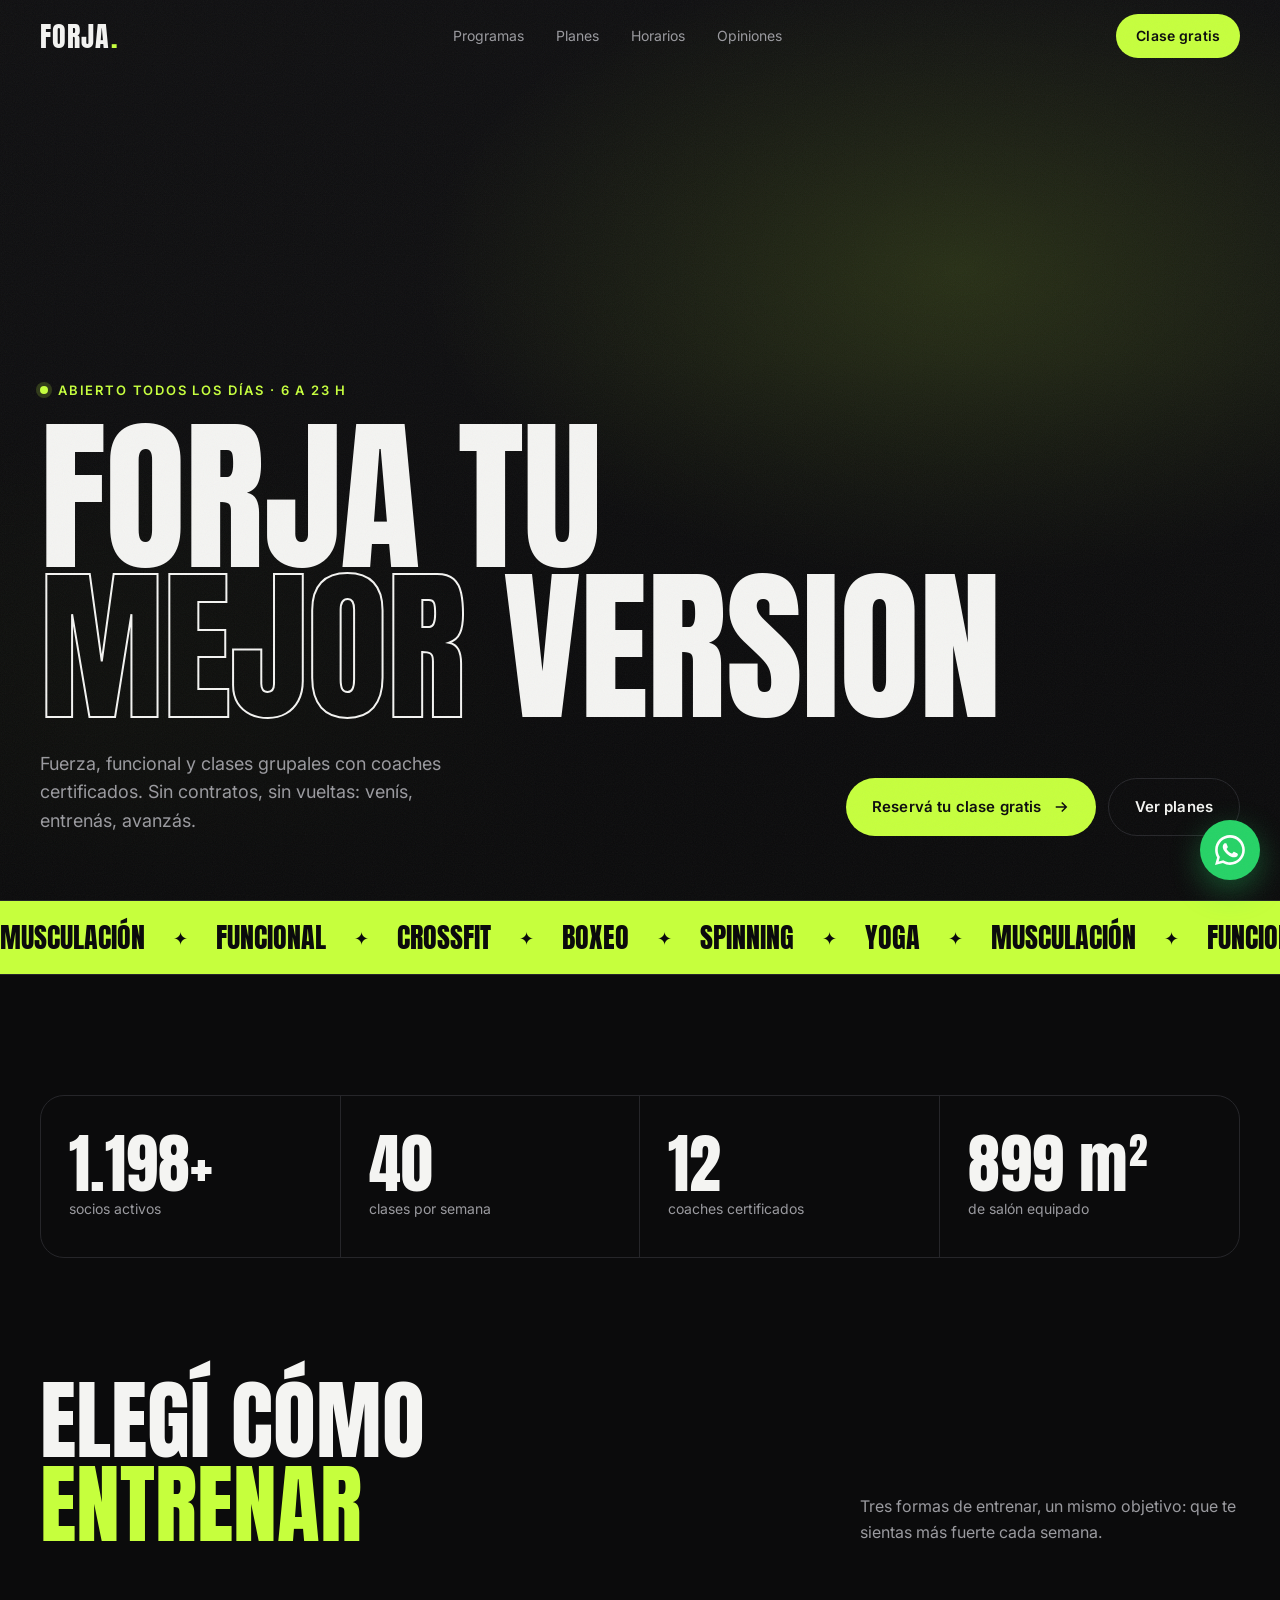
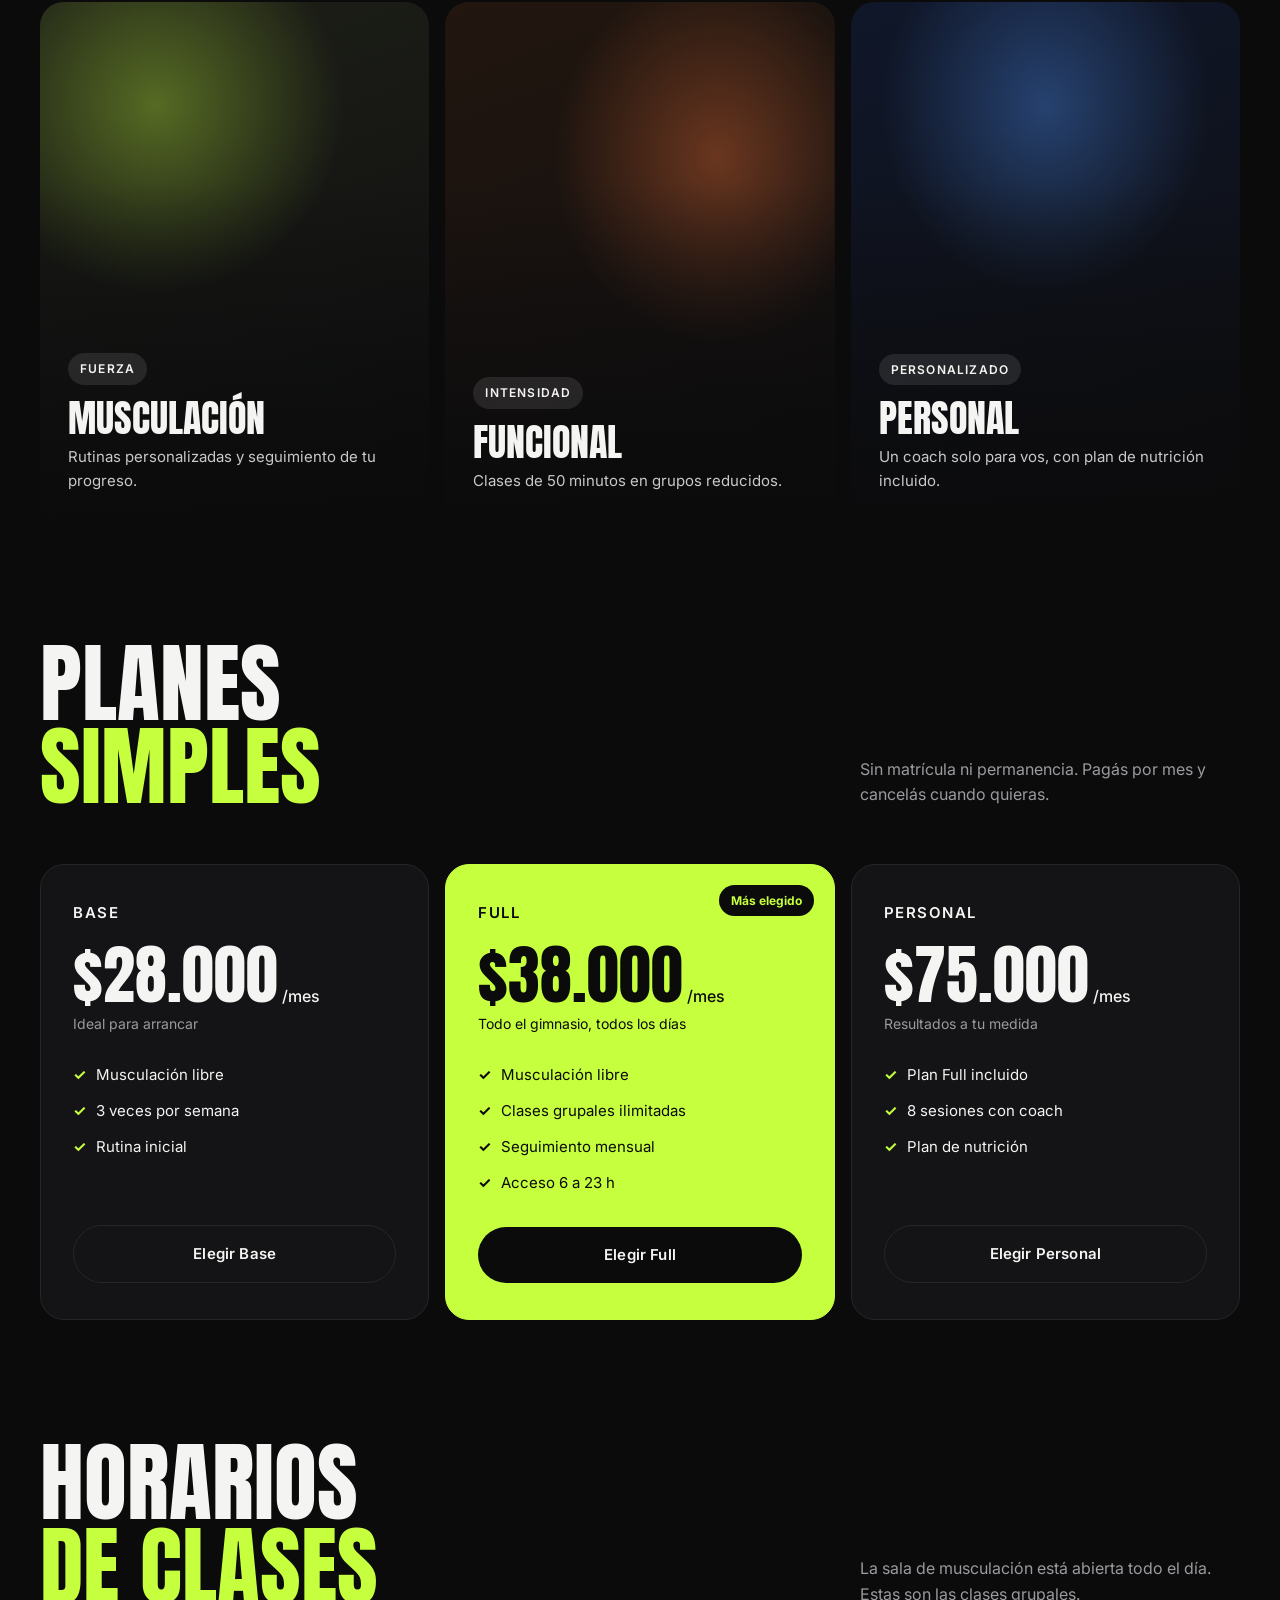
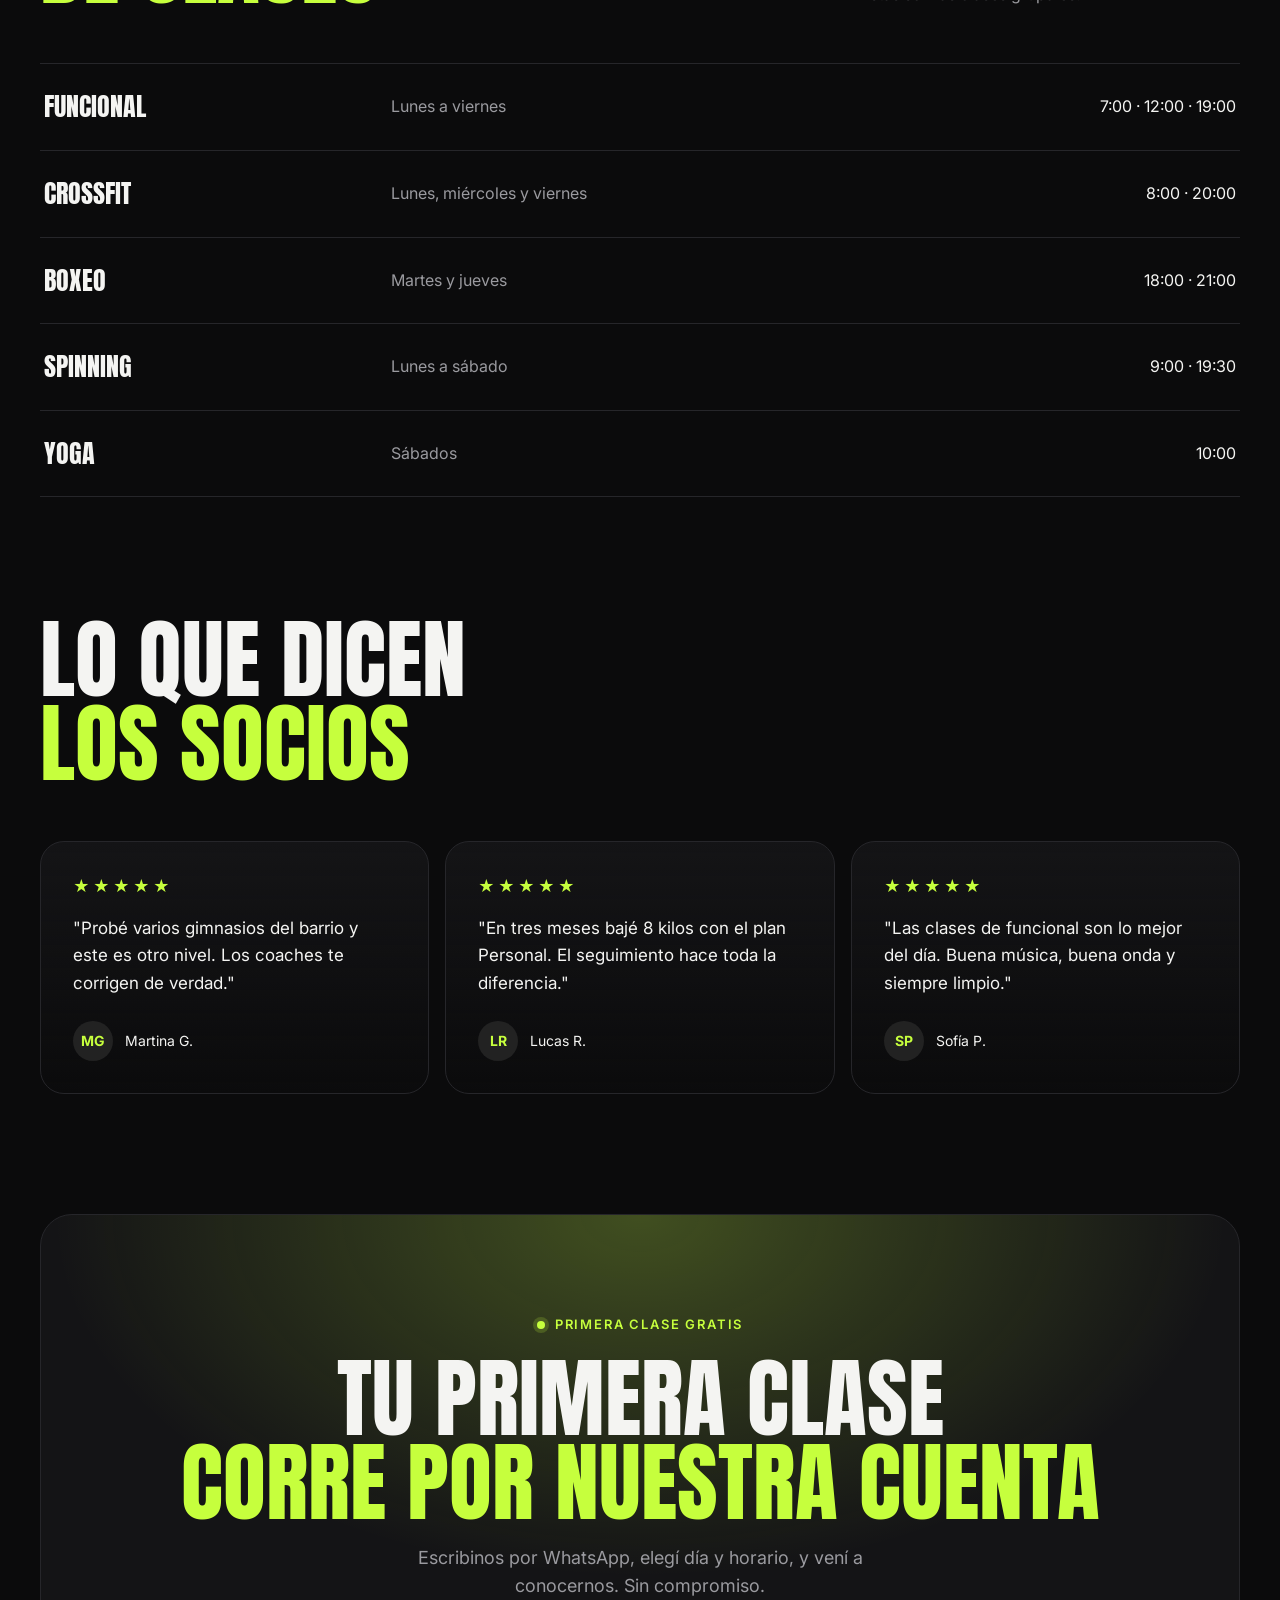
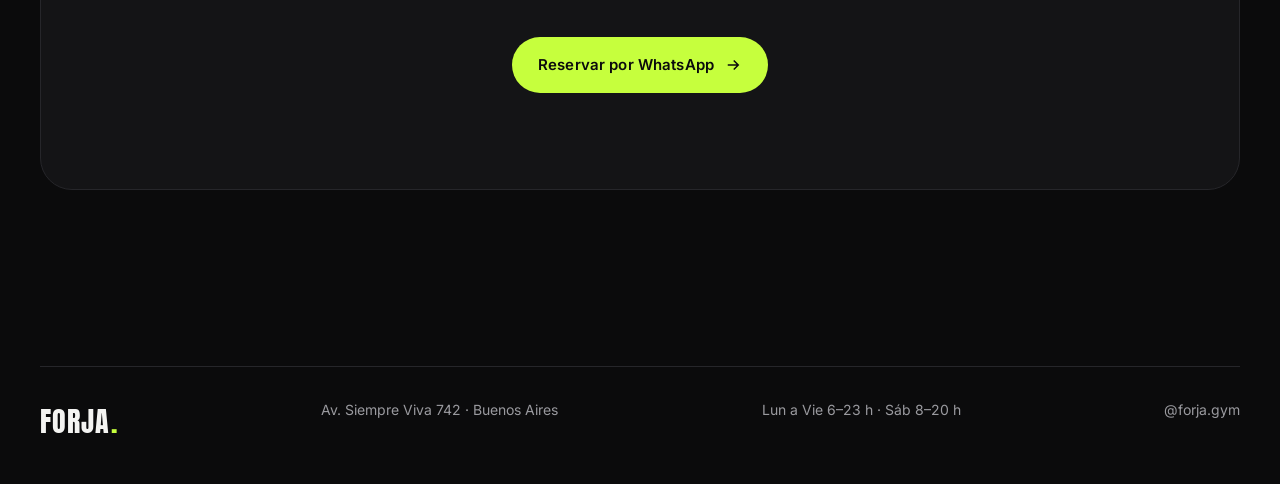
==== gimnasio/index.html @ c0d0f354 "Add premium demo sites for gym and hair salon Two self-contained landing pages with scroll animation" ====
<!doctype html>
<html lang="es">
<head>
<meta charset="utf-8">
<meta name="viewport" content="width=device-width, initial-scale=1">
<title>FORJA — Gimnasio & Entrenamiento</title>
<meta name="description" content="Entrenamiento de fuerza, funcional y clases grupales. Primera clase gratis.">
<link rel="preconnect" href="https://fonts.googleapis.com">
<link rel="preconnect" href="https://fonts.gstatic.com" crossorigin>
<link href="https://fonts.googleapis.com/css2?family=Anton&family=Inter:wght@400;500;600;700&display=swap" rel="stylesheet">
<style>
  /* ==== Cambiá estos valores para cada cliente ==== */
  :root {
    --accent: #c6ff3d;
    --bg: #0b0b0c;
    --surface: #141416;
    --line: #26262a;
    --text: #f4f4f2;
    --muted: #9a9a9f;
    --ease-out: cubic-bezier(0.23, 1, 0.32, 1);
    --ease-in-out: cubic-bezier(0.77, 0, 0.175, 1);
    --display: "Anton", "Impact", "Arial Narrow", sans-serif;
    --body: "Inter", system-ui, -apple-system, "Segoe UI", sans-serif;
  }
  * { box-sizing: border-box; margin: 0; padding: 0; }
  html { scroll-behavior: smooth; }
  body { background: var(--bg); color: var(--text); font-family: var(--body); line-height: 1.6; -webkit-font-smoothing: antialiased; overflow-x: hidden; }
  img { display: block; width: 100%; height: 100%; object-fit: cover; }
  a { color: inherit; text-decoration: none; }
  .wrap { width: min(1200px, 100% - 32px); margin-inline: auto; }

  /* Grano sutil para textura premium */
  body::before { content: ""; position: fixed; inset: 0; pointer-events: none; z-index: 100; opacity: .05;
    background-image: url("data:image/svg+xml,%3Csvg xmlns='http://www.w3.org/2000/svg' width='160' height='160'%3E%3Cfilter id='n'%3E%3CfeTurbulence type='fractalNoise' baseFrequency='.9' numOctaves='3'/%3E%3C/filter%3E%3Crect width='100%25' height='100%25' filter='url(%23n)'/%3E%3C/svg%3E"); }

  /* Botones */
  .btn { display: inline-flex; align-items: center; gap: 10px; padding: 16px 26px; border-radius: 999px; font-weight: 600; font-size: 15px; letter-spacing: .01em;
    transition: transform 160ms var(--ease-out), background-color 200ms ease, color 200ms ease; }
  .btn:active { transform: scale(0.97); }
  .btn-primary { background: var(--accent); color: #0b0b0c; }
  .btn-ghost { border: 1px solid var(--line); color: var(--text); }
  @media (hover: hover) and (pointer: fine) {
    .btn-primary:hover { background: #fff; }
    .btn-ghost:hover { background: var(--text); color: var(--bg); }
  }
  .btn svg { width: 18px; height: 18px; }

  /* Nav */
  .nav { position: fixed; top: 0; left: 0; right: 0; z-index: 50; transition: background-color 250ms ease, border-color 250ms ease; border-bottom: 1px solid transparent; }
  .nav.scrolled { background: rgba(11,11,12,.82); backdrop-filter: blur(14px); -webkit-backdrop-filter: blur(14px); border-color: var(--line); }
  .nav .wrap { display: flex; align-items: center; justify-content: space-between; height: 72px; }
  .logo { font-family: var(--display); font-size: 28px; letter-spacing: .04em; }
  .logo span { color: var(--accent); }
  .nav-links { display: flex; gap: 32px; font-size: 14px; color: var(--muted); }
  .nav-links a { transition: color 200ms ease; }
  @media (hover: hover) and (pointer: fine) { .nav-links a:hover { color: var(--text); } }
  .nav .btn { padding: 11px 20px; font-size: 14px; }
  @media (max-width: 820px) { .nav-links { display: none; } }

  /* Hero */
  .hero { position: relative; min-height: 100svh; display: flex; align-items: flex-end; padding: 120px 0 64px; overflow: hidden; }
  .hero-media { position: absolute; inset: 0; z-index: -1;
    background: radial-gradient(60% 50% at 75% 30%, rgba(198,255,61,.18), transparent 70%), radial-gradient(50% 60% at 10% 90%, rgba(198,255,61,.08), transparent 70%), linear-gradient(180deg, #121214, #0b0b0c); }
  .hero-media img { opacity: .55; filter: grayscale(.4) contrast(1.1); }
  .hero-media::after { content: ""; position: absolute; inset: 0; background: linear-gradient(180deg, rgba(11,11,12,.35) 0%, rgba(11,11,12,.2) 40%, var(--bg) 100%); }
  .eyebrow { display: inline-flex; align-items: center; gap: 10px; font-size: 13px; font-weight: 600; letter-spacing: .14em; text-transform: uppercase; color: var(--accent); }
  .eyebrow::before { content: ""; width: 8px; height: 8px; border-radius: 50%; background: var(--accent); box-shadow: 0 0 0 4px rgba(198,255,61,.18); }
  .hero h1 { font-family: var(--display); font-weight: 400; font-size: clamp(64px, 13vw, 184px); line-height: .9; text-transform: uppercase; letter-spacing: -.005em; margin: 20px 0 28px; }
  .hero h1 .line { display: block; overflow: hidden; }
  .hero h1 .line > span { display: block; }
  .hero h1 em { font-style: normal; color: transparent; -webkit-text-stroke: 2px var(--text); }
  .hero-bottom { display: flex; flex-wrap: wrap; gap: 32px; align-items: flex-end; justify-content: space-between; }
  .hero p { max-width: 440px; color: var(--muted); font-size: 18px; }
  .hero-ctas { display: flex; gap: 12px; flex-wrap: wrap; }

  /* Entrada del hero */
  .intro { opacity: 0; transform: translateY(24px); animation: rise 900ms var(--ease-out) forwards; }
  .hero h1 .line > span { transform: translateY(105%); animation: lineUp 1000ms var(--ease-out) forwards; }
  .hero h1 .line:nth-child(2) > span { animation-delay: 90ms; }
  .hero h1 .line:nth-child(3) > span { animation-delay: 180ms; }
  .d1 { animation-delay: 350ms; } .d2 { animation-delay: 450ms; }
  @keyframes rise { to { opacity: 1; transform: translateY(0); } }
  @keyframes lineUp { to { transform: translateY(0); } }

  /* Marquee */
  .marquee { border-block: 1px solid var(--line); background: var(--accent); color: #0b0b0c; overflow: hidden; }
  .marquee-track { display: flex; width: max-content; animation: scroll 28s linear infinite; }
  .marquee span { font-family: var(--display); font-size: 28px; text-transform: uppercase; padding: 14px 0; white-space: nowrap; }
  .marquee span::after { content: "✦"; margin: 0 28px; font-size: 18px; vertical-align: middle; }
  @keyframes scroll { to { transform: translateX(-50%); } }

  /* Secciones */
  section { padding: 120px 0; }
  .section-head { display: flex; flex-wrap: wrap; gap: 24px; justify-content: space-between; align-items: flex-end; margin-bottom: 56px; }
  h2 { font-family: var(--display); font-weight: 400; font-size: clamp(44px, 7vw, 88px); line-height: .95; text-transform: uppercase; }
  h2 span { color: var(--accent); }
  .section-head p { max-width: 380px; color: var(--muted); }

  /* Stats */
  .stats { display: grid; grid-template-columns: repeat(4, 1fr); border: 1px solid var(--line); border-radius: 24px; overflow: hidden; }
  .stat { padding: 36px 28px; border-right: 1px solid var(--line); }
  .stat:last-child { border-right: 0; }
  .stat strong { display: block; font-family: var(--display); font-weight: 400; font-size: clamp(44px, 5vw, 64px); line-height: 1; }
  .stat small { color: var(--muted); font-size: 14px; }
  @media (max-width: 820px) { .stats { grid-template-columns: repeat(2, 1fr); } .stat:nth-child(2) { border-right: 0; } .stat:nth-child(-n+2) { border-bottom: 1px solid var(--line); } }

  /* Programas */
  .programs { display: grid; grid-template-columns: repeat(3, 1fr); gap: 16px; }
  .program { position: relative; aspect-ratio: 3/4; border-radius: 24px; overflow: hidden; background: var(--surface); isolation: isolate; }
  .program .ph { position: absolute; inset: 0; z-index: -2; transition: transform 700ms var(--ease-out); }
  .program::after { content: ""; position: absolute; inset: 0; z-index: -1; background: linear-gradient(180deg, transparent 35%, rgba(11,11,12,.95)); }
  .program-body { position: absolute; left: 0; right: 0; bottom: 0; padding: 28px; }
  .program .tag { display: inline-block; font-size: 12px; font-weight: 600; letter-spacing: .1em; text-transform: uppercase; padding: 6px 12px; border-radius: 999px; background: rgba(255,255,255,.1); backdrop-filter: blur(8px); margin-bottom: 14px; }
  .program h3 { font-family: var(--display); font-weight: 400; font-size: 38px; text-transform: uppercase; line-height: 1; margin-bottom: 8px; }
  .program p { color: #c9c9cc; font-size: 15px; }
  @media (hover: hover) and (pointer: fine) { .program:hover .ph { transform: scale(1.04); } }
  @media (max-width: 900px) { .programs { grid-template-columns: 1fr; } .program { aspect-ratio: 4/3; } }

  /* Fondos de respaldo para cuando no hay foto */
  .ph-a { background: radial-gradient(80% 60% at 30% 20%, rgba(198,255,61,.35), transparent 60%), linear-gradient(160deg, #1d1f17, #0e0e10); }
  .ph-b { background: radial-gradient(70% 60% at 70% 30%, rgba(255,120,60,.35), transparent 60%), linear-gradient(160deg, #22160f, #0e0e10); }
  .ph-c { background: radial-gradient(70% 60% at 50% 20%, rgba(80,150,255,.35), transparent 60%), linear-gradient(160deg, #10172a, #0e0e10); }

  /* Planes */
  .plans { display: grid; grid-template-columns: repeat(3, 1fr); gap: 16px; align-items: stretch; }
  .plan { position: relative; display: flex; flex-direction: column; padding: 36px 32px; border-radius: 24px; background: var(--surface); border: 1px solid var(--line); }
  .plan.featured { background: var(--accent); color: #0b0b0c; border-color: var(--accent); }
  .plan.featured .muted, .plan.featured li::before { color: #0b0b0c; }
  .plan .badge { position: absolute; top: 20px; right: 20px; font-size: 12px; font-weight: 700; padding: 6px 12px; border-radius: 999px; background: #0b0b0c; color: var(--accent); }
  .plan h3 { font-size: 15px; font-weight: 600; letter-spacing: .1em; text-transform: uppercase; }
  .price { font-family: var(--display); font-size: 64px; line-height: 1; margin: 18px 0 6px; }
  .price small { font-family: var(--body); font-size: 16px; font-weight: 500; }
  .muted { color: var(--muted); font-size: 14px; }
  .plan ul { list-style: none; margin: 28px 0 32px; display: grid; gap: 12px; font-size: 15px; }
  .plan li { display: flex; gap: 10px; }
  .plan li::before { content: "✓"; color: var(--accent); font-weight: 700; }
  .plan .btn { margin-top: auto; justify-content: center; }
  .plan.featured .btn { background: #0b0b0c; color: var(--text); }
  @media (max-width: 900px) { .plans { grid-template-columns: 1fr; } }

  /* Horarios */
  .schedule { border-top: 1px solid var(--line); }
  .row { display: grid; grid-template-columns: 1.2fr 2fr 1fr; gap: 16px; padding: 22px 4px; border-bottom: 1px solid var(--line); align-items: center; }
  .row strong { font-family: var(--display); font-weight: 400; font-size: 26px; text-transform: uppercase; }
  .row span { color: var(--muted); }
  .row span:last-child { text-align: right; color: var(--text); }
  @media (max-width: 700px) { .row { grid-template-columns: 1fr; gap: 4px; } .row span:last-child { text-align: left; color: var(--accent); } }

  /* Testimonios */
  .quotes { display: grid; grid-template-columns: repeat(3, 1fr); gap: 16px; }
  .quote { padding: 32px; border-radius: 24px; border: 1px solid var(--line); background: linear-gradient(180deg, var(--surface), transparent); }
  .quote p { font-size: 17px; margin-bottom: 24px; }
  .quote .stars { color: var(--accent); letter-spacing: 3px; margin-bottom: 16px; }
  .who { display: flex; align-items: center; gap: 12px; font-size: 14px; }
  .avatar { width: 40px; height: 40px; border-radius: 50%; display: grid; place-items: center; font-weight: 700; background: #222; color: var(--accent); }
  @media (max-width: 900px) { .quotes { grid-template-columns: 1fr; } }

  /* CTA final */
  .cta { position: relative; border-radius: 32px; overflow: hidden; padding: clamp(48px, 8vw, 96px); text-align: center;
    background: radial-gradient(70% 90% at 50% 0%, rgba(198,255,61,.25), transparent 70%), var(--surface); border: 1px solid var(--line); }
  .cta h2 { margin-bottom: 20px; }
  .cta p { color: var(--muted); max-width: 520px; margin: 0 auto 36px; font-size: 18px; }

  footer { padding: 56px 0 40px; color: var(--muted); font-size: 14px; }
  footer .wrap { display: flex; flex-wrap: wrap; gap: 24px; justify-content: space-between; border-top: 1px solid var(--line); padding-top: 32px; }

  /* WhatsApp flotante */
  .wa { position: fixed; right: 20px; bottom: 20px; z-index: 60; width: 60px; height: 60px; border-radius: 50%; display: grid; place-items: center; background: #25d366; color: #fff;
    box-shadow: 0 10px 30px rgba(37,211,102,.35); transition: transform 160ms var(--ease-out); }
  .wa:active { transform: scale(0.95); }
  .wa svg { width: 30px; height: 30px; }

  /* Aparición al hacer scroll (una sola vez) */
  .reveal { opacity: 0; transform: translateY(28px); transition: opacity 800ms var(--ease-out), transform 800ms var(--ease-out); transition-delay: var(--d, 0ms); }
  .reveal.in { opacity: 1; transform: none; }
  .clip { clip-path: inset(100% 0 0 0); transition: clip-path 1000ms var(--ease-in-out); transition-delay: var(--d, 0ms); }
  .clip.in { clip-path: inset(0 0 0 0); }

  @media (prefers-reduced-motion: reduce) {
    .marquee-track { animation: none; }
    .intro, .hero h1 .line > span { animation: fade 400ms ease forwards; transform: none; }
    .reveal { transform: none; transition: opacity 400ms ease; }
    .clip { clip-path: none; opacity: 0; transition: opacity 400ms ease; }
    .clip.in { opacity: 1; }
    @keyframes fade { from { opacity: 0; } to { opacity: 1; } }
  }
</style>
</head>
<body>

<header class="nav" id="nav">
  <div class="wrap">
    <a href="#" class="logo">FORJA<span>.</span></a>
    <nav class="nav-links">
      <a href="#programas">Programas</a>
      <a href="#planes">Planes</a>
      <a href="#horarios">Horarios</a>
      <a href="#opiniones">Opiniones</a>
    </nav>
    <a href="#contacto" class="btn btn-primary">Clase gratis</a>
  </div>
</header>

<main>
  <section class="hero">
    <div class="hero-media">
      <img src="https://images.unsplash.com/photo-1534438327276-14e5300c3a48?w=2000&q=80&auto=format&fit=crop" alt="" onerror="this.remove()">
    </div>
    <div class="wrap">
      <span class="eyebrow intro">Abierto todos los días · 6 a 23 h</span>
      <h1>
        <span class="line"><span>Forjá tu</span></span>
        <span class="line"><span><em>mejor</em> versión</span></span>
      </h1>
      <div class="hero-bottom">
        <p class="intro d1">Fuerza, funcional y clases grupales con coaches certificados. Sin contratos, sin vueltas: venís, entrenás, avanzás.</p>
        <div class="hero-ctas intro d2">
          <a href="#contacto" class="btn btn-primary">Reservá tu clase gratis
            <svg viewBox="0 0 24 24" fill="none" stroke="currentColor" stroke-width="2"><path d="M5 12h14M13 6l6 6-6 6"/></svg></a>
          <a href="#planes" class="btn btn-ghost">Ver planes</a>
        </div>
      </div>
    </div>
  </section>

  <div class="marquee" aria-hidden="true">
    <div class="marquee-track">
      <span>Musculación</span><span>Funcional</span><span>Crossfit</span><span>Boxeo</span><span>Spinning</span><span>Yoga</span>
      <span>Musculación</span><span>Funcional</span><span>Crossfit</span><span>Boxeo</span><span>Spinning</span><span>Yoga</span>
    </div>
  </div>

  <section>
    <div class="wrap">
      <div class="stats">
        <div class="stat reveal"><strong data-count="1200">0</strong><small>socios activos</small></div>
        <div class="stat reveal" style="--d:60ms"><strong data-count="40">0</strong><small>clases por semana</small></div>
        <div class="stat reveal" style="--d:120ms"><strong data-count="12">0</strong><small>coaches certificados</small></div>
        <div class="stat reveal" style="--d:180ms"><strong data-count="900" data-suffix=" m²">0</strong><small>de salón equipado</small></div>
      </div>
    </div>
  </section>

  <section id="programas" style="padding-top:0">
    <div class="wrap">
      <div class="section-head">
        <h2 class="reveal">Elegí cómo<br><span>entrenar</span></h2>
        <p class="reveal" style="--d:80ms">Tres formas de entrenar, un mismo objetivo: que te sientas más fuerte cada semana.</p>
      </div>
      <div class="programs">
        <article class="program clip">
          <div class="ph ph-a"><img src="https://images.unsplash.com/photo-1517836357463-d25dfeac3438?w=900&q=80&auto=format&fit=crop" alt="Sala de musculación" onerror="this.remove()"></div>
          <div class="program-body"><span class="tag">Fuerza</span><h3>Musculación</h3><p>Rutinas personalizadas y seguimiento de tu progreso.</p></div>
        </article>
        <article class="program clip" style="--d:80ms">
          <div class="ph ph-b"><img src="https://images.unsplash.com/photo-1571019613454-1cb2f99b2d8b?w=900&q=80&auto=format&fit=crop" alt="Clase de funcional" onerror="this.remove()"></div>
          <div class="program-body"><span class="tag">Intensidad</span><h3>Funcional</h3><p>Clases de 50 minutos en grupos reducidos.</p></div>
        </article>
        <article class="program clip" style="--d:160ms">
          <div class="ph ph-c"><img src="https://images.unsplash.com/photo-1540497077202-7c8a3999166f?w=900&q=80&auto=format&fit=crop" alt="Equipamiento del gimnasio" onerror="this.remove()"></div>
          <div class="program-body"><span class="tag">Personalizado</span><h3>Personal</h3><p>Un coach solo para vos, con plan de nutrición incluido.</p></div>
        </article>
      </div>
    </div>
  </section>

  <section id="planes" style="padding-top:0">
    <div class="wrap">
      <div class="section-head">
        <h2 class="reveal">Planes<br><span>simples</span></h2>
        <p class="reveal" style="--d:80ms">Sin matrícula ni permanencia. Pagás por mes y cancelás cuando quieras.</p>
      </div>
      <div class="plans">
        <div class="plan reveal">
          <h3>Base</h3>
          <div class="price">$28.000<small> /mes</small></div>
          <p class="muted">Ideal para arrancar</p>
          <ul><li>Musculación libre</li><li>3 veces por semana</li><li>Rutina inicial</li></ul>
          <a href="#contacto" class="btn btn-ghost">Elegir Base</a>
        </div>
        <div class="plan featured reveal" style="--d:60ms">
          <span class="badge">Más elegido</span>
          <h3>Full</h3>
          <div class="price">$38.000<small> /mes</small></div>
          <p class="muted">Todo el gimnasio, todos los días</p>
          <ul><li>Musculación libre</li><li>Clases grupales ilimitadas</li><li>Seguimiento mensual</li><li>Acceso 6 a 23 h</li></ul>
          <a href="#contacto" class="btn">Elegir Full</a>
        </div>
        <div class="plan reveal" style="--d:120ms">
          <h3>Personal</h3>
          <div class="price">$75.000<small> /mes</small></div>
          <p class="muted">Resultados a tu medida</p>
          <ul><li>Plan Full incluido</li><li>8 sesiones con coach</li><li>Plan de nutrición</li></ul>
          <a href="#contacto" class="btn btn-ghost">Elegir Personal</a>
        </div>
      </div>
    </div>
  </section>

  <section id="horarios" style="padding-top:0">
    <div class="wrap">
      <div class="section-head">
        <h2 class="reveal">Horarios<br><span>de clases</span></h2>
        <p class="reveal" style="--d:80ms">La sala de musculación está abierta todo el día. Estas son las clases grupales.</p>
      </div>
      <div class="schedule">
        <div class="row reveal"><strong>Funcional</strong><span>Lunes a viernes</span><span>7:00 · 12:00 · 19:00</span></div>
        <div class="row reveal" style="--d:50ms"><strong>Crossfit</strong><span>Lunes, miércoles y viernes</span><span>8:00 · 20:00</span></div>
        <div class="row reveal" style="--d:100ms"><strong>Boxeo</strong><span>Martes y jueves</span><span>18:00 · 21:00</span></div>
        <div class="row reveal" style="--d:150ms"><strong>Spinning</strong><span>Lunes a sábado</span><span>9:00 · 19:30</span></div>
        <div class="row reveal" style="--d:200ms"><strong>Yoga</strong><span>Sábados</span><span>10:00</span></div>
      </div>
    </div>
  </section>

  <section id="opiniones" style="padding-top:0">
    <div class="wrap">
      <div class="section-head">
        <h2 class="reveal">Lo que dicen<br><span>los socios</span></h2>
      </div>
      <div class="quotes">
        <div class="quote reveal"><div class="stars">★★★★★</div><p>"Probé varios gimnasios del barrio y este es otro nivel. Los coaches te corrigen de verdad."</p><div class="who"><span class="avatar">MG</span>Martina G.</div></div>
        <div class="quote reveal" style="--d:60ms"><div class="stars">★★★★★</div><p>"En tres meses bajé 8 kilos con el plan Personal. El seguimiento hace toda la diferencia."</p><div class="who"><span class="avatar">LR</span>Lucas R.</div></div>
        <div class="quote reveal" style="--d:120ms"><div class="stars">★★★★★</div><p>"Las clases de funcional son lo mejor del día. Buena música, buena onda y siempre limpio."</p><div class="who"><span class="avatar">SP</span>Sofía P.</div></div>
      </div>
    </div>
  </section>

  <section id="contacto" style="padding-top:0">
    <div class="wrap">
      <div class="cta reveal">
        <span class="eyebrow">Primera clase gratis</span>
        <h2 style="margin-top:20px">Tu primera clase<br><span>corre por nuestra cuenta</span></h2>
        <p>Escribinos por WhatsApp, elegí día y horario, y vení a conocernos. Sin compromiso.</p>
        <a href="https://wa.me/5491100000000?text=Hola!%20Quiero%20reservar%20mi%20clase%20gratis" class="btn btn-primary" target="_blank" rel="noopener">Reservar por WhatsApp
          <svg viewBox="0 0 24 24" fill="none" stroke="currentColor" stroke-width="2"><path d="M5 12h14M13 6l6 6-6 6"/></svg></a>
      </div>
    </div>
  </section>
</main>

<footer>
  <div class="wrap">
    <span class="logo" style="color:var(--text)">FORJA<span>.</span></span>
    <span>Av. Siempre Viva 742 · Buenos Aires</span>
    <span>Lun a Vie 6–23 h · Sáb 8–20 h</span>
    <a href="https://instagram.com/" target="_blank" rel="noopener">@forja.gym</a>
  </div>
</footer>

<a class="wa" href="https://wa.me/5491100000000" target="_blank" rel="noopener" aria-label="Escribinos por WhatsApp">
  <svg viewBox="0 0 24 24" fill="currentColor"><path d="M17.5 14.4c-.3-.1-1.7-.8-2-.9-.3-.1-.5-.1-.7.1-.2.3-.8.9-.9 1.1-.2.2-.3.2-.6.1-.3-.1-1.2-.5-2.3-1.4-.9-.8-1.4-1.7-1.6-2-.2-.3 0-.5.1-.6l.4-.5c.2-.2.2-.3.3-.5.1-.2 0-.4 0-.5l-.9-2.2c-.2-.6-.5-.5-.7-.5h-.6c-.2 0-.5.1-.8.4-.3.3-1 1-1 2.5s1.1 2.9 1.2 3.1c.1.2 2.1 3.2 5.1 4.5.7.3 1.3.5 1.7.6.7.2 1.4.2 1.9.1.6-.1 1.7-.7 2-1.4.2-.7.2-1.2.2-1.4-.1-.1-.3-.2-.6-.3zM12 21.8c-1.8 0-3.5-.5-5-1.4l-.4-.2-3.7 1 1-3.6-.2-.4C2.7 15.6 2.2 13.8 2.2 12 2.2 6.6 6.6 2.2 12 2.2c2.6 0 5.1 1 6.9 2.9 1.8 1.8 2.9 4.3 2.9 6.9 0 5.4-4.4 9.8-9.8 9.8zM20.5 3.5C18.2 1.2 15.2 0 12 0 5.4 0 .1 5.3.1 11.9c0 2.1.6 4.2 1.6 6L0 24l6.3-1.6c1.8 1 3.8 1.5 5.7 1.5 6.6 0 11.9-5.3 11.9-11.9 0-3.2-1.2-6.2-3.4-8.5z"/></svg>
</a>

<script>
  // Nav con fondo al hacer scroll
  const nav = document.getElementById('nav');
  const onScroll = () => nav.classList.toggle('scrolled', window.scrollY > 24);
  onScroll();
  window.addEventListener('scroll', onScroll, { passive: true });

  const reduce = window.matchMedia('(prefers-reduced-motion: reduce)').matches;

  // Contadores animados
  const countUp = (el) => {
    const end = +el.dataset.count, suffix = el.dataset.suffix || (end >= 100 ? '+' : '');
    const fmt = (n) => n.toLocaleString('es-AR') + suffix;
    if (reduce) { el.textContent = fmt(end); return; }
    const start = performance.now(), dur = 1400;
    const tick = (now) => {
      const t = Math.min((now - start) / dur, 1);
      el.textContent = fmt(Math.round(end * (1 - Math.pow(1 - t, 4))));
      if (t < 1) requestAnimationFrame(tick);
    };
    requestAnimationFrame(tick);
  };

  // Aparición al hacer scroll, una sola vez
  const io = new IntersectionObserver((entries) => {
    entries.forEach((e) => {
      if (!e.isIntersecting) return;
      e.target.classList.add('in');
      e.target.querySelectorAll('[data-count]').forEach(countUp);
      io.unobserve(e.target);
    });
  }, { rootMargin: '0px 0px -80px 0px' });
  document.querySelectorAll('.reveal, .clip').forEach((el) => io.observe(el));
</script>
</body>
</html>
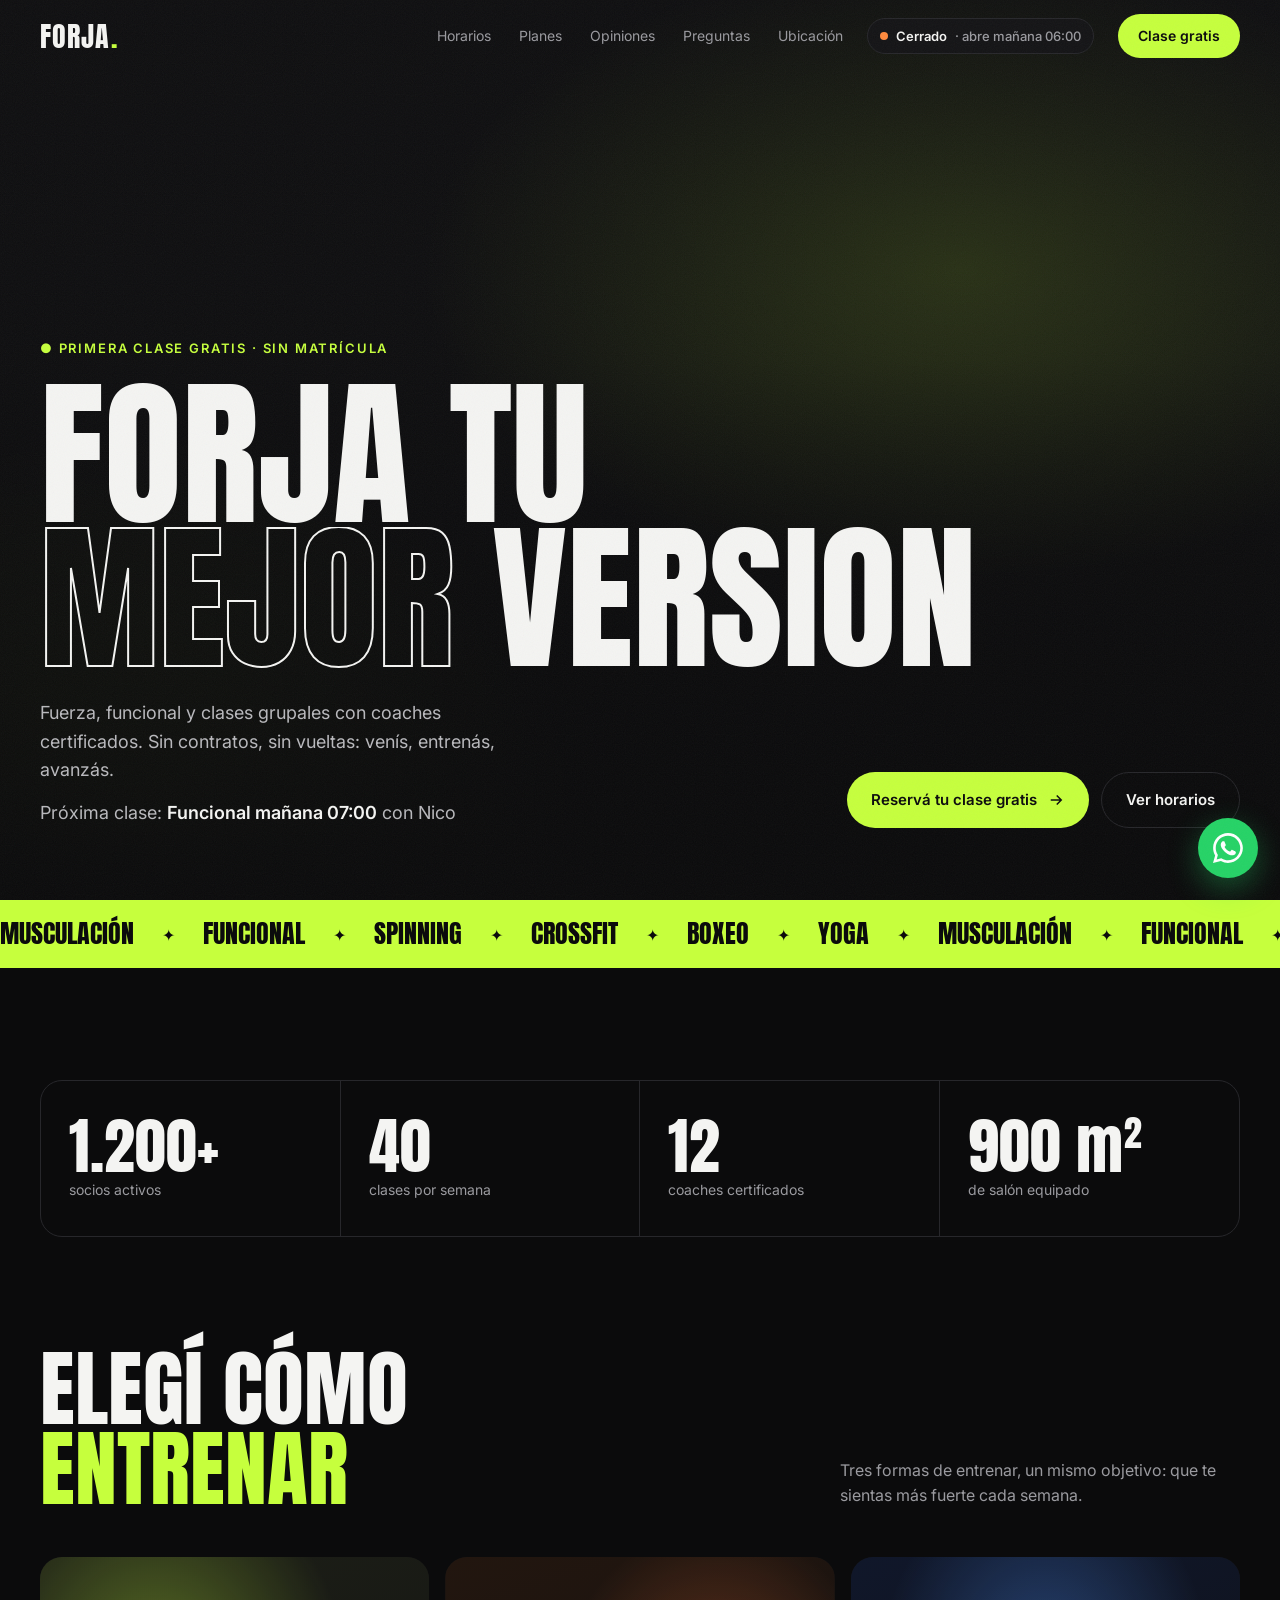
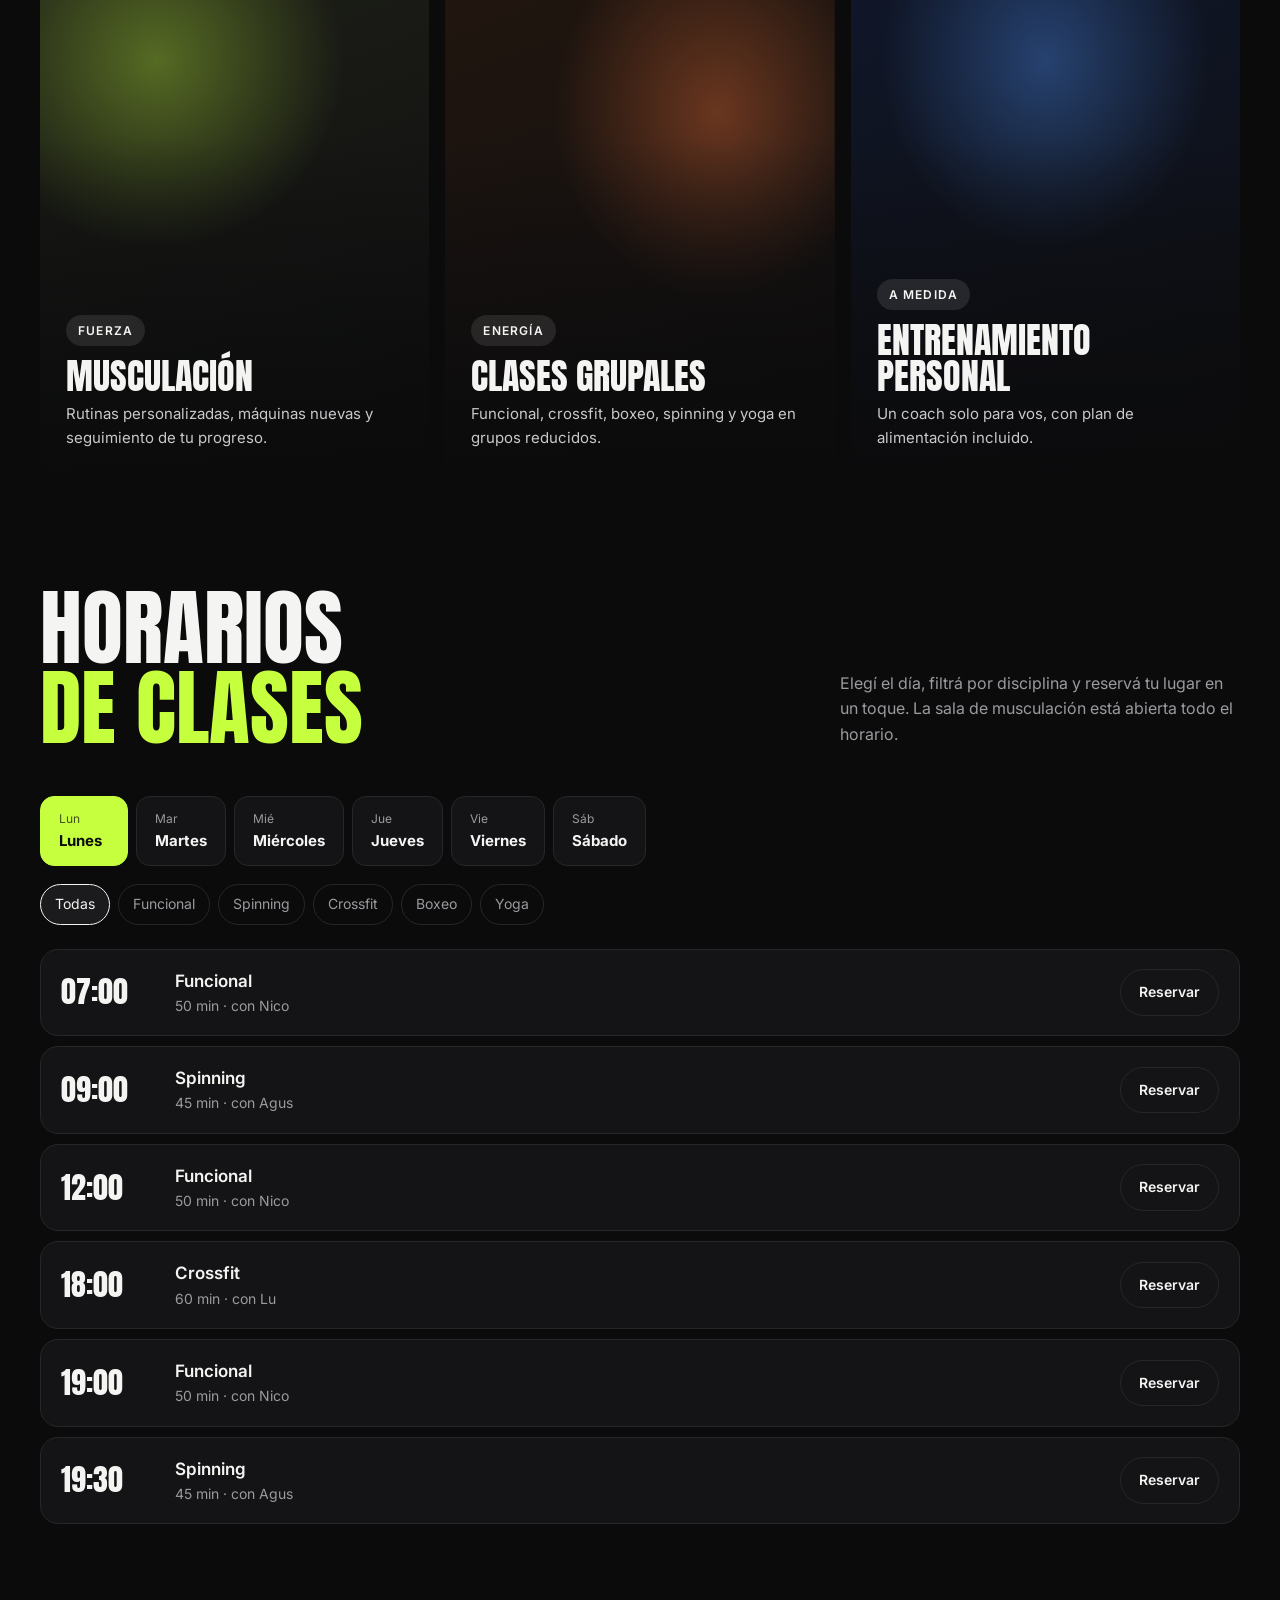
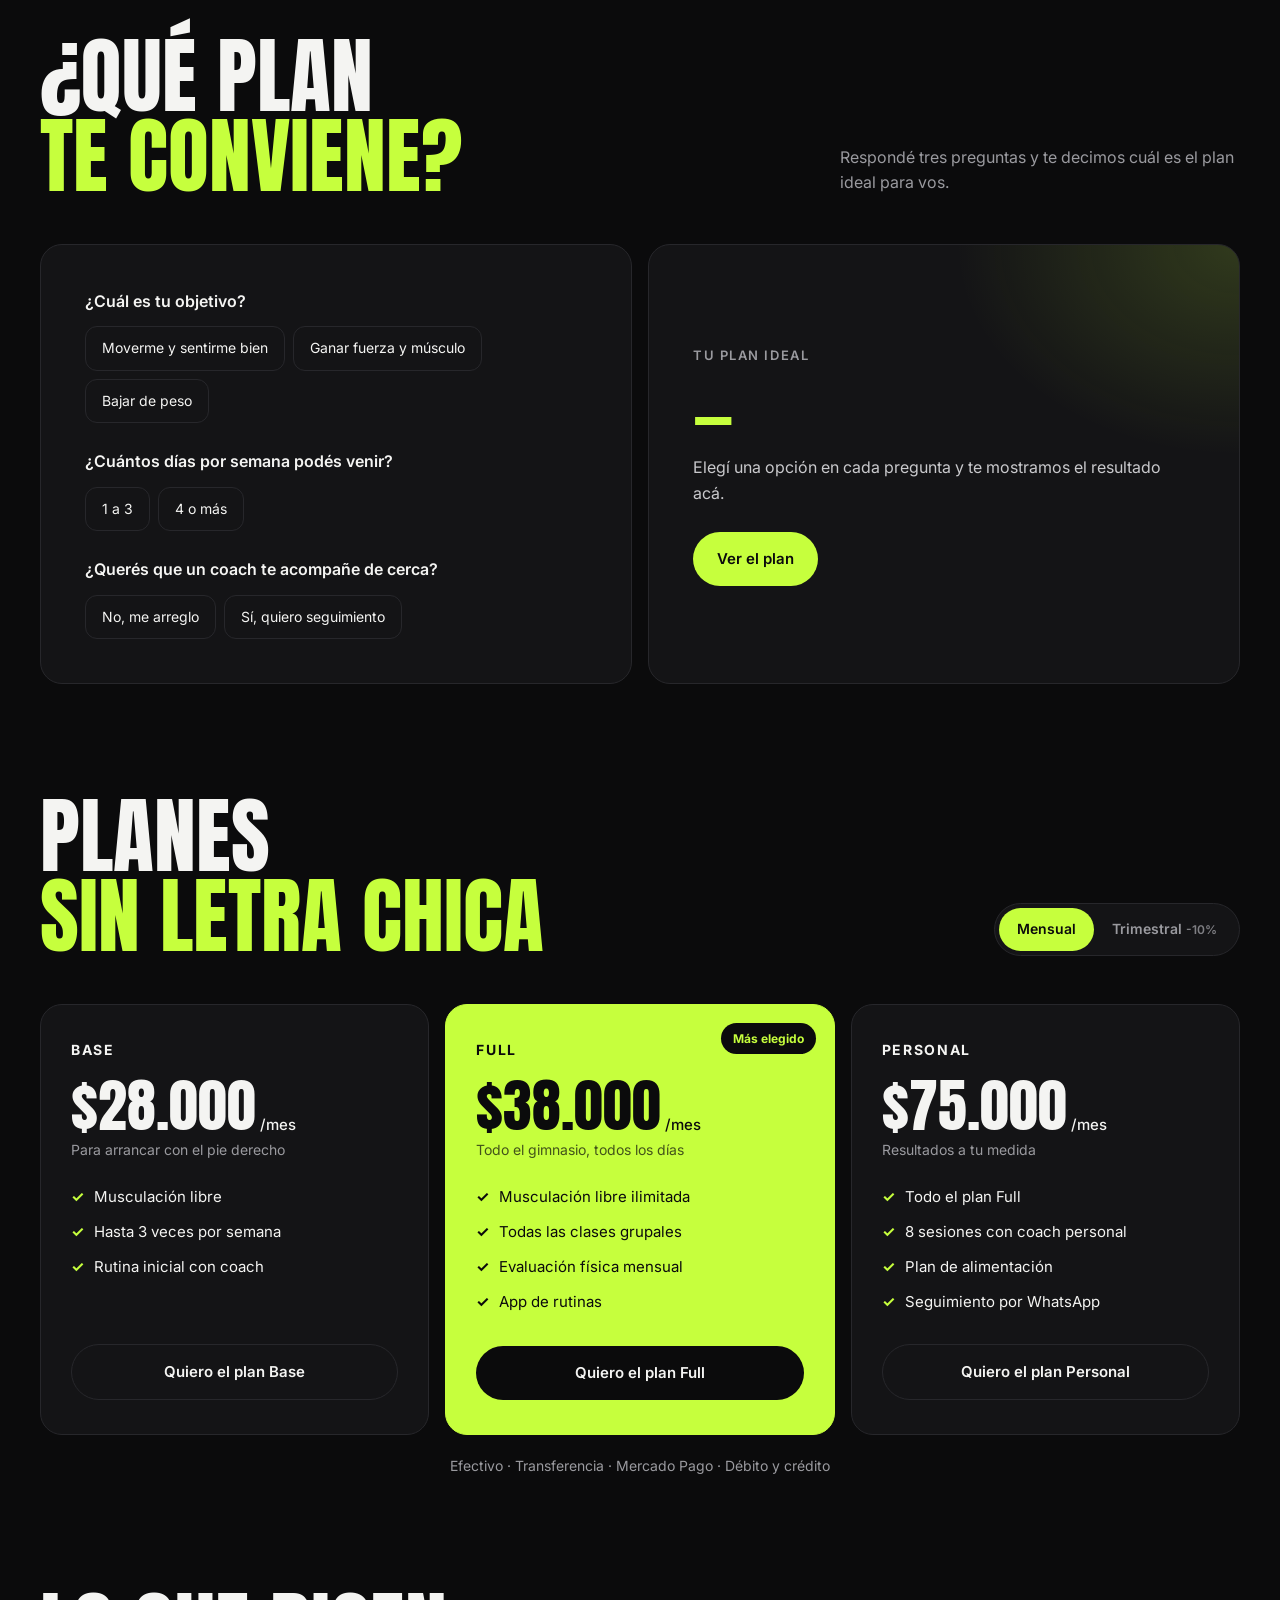
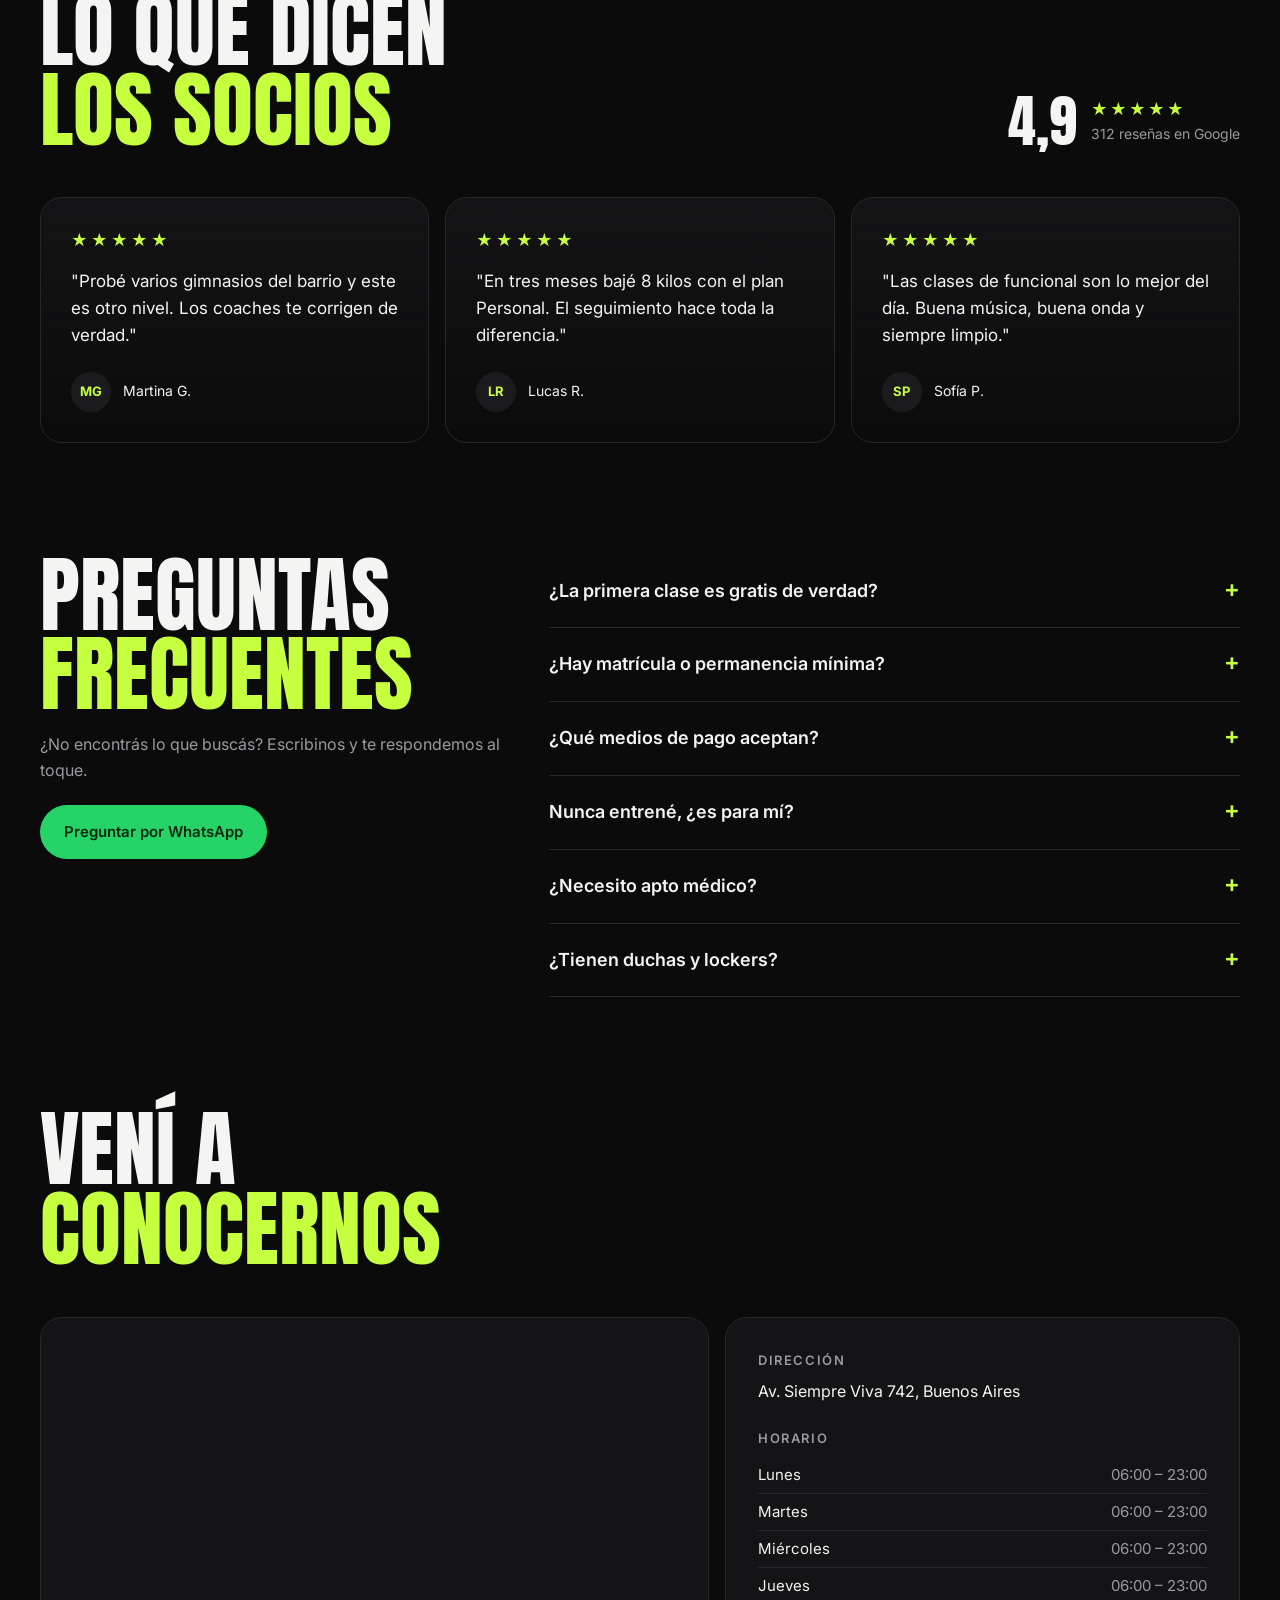
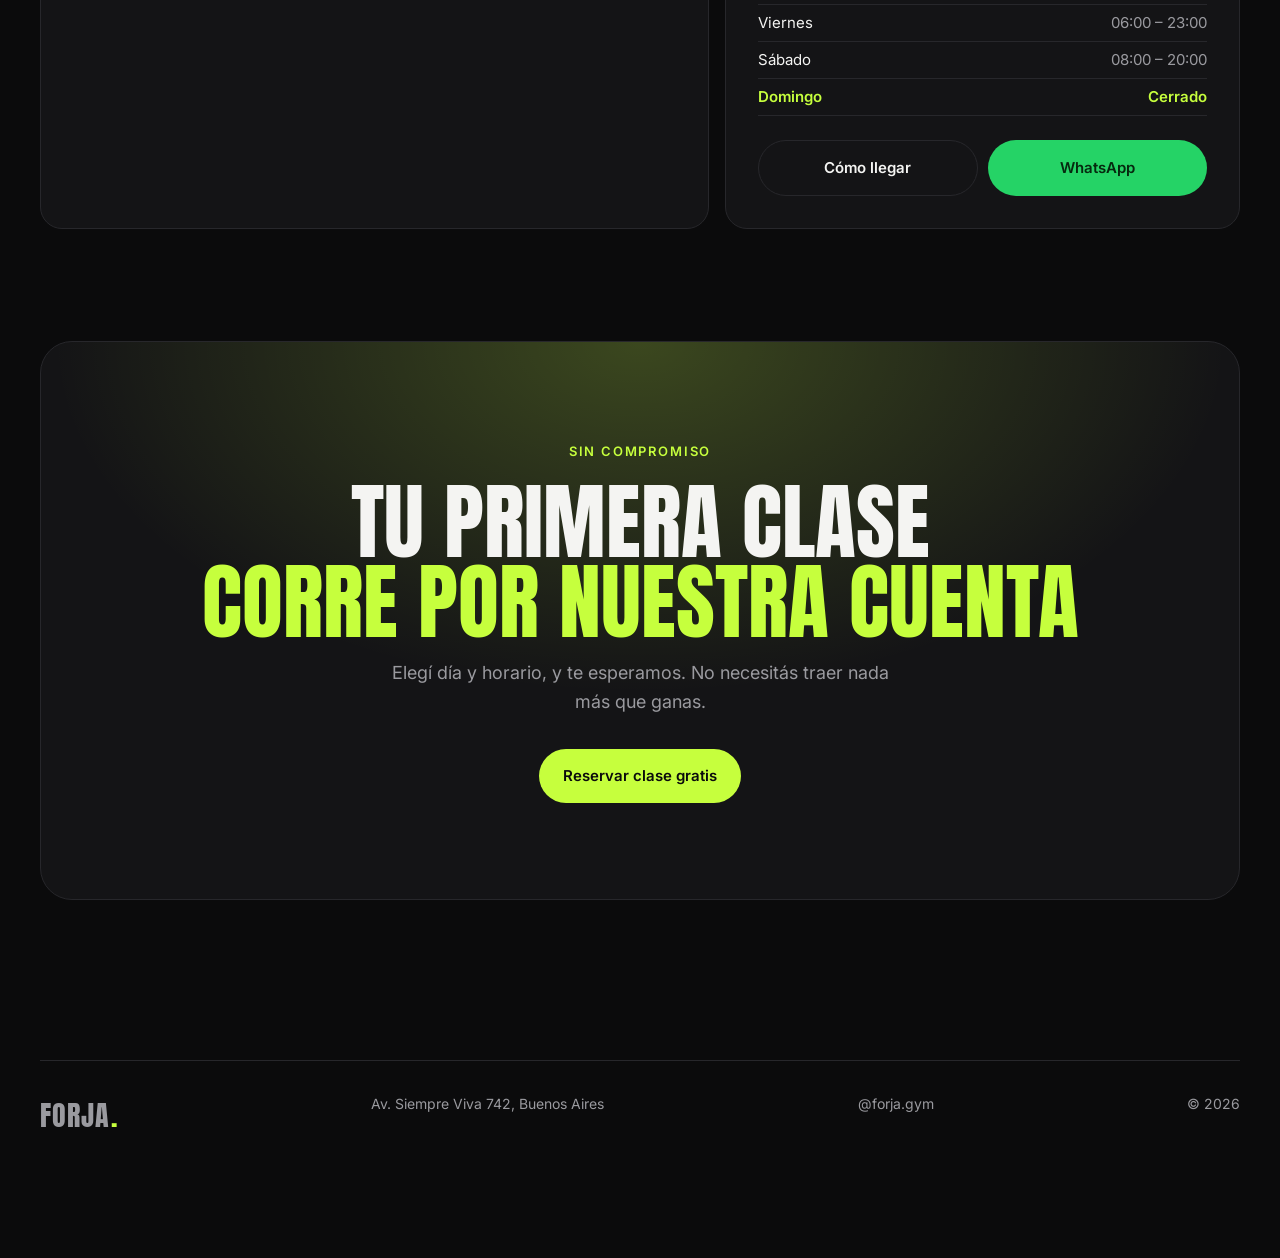
==== commit 841e9336: "Rebuild demo sites with real booking features Gym: live open/closed status, interactive class schedu" ====
--- a/gimnasio/index.html
+++ b/gimnasio/index.html
@@ -2,186 +2,303 @@
 <html lang="es">
 <head>
 <meta charset="utf-8">
-<meta name="viewport" content="width=device-width, initial-scale=1">
-<title>FORJA — Gimnasio & Entrenamiento</title>
-<meta name="description" content="Entrenamiento de fuerza, funcional y clases grupales. Primera clase gratis.">
+<meta name="viewport" content="width=device-width, initial-scale=1, viewport-fit=cover">
+<title>FORJA — Gimnasio, clases grupales y entrenamiento personal</title>
+<meta name="description" content="Gimnasio con musculación, funcional, crossfit, boxeo, spinning y yoga. Primera clase gratis. Sin matrícula ni permanencia.">
+<meta property="og:title" content="FORJA — Primera clase gratis">
+<meta property="og:description" content="Musculación, clases grupales y entrenamiento personal. Reservá tu clase gratis por WhatsApp.">
+<meta property="og:type" content="website">
+<meta name="theme-color" content="#0b0b0c">
 <link rel="preconnect" href="https://fonts.googleapis.com">
 <link rel="preconnect" href="https://fonts.gstatic.com" crossorigin>
 <link href="https://fonts.googleapis.com/css2?family=Anton&family=Inter:wght@400;500;600;700&display=swap" rel="stylesheet">
 <style>
-  /* ==== Cambiá estos valores para cada cliente ==== */
   :root {
     --accent: #c6ff3d;
+    --accent-ink: #0b0b0c;
     --bg: #0b0b0c;
     --surface: #141416;
-    --line: #26262a;
+    --surface-2: #1b1b1e;
+    --line: #27272b;
     --text: #f4f4f2;
     --muted: #9a9a9f;
+    --ok: #3ddc84;
+    --warn: #ff8a3d;
     --ease-out: cubic-bezier(0.23, 1, 0.32, 1);
     --ease-in-out: cubic-bezier(0.77, 0, 0.175, 1);
     --display: "Anton", "Impact", "Arial Narrow", sans-serif;
     --body: "Inter", system-ui, -apple-system, "Segoe UI", sans-serif;
+    --radius: 22px;
   }
   * { box-sizing: border-box; margin: 0; padding: 0; }
-  html { scroll-behavior: smooth; }
+  html { scroll-behavior: smooth; scroll-padding-top: 84px; }
   body { background: var(--bg); color: var(--text); font-family: var(--body); line-height: 1.6; -webkit-font-smoothing: antialiased; overflow-x: hidden; }
   img { display: block; width: 100%; height: 100%; object-fit: cover; }
   a { color: inherit; text-decoration: none; }
+  button { font: inherit; color: inherit; background: none; border: 0; cursor: pointer; }
   .wrap { width: min(1200px, 100% - 32px); margin-inline: auto; }
-
-  /* Grano sutil para textura premium */
-  body::before { content: ""; position: fixed; inset: 0; pointer-events: none; z-index: 100; opacity: .05;
+  .sr { position: absolute; width: 1px; height: 1px; overflow: hidden; clip: rect(0 0 0 0); }
+  :focus-visible { outline: 2px solid var(--accent); outline-offset: 3px; border-radius: 8px; }
+
+  body::before { content: ""; position: fixed; inset: 0; pointer-events: none; z-index: 100; opacity: .045;
     background-image: url("data:image/svg+xml,%3Csvg xmlns='http://www.w3.org/2000/svg' width='160' height='160'%3E%3Cfilter id='n'%3E%3CfeTurbulence type='fractalNoise' baseFrequency='.9' numOctaves='3'/%3E%3C/filter%3E%3Crect width='100%25' height='100%25' filter='url(%23n)'/%3E%3C/svg%3E"); }
 
-  /* Botones */
-  .btn { display: inline-flex; align-items: center; gap: 10px; padding: 16px 26px; border-radius: 999px; font-weight: 600; font-size: 15px; letter-spacing: .01em;
-    transition: transform 160ms var(--ease-out), background-color 200ms ease, color 200ms ease; }
+  /* ---------- Botones ---------- */
+  .btn { display: inline-flex; align-items: center; justify-content: center; gap: 10px; padding: 15px 24px; border-radius: 999px; font-weight: 600; font-size: 15px;
+    transition: transform 160ms var(--ease-out), background-color 200ms ease, color 200ms ease, border-color 200ms ease; white-space: nowrap; }
   .btn:active { transform: scale(0.97); }
-  .btn-primary { background: var(--accent); color: #0b0b0c; }
-  .btn-ghost { border: 1px solid var(--line); color: var(--text); }
+  .btn-primary { background: var(--accent); color: var(--accent-ink); }
+  .btn-ghost { border: 1px solid var(--line); }
+  .btn-wa { background: #25d366; color: #06290f; }
+  .btn svg { width: 18px; height: 18px; flex: none; }
   @media (hover: hover) and (pointer: fine) {
     .btn-primary:hover { background: #fff; }
-    .btn-ghost:hover { background: var(--text); color: var(--bg); }
+    .btn-ghost:hover { border-color: var(--text); }
+    .btn-wa:hover { background: #3be27a; }
   }
-  .btn svg { width: 18px; height: 18px; }
-
-  /* Nav */
-  .nav { position: fixed; top: 0; left: 0; right: 0; z-index: 50; transition: background-color 250ms ease, border-color 250ms ease; border-bottom: 1px solid transparent; }
-  .nav.scrolled { background: rgba(11,11,12,.82); backdrop-filter: blur(14px); -webkit-backdrop-filter: blur(14px); border-color: var(--line); }
-  .nav .wrap { display: flex; align-items: center; justify-content: space-between; height: 72px; }
+
+  /* ---------- Estado abierto/cerrado ---------- */
+  .status { display: inline-flex; align-items: center; gap: 8px; font-size: 13px; font-weight: 600; padding: 7px 12px; border-radius: 999px; background: var(--surface); border: 1px solid var(--line); white-space: nowrap; }
+  .status i { width: 8px; height: 8px; border-radius: 50%; background: var(--warn); }
+  .status.open i { background: var(--ok); box-shadow: 0 0 0 4px rgba(61,220,132,.18); }
+  .status span { color: var(--muted); font-weight: 500; }
+
+  /* ---------- Nav ---------- */
+  .nav { position: fixed; inset: 0 0 auto; z-index: 50; border-bottom: 1px solid transparent; transition: background-color 250ms ease, border-color 250ms ease; }
+  .nav.scrolled { background: rgba(11,11,12,.85); backdrop-filter: blur(14px); -webkit-backdrop-filter: blur(14px); border-color: var(--line); }
+  .nav .wrap { display: flex; align-items: center; gap: 24px; height: 72px; }
   .logo { font-family: var(--display); font-size: 28px; letter-spacing: .04em; }
-  .logo span { color: var(--accent); }
-  .nav-links { display: flex; gap: 32px; font-size: 14px; color: var(--muted); }
+  .logo b { color: var(--accent); font-weight: 400; }
+  .nav-links { display: flex; gap: 28px; font-size: 14px; color: var(--muted); margin-left: auto; }
   .nav-links a { transition: color 200ms ease; }
   @media (hover: hover) and (pointer: fine) { .nav-links a:hover { color: var(--text); } }
   .nav .btn { padding: 11px 20px; font-size: 14px; }
-  @media (max-width: 820px) { .nav-links { display: none; } }
-
-  /* Hero */
-  .hero { position: relative; min-height: 100svh; display: flex; align-items: flex-end; padding: 120px 0 64px; overflow: hidden; }
+  @media (max-width: 960px) { .nav-links { display: none; } .nav .status { margin-left: auto; } }
+  @media (max-width: 560px) { .nav .btn { display: none; } }
+
+  /* ---------- Hero ---------- */
+  .hero { position: relative; min-height: 100svh; display: flex; align-items: flex-end; padding: 120px 0 72px; overflow: hidden; isolation: isolate; }
   .hero-media { position: absolute; inset: 0; z-index: -1;
     background: radial-gradient(60% 50% at 75% 30%, rgba(198,255,61,.18), transparent 70%), radial-gradient(50% 60% at 10% 90%, rgba(198,255,61,.08), transparent 70%), linear-gradient(180deg, #121214, #0b0b0c); }
-  .hero-media img { opacity: .55; filter: grayscale(.4) contrast(1.1); }
-  .hero-media::after { content: ""; position: absolute; inset: 0; background: linear-gradient(180deg, rgba(11,11,12,.35) 0%, rgba(11,11,12,.2) 40%, var(--bg) 100%); }
+  .hero-media img { opacity: .5; filter: grayscale(.35) contrast(1.1); }
+  .hero-media::after { content: ""; position: absolute; inset: 0; background: linear-gradient(180deg, rgba(11,11,12,.4), rgba(11,11,12,.15) 40%, var(--bg)); }
   .eyebrow { display: inline-flex; align-items: center; gap: 10px; font-size: 13px; font-weight: 600; letter-spacing: .14em; text-transform: uppercase; color: var(--accent); }
-  .eyebrow::before { content: ""; width: 8px; height: 8px; border-radius: 50%; background: var(--accent); box-shadow: 0 0 0 4px rgba(198,255,61,.18); }
-  .hero h1 { font-family: var(--display); font-weight: 400; font-size: clamp(64px, 13vw, 184px); line-height: .9; text-transform: uppercase; letter-spacing: -.005em; margin: 20px 0 28px; }
+  .hero h1 { font-family: var(--display); font-weight: 400; font-size: clamp(60px, 12.5vw, 176px); line-height: .9; text-transform: uppercase; margin: 22px 0 28px; }
   .hero h1 .line { display: block; overflow: hidden; }
-  .hero h1 .line > span { display: block; }
+  .hero h1 .line > span { display: block; transform: translateY(105%); animation: lineUp 1000ms var(--ease-out) forwards; }
+  .hero h1 .line:nth-child(2) > span { animation-delay: 90ms; }
   .hero h1 em { font-style: normal; color: transparent; -webkit-text-stroke: 2px var(--text); }
-  .hero-bottom { display: flex; flex-wrap: wrap; gap: 32px; align-items: flex-end; justify-content: space-between; }
-  .hero p { max-width: 440px; color: var(--muted); font-size: 18px; }
-  .hero-ctas { display: flex; gap: 12px; flex-wrap: wrap; }
-
-  /* Entrada del hero */
-  .intro { opacity: 0; transform: translateY(24px); animation: rise 900ms var(--ease-out) forwards; }
-  .hero h1 .line > span { transform: translateY(105%); animation: lineUp 1000ms var(--ease-out) forwards; }
-  .hero h1 .line:nth-child(2) > span { animation-delay: 90ms; }
-  .hero h1 .line:nth-child(3) > span { animation-delay: 180ms; }
-  .d1 { animation-delay: 350ms; } .d2 { animation-delay: 450ms; }
-  @keyframes rise { to { opacity: 1; transform: translateY(0); } }
-  @keyframes lineUp { to { transform: translateY(0); } }
-
-  /* Marquee */
-  .marquee { border-block: 1px solid var(--line); background: var(--accent); color: #0b0b0c; overflow: hidden; }
-  .marquee-track { display: flex; width: max-content; animation: scroll 28s linear infinite; }
-  .marquee span { font-family: var(--display); font-size: 28px; text-transform: uppercase; padding: 14px 0; white-space: nowrap; }
-  .marquee span::after { content: "✦"; margin: 0 28px; font-size: 18px; vertical-align: middle; }
-  @keyframes scroll { to { transform: translateX(-50%); } }
-
-  /* Secciones */
-  section { padding: 120px 0; }
-  .section-head { display: flex; flex-wrap: wrap; gap: 24px; justify-content: space-between; align-items: flex-end; margin-bottom: 56px; }
-  h2 { font-family: var(--display); font-weight: 400; font-size: clamp(44px, 7vw, 88px); line-height: .95; text-transform: uppercase; }
+  .hero-bottom { display: flex; flex-wrap: wrap; gap: 28px; align-items: flex-end; justify-content: space-between; }
+  .hero p { max-width: 460px; color: #b9b9bd; font-size: 18px; }
+  .hero-ctas { display: flex; flex-wrap: wrap; gap: 12px; }
+  .next-class { margin-top: 14px; font-size: 14px; color: var(--muted); }
+  .next-class b { color: var(--text); font-weight: 600; }
+  .intro { opacity: 0; transform: translateY(22px); animation: rise 900ms var(--ease-out) forwards; }
+  .d1 { animation-delay: 300ms; } .d2 { animation-delay: 420ms; }
+  @keyframes rise { to { opacity: 1; transform: none; } }
+  @keyframes lineUp { to { transform: none; } }
+
+  .marquee { background: var(--accent); color: var(--accent-ink); overflow: hidden; }
+  .marquee-track { display: flex; width: max-content; animation: slide 30s linear infinite; }
+  .marquee span { font-family: var(--display); font-size: 26px; text-transform: uppercase; padding: 13px 0; white-space: nowrap; }
+  .marquee span::after { content: "✦"; margin: 0 28px; font-size: 16px; vertical-align: middle; }
+  @keyframes slide { to { transform: translateX(-50%); } }
+
+  /* ---------- Secciones ---------- */
+  section { padding: 112px 0; }
+  .tight { padding-top: 0; }
+  .head { display: flex; flex-wrap: wrap; gap: 20px 32px; justify-content: space-between; align-items: flex-end; margin-bottom: 48px; }
+  h2 { font-family: var(--display); font-weight: 400; font-size: clamp(42px, 6.6vw, 84px); line-height: .95; text-transform: uppercase; }
   h2 span { color: var(--accent); }
-  .section-head p { max-width: 380px; color: var(--muted); }
-
-  /* Stats */
-  .stats { display: grid; grid-template-columns: repeat(4, 1fr); border: 1px solid var(--line); border-radius: 24px; overflow: hidden; }
-  .stat { padding: 36px 28px; border-right: 1px solid var(--line); }
+  .head p { max-width: 400px; color: var(--muted); }
+
+  .stats { display: grid; grid-template-columns: repeat(4, 1fr); border: 1px solid var(--line); border-radius: var(--radius); overflow: hidden; }
+  .stat { padding: 34px 28px; border-right: 1px solid var(--line); }
   .stat:last-child { border-right: 0; }
-  .stat strong { display: block; font-family: var(--display); font-weight: 400; font-size: clamp(44px, 5vw, 64px); line-height: 1; }
+  .stat strong { display: block; font-family: var(--display); font-weight: 400; font-size: clamp(42px, 5vw, 62px); line-height: 1; }
   .stat small { color: var(--muted); font-size: 14px; }
-  @media (max-width: 820px) { .stats { grid-template-columns: repeat(2, 1fr); } .stat:nth-child(2) { border-right: 0; } .stat:nth-child(-n+2) { border-bottom: 1px solid var(--line); } }
-
-  /* Programas */
+  @media (max-width: 820px) { .stats { grid-template-columns: 1fr 1fr; } .stat:nth-child(2) { border-right: 0; } .stat:nth-child(-n+2) { border-bottom: 1px solid var(--line); } }
+
   .programs { display: grid; grid-template-columns: repeat(3, 1fr); gap: 16px; }
-  .program { position: relative; aspect-ratio: 3/4; border-radius: 24px; overflow: hidden; background: var(--surface); isolation: isolate; }
+  .program { position: relative; aspect-ratio: 3/4; border-radius: var(--radius); overflow: hidden; isolation: isolate; background: var(--surface); }
   .program .ph { position: absolute; inset: 0; z-index: -2; transition: transform 700ms var(--ease-out); }
+  .program:nth-child(1) .ph { background: radial-gradient(80% 60% at 30% 20%, rgba(198,255,61,.35), transparent 60%), linear-gradient(160deg, #1d1f17, #0e0e10); }
+  .program:nth-child(2) .ph { background: radial-gradient(70% 60% at 70% 30%, rgba(255,120,60,.35), transparent 60%), linear-gradient(160deg, #22160f, #0e0e10); }
+  .program:nth-child(3) .ph { background: radial-gradient(70% 60% at 50% 20%, rgba(80,150,255,.35), transparent 60%), linear-gradient(160deg, #10172a, #0e0e10); }
   .program::after { content: ""; position: absolute; inset: 0; z-index: -1; background: linear-gradient(180deg, transparent 35%, rgba(11,11,12,.95)); }
-  .program-body { position: absolute; left: 0; right: 0; bottom: 0; padding: 28px; }
-  .program .tag { display: inline-block; font-size: 12px; font-weight: 600; letter-spacing: .1em; text-transform: uppercase; padding: 6px 12px; border-radius: 999px; background: rgba(255,255,255,.1); backdrop-filter: blur(8px); margin-bottom: 14px; }
-  .program h3 { font-family: var(--display); font-weight: 400; font-size: 38px; text-transform: uppercase; line-height: 1; margin-bottom: 8px; }
+  .program-body { position: absolute; inset: auto 0 0; padding: 26px; }
+  .tag { display: inline-block; font-size: 12px; font-weight: 600; letter-spacing: .1em; text-transform: uppercase; padding: 6px 12px; border-radius: 999px; background: rgba(255,255,255,.1); backdrop-filter: blur(8px); margin-bottom: 12px; }
+  .program h3 { font-family: var(--display); font-weight: 400; font-size: 36px; text-transform: uppercase; line-height: 1; margin-bottom: 8px; }
   .program p { color: #c9c9cc; font-size: 15px; }
   @media (hover: hover) and (pointer: fine) { .program:hover .ph { transform: scale(1.04); } }
-  @media (max-width: 900px) { .programs { grid-template-columns: 1fr; } .program { aspect-ratio: 4/3; } }
-
-  /* Fondos de respaldo para cuando no hay foto */
-  .ph-a { background: radial-gradient(80% 60% at 30% 20%, rgba(198,255,61,.35), transparent 60%), linear-gradient(160deg, #1d1f17, #0e0e10); }
-  .ph-b { background: radial-gradient(70% 60% at 70% 30%, rgba(255,120,60,.35), transparent 60%), linear-gradient(160deg, #22160f, #0e0e10); }
-  .ph-c { background: radial-gradient(70% 60% at 50% 20%, rgba(80,150,255,.35), transparent 60%), linear-gradient(160deg, #10172a, #0e0e10); }
-
-  /* Planes */
-  .plans { display: grid; grid-template-columns: repeat(3, 1fr); gap: 16px; align-items: stretch; }
-  .plan { position: relative; display: flex; flex-direction: column; padding: 36px 32px; border-radius: 24px; background: var(--surface); border: 1px solid var(--line); }
-  .plan.featured { background: var(--accent); color: #0b0b0c; border-color: var(--accent); }
-  .plan.featured .muted, .plan.featured li::before { color: #0b0b0c; }
-  .plan .badge { position: absolute; top: 20px; right: 20px; font-size: 12px; font-weight: 700; padding: 6px 12px; border-radius: 999px; background: #0b0b0c; color: var(--accent); }
-  .plan h3 { font-size: 15px; font-weight: 600; letter-spacing: .1em; text-transform: uppercase; }
-  .price { font-family: var(--display); font-size: 64px; line-height: 1; margin: 18px 0 6px; }
-  .price small { font-family: var(--body); font-size: 16px; font-weight: 500; }
-  .muted { color: var(--muted); font-size: 14px; }
-  .plan ul { list-style: none; margin: 28px 0 32px; display: grid; gap: 12px; font-size: 15px; }
+  @media (max-width: 900px) { .programs { grid-template-columns: 1fr; } .program { aspect-ratio: 16/11; } }
+
+  /* ---------- Horarios interactivos ---------- */
+  .tabs { display: flex; gap: 8px; overflow-x: auto; scrollbar-width: none; padding-bottom: 4px; margin-bottom: 14px; }
+  .tabs::-webkit-scrollbar { display: none; }
+  .tab { flex: none; padding: 12px 18px; border-radius: 14px; border: 1px solid var(--line); background: var(--surface); text-align: left; min-width: 88px;
+    transition: background-color 200ms ease, color 200ms ease, border-color 200ms ease, transform 160ms var(--ease-out); }
+  .tab:active { transform: scale(0.97); }
+  .tab small { display: block; font-size: 12px; color: var(--muted); }
+  .tab strong { font-size: 15px; }
+  .tab[aria-selected="true"] { background: var(--accent); color: var(--accent-ink); border-color: var(--accent); }
+  .tab[aria-selected="true"] small { color: var(--accent-ink); opacity: .7; }
+  .chips { display: flex; flex-wrap: wrap; gap: 8px; margin-bottom: 24px; }
+  .chip { padding: 8px 14px; border-radius: 999px; border: 1px solid var(--line); font-size: 14px; color: var(--muted); transition: background-color 200ms ease, color 200ms ease, border-color 200ms ease; }
+  .chip[aria-pressed="true"] { color: var(--text); border-color: var(--text); background: var(--surface-2); }
+  .classes { display: grid; gap: 10px; }
+  .class { display: grid; grid-template-columns: 96px 1fr auto; gap: 18px; align-items: center; padding: 18px 20px; border-radius: 18px; background: var(--surface); border: 1px solid var(--line);
+    animation: rise 400ms var(--ease-out) both; animation-delay: var(--d, 0ms); }
+  .class time { font-family: var(--display); font-size: 30px; line-height: 1; }
+  .class h3 { font-size: 17px; font-weight: 600; }
+  .class p { color: var(--muted); font-size: 14px; }
+  .class.past { opacity: .45; }
+  .quiet .class { animation: none; }
+  .badge { display: inline-block; font-size: 11px; font-weight: 700; letter-spacing: .06em; text-transform: uppercase; padding: 3px 8px; border-radius: 999px; margin-left: 8px; vertical-align: 2px; }
+  .badge.live { background: rgba(61,220,132,.15); color: var(--ok); }
+  .badge.next { background: rgba(198,255,61,.15); color: var(--accent); }
+  .class .btn { padding: 11px 18px; font-size: 14px; }
+  .empty { padding: 40px; text-align: center; color: var(--muted); border: 1px dashed var(--line); border-radius: 18px; }
+  @media (max-width: 600px) { .class { grid-template-columns: 64px 1fr; } .class time { font-size: 24px; } .class .btn { grid-column: 1 / -1; } }
+
+  /* ---------- Recomendador ---------- */
+  .quiz { display: grid; grid-template-columns: 1fr 1fr; gap: 16px; }
+  .quiz-card { padding: clamp(28px, 4vw, 44px); border-radius: var(--radius); background: var(--surface); border: 1px solid var(--line); }
+  .q { margin-bottom: 26px; }
+  .q:last-child { margin-bottom: 0; }
+  .q > p { font-weight: 600; margin-bottom: 12px; }
+  .opts { display: flex; flex-wrap: wrap; gap: 8px; }
+  .opt { padding: 10px 16px; border-radius: 12px; border: 1px solid var(--line); font-size: 14px; transition: background-color 200ms ease, color 200ms ease, border-color 200ms ease, transform 160ms var(--ease-out); }
+  .opt:active { transform: scale(0.97); }
+  .opt[aria-pressed="true"] { background: var(--accent); color: var(--accent-ink); border-color: var(--accent); }
+  .result { display: flex; flex-direction: column; justify-content: center; background: radial-gradient(80% 80% at 100% 0%, rgba(198,255,61,.16), transparent 60%), var(--surface); }
+  .result .kicker { font-size: 13px; font-weight: 600; letter-spacing: .12em; text-transform: uppercase; color: var(--muted); }
+  .result h3 { font-family: var(--display); font-weight: 400; font-size: clamp(48px, 6vw, 72px); text-transform: uppercase; line-height: 1; margin: 10px 0 6px; color: var(--accent); }
+  .result .why { color: #c9c9cc; margin-bottom: 26px; }
+  .swap { transition: opacity 200ms ease, transform 200ms var(--ease-out); }
+  .swap.out { opacity: 0; transform: translateY(6px); }
+  @media (max-width: 860px) { .quiz { grid-template-columns: 1fr; } }
+
+  /* ---------- Planes ---------- */
+  .billing { display: inline-flex; padding: 4px; border-radius: 999px; background: var(--surface); border: 1px solid var(--line); position: relative; }
+  .billing button { position: relative; z-index: 1; padding: 10px 18px; border-radius: 999px; font-size: 14px; font-weight: 600; color: var(--muted); transition: color 200ms ease; }
+  .billing button[aria-pressed="true"] { color: var(--accent-ink); }
+  .billing .pill { position: absolute; top: 4px; bottom: 4px; left: 0; border-radius: 999px; background: var(--accent); transition: transform 250ms var(--ease-in-out), width 250ms var(--ease-in-out); }
+  .billing em { font-style: normal; font-size: 12px; opacity: .8; }
+  .plans { display: grid; grid-template-columns: repeat(3, 1fr); gap: 16px; }
+  .plan { position: relative; display: flex; flex-direction: column; padding: 34px 30px; border-radius: var(--radius); background: var(--surface); border: 1px solid var(--line);
+    transition: border-color 250ms ease, box-shadow 250ms ease; }
+  .plan.featured { background: var(--accent); color: var(--accent-ink); border-color: var(--accent); }
+  .plan.recommended { box-shadow: 0 0 0 2px var(--accent); }
+  .plan .flag { position: absolute; top: 18px; right: 18px; font-size: 12px; font-weight: 700; padding: 6px 12px; border-radius: 999px; background: var(--accent-ink); color: var(--accent); }
+  .plan h3 { font-size: 14px; font-weight: 700; letter-spacing: .12em; text-transform: uppercase; }
+  .price { font-family: var(--display); font-size: 58px; line-height: 1; margin: 16px 0 4px; font-variant-numeric: tabular-nums; }
+  .price small { font-family: var(--body); font-size: 15px; font-weight: 500; }
+  .plan .sub { font-size: 14px; color: var(--muted); min-height: 22px; }
+  .plan.featured .sub { color: rgba(11,11,12,.7); }
+  .plan ul { list-style: none; margin: 24px 0 30px; display: grid; gap: 11px; font-size: 15px; }
   .plan li { display: flex; gap: 10px; }
   .plan li::before { content: "✓"; color: var(--accent); font-weight: 700; }
-  .plan .btn { margin-top: auto; justify-content: center; }
-  .plan.featured .btn { background: #0b0b0c; color: var(--text); }
+  .plan.featured li::before { color: var(--accent-ink); }
+  .plan .btn { margin-top: auto; }
+  .plan.featured .btn { background: var(--accent-ink); color: var(--text); }
+  .pay { margin-top: 20px; color: var(--muted); font-size: 14px; text-align: center; }
   @media (max-width: 900px) { .plans { grid-template-columns: 1fr; } }
 
-  /* Horarios */
-  .schedule { border-top: 1px solid var(--line); }
-  .row { display: grid; grid-template-columns: 1.2fr 2fr 1fr; gap: 16px; padding: 22px 4px; border-bottom: 1px solid var(--line); align-items: center; }
-  .row strong { font-family: var(--display); font-weight: 400; font-size: 26px; text-transform: uppercase; }
-  .row span { color: var(--muted); }
-  .row span:last-child { text-align: right; color: var(--text); }
-  @media (max-width: 700px) { .row { grid-template-columns: 1fr; gap: 4px; } .row span:last-child { text-align: left; color: var(--accent); } }
-
-  /* Testimonios */
+  /* ---------- Opiniones ---------- */
+  .rating { display: flex; align-items: center; gap: 14px; }
+  .rating strong { font-family: var(--display); font-size: 56px; font-weight: 400; line-height: 1; }
+  .rating div { font-size: 14px; color: var(--muted); }
+  .rating .stars { color: var(--accent); letter-spacing: 2px; font-size: 16px; }
   .quotes { display: grid; grid-template-columns: repeat(3, 1fr); gap: 16px; }
-  .quote { padding: 32px; border-radius: 24px; border: 1px solid var(--line); background: linear-gradient(180deg, var(--surface), transparent); }
-  .quote p { font-size: 17px; margin-bottom: 24px; }
-  .quote .stars { color: var(--accent); letter-spacing: 3px; margin-bottom: 16px; }
+  .quote { padding: 30px; border-radius: var(--radius); border: 1px solid var(--line); background: linear-gradient(180deg, var(--surface), transparent); }
+  .quote .stars { color: var(--accent); letter-spacing: 3px; margin-bottom: 14px; }
+  .quote p { font-size: 17px; margin-bottom: 22px; }
   .who { display: flex; align-items: center; gap: 12px; font-size: 14px; }
-  .avatar { width: 40px; height: 40px; border-radius: 50%; display: grid; place-items: center; font-weight: 700; background: #222; color: var(--accent); }
+  .avatar { width: 40px; height: 40px; border-radius: 50%; display: grid; place-items: center; font-weight: 700; font-size: 13px; background: var(--surface-2); color: var(--accent); }
   @media (max-width: 900px) { .quotes { grid-template-columns: 1fr; } }
 
-  /* CTA final */
-  .cta { position: relative; border-radius: 32px; overflow: hidden; padding: clamp(48px, 8vw, 96px); text-align: center;
-    background: radial-gradient(70% 90% at 50% 0%, rgba(198,255,61,.25), transparent 70%), var(--surface); border: 1px solid var(--line); }
-  .cta h2 { margin-bottom: 20px; }
-  .cta p { color: var(--muted); max-width: 520px; margin: 0 auto 36px; font-size: 18px; }
-
-  footer { padding: 56px 0 40px; color: var(--muted); font-size: 14px; }
-  footer .wrap { display: flex; flex-wrap: wrap; gap: 24px; justify-content: space-between; border-top: 1px solid var(--line); padding-top: 32px; }
-
-  /* WhatsApp flotante */
-  .wa { position: fixed; right: 20px; bottom: 20px; z-index: 60; width: 60px; height: 60px; border-radius: 50%; display: grid; place-items: center; background: #25d366; color: #fff;
+  /* ---------- Preguntas ---------- */
+  .faq { display: grid; grid-template-columns: .8fr 1.2fr; gap: 48px; }
+  details { border-bottom: 1px solid var(--line); }
+  summary { list-style: none; display: flex; justify-content: space-between; gap: 16px; padding: 22px 0; font-size: 18px; font-weight: 600; cursor: pointer; }
+  summary::-webkit-details-marker { display: none; }
+  summary::after { content: "+"; font-size: 24px; line-height: 1; color: var(--accent); transition: transform 200ms var(--ease-out); flex: none; }
+  details[open] summary::after { transform: rotate(45deg); }
+  details p { color: var(--muted); padding: 0 32px 22px 0; animation: rise 300ms var(--ease-out); }
+  @media (max-width: 860px) { .faq { grid-template-columns: 1fr; gap: 24px; } }
+
+  /* ---------- Ubicación ---------- */
+  .visit { display: grid; grid-template-columns: 1.3fr 1fr; gap: 16px; }
+  .map { border-radius: var(--radius); overflow: hidden; min-height: 380px; background: var(--surface); border: 1px solid var(--line); }
+  .map iframe { width: 100%; height: 100%; min-height: 380px; border: 0; filter: grayscale(1) invert(.92) contrast(.9); }
+  .info { padding: 32px; border-radius: var(--radius); background: var(--surface); border: 1px solid var(--line); display: flex; flex-direction: column; gap: 24px; }
+  .info h3 { font-size: 13px; font-weight: 600; letter-spacing: .12em; text-transform: uppercase; color: var(--muted); margin-bottom: 8px; }
+  .hours { width: 100%; border-collapse: collapse; font-size: 15px; }
+  .hours td { padding: 6px 0; border-bottom: 1px solid var(--line); }
+  .hours td:last-child { text-align: right; color: var(--muted); }
+  .hours tr.today td { color: var(--accent); font-weight: 600; }
+  .info .actions { display: grid; grid-template-columns: 1fr 1fr; gap: 10px; margin-top: auto; }
+  @media (max-width: 860px) { .visit { grid-template-columns: 1fr; } .info .actions { grid-template-columns: 1fr; } }
+
+  .cta { border-radius: 32px; padding: clamp(44px, 8vw, 96px); text-align: center; border: 1px solid var(--line);
+    background: radial-gradient(70% 90% at 50% 0%, rgba(198,255,61,.22), transparent 70%), var(--surface); }
+  .cta h2 { margin: 18px 0; }
+  .cta p { color: var(--muted); max-width: 520px; margin: 0 auto 32px; font-size: 18px; }
+
+  footer { padding: 48px 0 120px; color: var(--muted); font-size: 14px; }
+  footer .wrap { display: flex; flex-wrap: wrap; gap: 16px 32px; justify-content: space-between; border-top: 1px solid var(--line); padding-top: 32px; }
+
+  /* ---------- Barra fija en celular ---------- */
+  .dock { position: fixed; left: 12px; right: 12px; bottom: calc(12px + env(safe-area-inset-bottom)); z-index: 60; display: none; gap: 8px; padding: 8px; border-radius: 20px;
+    background: rgba(20,20,22,.9); backdrop-filter: blur(14px); -webkit-backdrop-filter: blur(14px); border: 1px solid var(--line);
+    transform: translateY(140%); transition: transform 350ms var(--ease-out); }
+  .dock.show { transform: none; }
+  .dock .btn { flex: 1; padding: 13px 10px; font-size: 14px; }
+  .dock .btn-wa, .dock .btn-ghost { flex: none; width: 48px; padding: 0; }
+  @media (max-width: 760px) { .dock { display: flex; } }
+  .wa-float { position: fixed; right: 22px; bottom: 22px; z-index: 60; width: 60px; height: 60px; border-radius: 50%; display: grid; place-items: center; background: #25d366; color: #fff;
     box-shadow: 0 10px 30px rgba(37,211,102,.35); transition: transform 160ms var(--ease-out); }
-  .wa:active { transform: scale(0.95); }
-  .wa svg { width: 30px; height: 30px; }
-
-  /* Aparición al hacer scroll (una sola vez) */
-  .reveal { opacity: 0; transform: translateY(28px); transition: opacity 800ms var(--ease-out), transform 800ms var(--ease-out); transition-delay: var(--d, 0ms); }
+  .wa-float:active { transform: scale(0.95); }
+  .wa-float svg { width: 30px; height: 30px; }
+  @media (max-width: 760px) { .wa-float { display: none; } }
+
+  /* ---------- Modal de reserva ---------- */
+  dialog { margin: auto; width: min(520px, 100% - 24px); max-height: calc(100svh - 24px); border: 1px solid var(--line); border-radius: 26px; padding: 0; background: var(--surface); color: var(--text);
+    opacity: 0; transform: scale(0.96); transition: opacity 250ms var(--ease-out), transform 250ms var(--ease-out), overlay 250ms allow-discrete, display 250ms allow-discrete; }
+  dialog[open] { opacity: 1; transform: none; }
+  @starting-style { dialog[open] { opacity: 0; transform: scale(0.96); } }
+  dialog::backdrop { background: rgba(0,0,0,.6); backdrop-filter: blur(4px); opacity: 0; transition: opacity 250ms var(--ease-out), overlay 250ms allow-discrete, display 250ms allow-discrete; }
+  dialog[open]::backdrop { opacity: 1; }
+  @starting-style { dialog[open]::backdrop { opacity: 0; } }
+  .modal { padding: 30px; }
+  .modal-head { display: flex; justify-content: space-between; align-items: start; gap: 16px; margin-bottom: 22px; }
+  .modal h2 { font-size: 40px; }
+  .x { width: 40px; height: 40px; border-radius: 50%; border: 1px solid var(--line); display: grid; place-items: center; flex: none; transition: transform 160ms var(--ease-out); }
+  .x:active { transform: scale(0.94); }
+  .field { display: grid; gap: 6px; margin-bottom: 14px; }
+  .field label { font-size: 13px; font-weight: 600; color: var(--muted); }
+  .field input, .field select { width: 100%; padding: 14px 16px; border-radius: 14px; border: 1px solid var(--line); background: var(--bg); color: var(--text); font: inherit; font-size: 16px; }
+  .field input:focus, .field select:focus { outline: none; border-color: var(--accent); }
+  .row2 { display: grid; grid-template-columns: 1fr 1fr; gap: 10px; }
+  .modal .btn { width: 100%; margin-top: 8px; }
+  .note { font-size: 13px; color: var(--muted); text-align: center; margin-top: 12px; }
+  .error { color: var(--warn); font-size: 13px; min-height: 18px; }
+
+  /* ---------- Aparición al hacer scroll ---------- */
+  .reveal { opacity: 0; transform: translateY(26px); transition: opacity 800ms var(--ease-out), transform 800ms var(--ease-out); transition-delay: var(--d, 0ms); }
   .reveal.in { opacity: 1; transform: none; }
   .clip { clip-path: inset(100% 0 0 0); transition: clip-path 1000ms var(--ease-in-out); transition-delay: var(--d, 0ms); }
   .clip.in { clip-path: inset(0 0 0 0); }
 
   @media (prefers-reduced-motion: reduce) {
+    html { scroll-behavior: auto; }
     .marquee-track { animation: none; }
-    .intro, .hero h1 .line > span { animation: fade 400ms ease forwards; transform: none; }
+    .intro, .hero h1 .line > span, .class, details p { animation: fade 300ms ease both; transform: none; }
     .reveal { transform: none; transition: opacity 400ms ease; }
     .clip { clip-path: none; opacity: 0; transition: opacity 400ms ease; }
     .clip.in { opacity: 1; }
+    dialog { transform: none; }
     @keyframes fade { from { opacity: 0; } to { opacity: 1; } }
   }
 </style>
@@ -190,150 +307,163 @@
 
 <header class="nav" id="nav">
   <div class="wrap">
-    <a href="#" class="logo">FORJA<span>.</span></a>
-    <nav class="nav-links">
-      <a href="#programas">Programas</a>
+    <a href="#" class="logo" data-logo></a>
+    <nav class="nav-links" aria-label="Secciones">
+      <a href="#horarios">Horarios</a>
       <a href="#planes">Planes</a>
-      <a href="#horarios">Horarios</a>
       <a href="#opiniones">Opiniones</a>
+      <a href="#preguntas">Preguntas</a>
+      <a href="#ubicacion">Ubicación</a>
     </nav>
-    <a href="#contacto" class="btn btn-primary">Clase gratis</a>
+    <span class="status" data-status><i></i>…</span>
+    <button class="btn btn-primary" data-book>Clase gratis</button>
   </div>
 </header>
 
 <main>
   <section class="hero">
-    <div class="hero-media">
-      <img src="https://images.unsplash.com/photo-1534438327276-14e5300c3a48?w=2000&q=80&auto=format&fit=crop" alt="" onerror="this.remove()">
-    </div>
-    <div class="wrap">
-      <span class="eyebrow intro">Abierto todos los días · 6 a 23 h</span>
-      <h1>
-        <span class="line"><span>Forjá tu</span></span>
-        <span class="line"><span><em>mejor</em> versión</span></span>
-      </h1>
+    <div class="hero-media"><img data-hero-img alt="" onerror="this.remove()"></div>
+    <div class="wrap">
+      <span class="eyebrow intro">● Primera clase gratis · sin matrícula</span>
+      <h1 data-hero-title></h1>
       <div class="hero-bottom">
-        <p class="intro d1">Fuerza, funcional y clases grupales con coaches certificados. Sin contratos, sin vueltas: venís, entrenás, avanzás.</p>
+        <div class="intro d1">
+          <p data-desc></p>
+          <p class="next-class" data-next-class></p>
+        </div>
         <div class="hero-ctas intro d2">
-          <a href="#contacto" class="btn btn-primary">Reservá tu clase gratis
-            <svg viewBox="0 0 24 24" fill="none" stroke="currentColor" stroke-width="2"><path d="M5 12h14M13 6l6 6-6 6"/></svg></a>
-          <a href="#planes" class="btn btn-ghost">Ver planes</a>
+          <button class="btn btn-primary" data-book>Reservá tu clase gratis
+            <svg viewBox="0 0 24 24" fill="none" stroke="currentColor" stroke-width="2"><path d="M5 12h14M13 6l6 6-6 6"/></svg></button>
+          <a href="#horarios" class="btn btn-ghost">Ver horarios</a>
         </div>
       </div>
     </div>
   </section>
 
-  <div class="marquee" aria-hidden="true">
-    <div class="marquee-track">
-      <span>Musculación</span><span>Funcional</span><span>Crossfit</span><span>Boxeo</span><span>Spinning</span><span>Yoga</span>
-      <span>Musculación</span><span>Funcional</span><span>Crossfit</span><span>Boxeo</span><span>Spinning</span><span>Yoga</span>
-    </div>
-  </div>
+  <div class="marquee" aria-hidden="true"><div class="marquee-track" data-marquee></div></div>
 
   <section>
-    <div class="wrap">
-      <div class="stats">
-        <div class="stat reveal"><strong data-count="1200">0</strong><small>socios activos</small></div>
-        <div class="stat reveal" style="--d:60ms"><strong data-count="40">0</strong><small>clases por semana</small></div>
-        <div class="stat reveal" style="--d:120ms"><strong data-count="12">0</strong><small>coaches certificados</small></div>
-        <div class="stat reveal" style="--d:180ms"><strong data-count="900" data-suffix=" m²">0</strong><small>de salón equipado</small></div>
-      </div>
-    </div>
-  </section>
-
-  <section id="programas" style="padding-top:0">
-    <div class="wrap">
-      <div class="section-head">
+    <div class="wrap"><div class="stats" data-stats></div></div>
+  </section>
+
+  <section class="tight">
+    <div class="wrap">
+      <div class="head">
         <h2 class="reveal">Elegí cómo<br><span>entrenar</span></h2>
         <p class="reveal" style="--d:80ms">Tres formas de entrenar, un mismo objetivo: que te sientas más fuerte cada semana.</p>
       </div>
-      <div class="programs">
-        <article class="program clip">
-          <div class="ph ph-a"><img src="https://images.unsplash.com/photo-1517836357463-d25dfeac3438?w=900&q=80&auto=format&fit=crop" alt="Sala de musculación" onerror="this.remove()"></div>
-          <div class="program-body"><span class="tag">Fuerza</span><h3>Musculación</h3><p>Rutinas personalizadas y seguimiento de tu progreso.</p></div>
-        </article>
-        <article class="program clip" style="--d:80ms">
-          <div class="ph ph-b"><img src="https://images.unsplash.com/photo-1571019613454-1cb2f99b2d8b?w=900&q=80&auto=format&fit=crop" alt="Clase de funcional" onerror="this.remove()"></div>
-          <div class="program-body"><span class="tag">Intensidad</span><h3>Funcional</h3><p>Clases de 50 minutos en grupos reducidos.</p></div>
-        </article>
-        <article class="program clip" style="--d:160ms">
-          <div class="ph ph-c"><img src="https://images.unsplash.com/photo-1540497077202-7c8a3999166f?w=900&q=80&auto=format&fit=crop" alt="Equipamiento del gimnasio" onerror="this.remove()"></div>
-          <div class="program-body"><span class="tag">Personalizado</span><h3>Personal</h3><p>Un coach solo para vos, con plan de nutrición incluido.</p></div>
-        </article>
-      </div>
-    </div>
-  </section>
-
-  <section id="planes" style="padding-top:0">
-    <div class="wrap">
-      <div class="section-head">
-        <h2 class="reveal">Planes<br><span>simples</span></h2>
-        <p class="reveal" style="--d:80ms">Sin matrícula ni permanencia. Pagás por mes y cancelás cuando quieras.</p>
-      </div>
-      <div class="plans">
-        <div class="plan reveal">
-          <h3>Base</h3>
-          <div class="price">$28.000<small> /mes</small></div>
-          <p class="muted">Ideal para arrancar</p>
-          <ul><li>Musculación libre</li><li>3 veces por semana</li><li>Rutina inicial</li></ul>
-          <a href="#contacto" class="btn btn-ghost">Elegir Base</a>
+      <div class="programs" data-programs></div>
+    </div>
+  </section>
+
+  <section id="horarios" class="tight">
+    <div class="wrap">
+      <div class="head">
+        <h2 class="reveal">Horarios<br><span>de clases</span></h2>
+        <p class="reveal" style="--d:80ms">Elegí el día, filtrá por disciplina y reservá tu lugar en un toque. La sala de musculación está abierta todo el horario.</p>
+      </div>
+      <div class="tabs" role="tablist" aria-label="Día" data-days></div>
+      <div class="chips" data-filters></div>
+      <div class="classes" data-classes aria-live="polite"></div>
+    </div>
+  </section>
+
+  <section class="tight">
+    <div class="wrap">
+      <div class="head">
+        <h2 class="reveal">¿Qué plan<br><span>te conviene?</span></h2>
+        <p class="reveal" style="--d:80ms">Respondé tres preguntas y te decimos cuál es el plan ideal para vos.</p>
+      </div>
+      <div class="quiz reveal">
+        <div class="quiz-card">
+          <div class="q"><p>¿Cuál es tu objetivo?</p><div class="opts" data-q="objetivo">
+            <button class="opt" data-v="salud">Moverme y sentirme bien</button>
+            <button class="opt" data-v="fuerza">Ganar fuerza y músculo</button>
+            <button class="opt" data-v="bajar">Bajar de peso</button>
+          </div></div>
+          <div class="q"><p>¿Cuántos días por semana podés venir?</p><div class="opts" data-q="dias">
+            <button class="opt" data-v="2">1 a 3</button>
+            <button class="opt" data-v="5">4 o más</button>
+          </div></div>
+          <div class="q"><p>¿Querés que un coach te acompañe de cerca?</p><div class="opts" data-q="coach">
+            <button class="opt" data-v="no">No, me arreglo</button>
+            <button class="opt" data-v="si">Sí, quiero seguimiento</button>
+          </div></div>
         </div>
-        <div class="plan featured reveal" style="--d:60ms">
-          <span class="badge">Más elegido</span>
-          <h3>Full</h3>
-          <div class="price">$38.000<small> /mes</small></div>
-          <p class="muted">Todo el gimnasio, todos los días</p>
-          <ul><li>Musculación libre</li><li>Clases grupales ilimitadas</li><li>Seguimiento mensual</li><li>Acceso 6 a 23 h</li></ul>
-          <a href="#contacto" class="btn">Elegir Full</a>
+        <div class="quiz-card result" data-result>
+          <div class="swap">
+            <span class="kicker">Tu plan ideal</span>
+            <h3 data-r-name>—</h3>
+            <p class="why" data-r-why>Elegí una opción en cada pregunta y te mostramos el resultado acá.</p>
+            <a href="#planes" class="btn btn-primary" data-r-cta hidden>Ver el plan</a>
+          </div>
         </div>
-        <div class="plan reveal" style="--d:120ms">
-          <h3>Personal</h3>
-          <div class="price">$75.000<small> /mes</small></div>
-          <p class="muted">Resultados a tu medida</p>
-          <ul><li>Plan Full incluido</li><li>8 sesiones con coach</li><li>Plan de nutrición</li></ul>
-          <a href="#contacto" class="btn btn-ghost">Elegir Personal</a>
+      </div>
+    </div>
+  </section>
+
+  <section id="planes" class="tight">
+    <div class="wrap">
+      <div class="head">
+        <h2 class="reveal">Planes<br><span>sin letra chica</span></h2>
+        <div class="billing reveal" style="--d:80ms" data-billing>
+          <span class="pill"></span>
+          <button aria-pressed="true" data-period="1">Mensual</button>
+          <button aria-pressed="false" data-period="3">Trimestral <em data-disc></em></button>
         </div>
       </div>
-    </div>
-  </section>
-
-  <section id="horarios" style="padding-top:0">
-    <div class="wrap">
-      <div class="section-head">
-        <h2 class="reveal">Horarios<br><span>de clases</span></h2>
-        <p class="reveal" style="--d:80ms">La sala de musculación está abierta todo el día. Estas son las clases grupales.</p>
-      </div>
-      <div class="schedule">
-        <div class="row reveal"><strong>Funcional</strong><span>Lunes a viernes</span><span>7:00 · 12:00 · 19:00</span></div>
-        <div class="row reveal" style="--d:50ms"><strong>Crossfit</strong><span>Lunes, miércoles y viernes</span><span>8:00 · 20:00</span></div>
-        <div class="row reveal" style="--d:100ms"><strong>Boxeo</strong><span>Martes y jueves</span><span>18:00 · 21:00</span></div>
-        <div class="row reveal" style="--d:150ms"><strong>Spinning</strong><span>Lunes a sábado</span><span>9:00 · 19:30</span></div>
-        <div class="row reveal" style="--d:200ms"><strong>Yoga</strong><span>Sábados</span><span>10:00</span></div>
-      </div>
-    </div>
-  </section>
-
-  <section id="opiniones" style="padding-top:0">
-    <div class="wrap">
-      <div class="section-head">
+      <div class="plans" data-plans></div>
+      <p class="pay">Efectivo · Transferencia · Mercado Pago · Débito y crédito</p>
+    </div>
+  </section>
+
+  <section id="opiniones" class="tight">
+    <div class="wrap">
+      <div class="head">
         <h2 class="reveal">Lo que dicen<br><span>los socios</span></h2>
-      </div>
-      <div class="quotes">
-        <div class="quote reveal"><div class="stars">★★★★★</div><p>"Probé varios gimnasios del barrio y este es otro nivel. Los coaches te corrigen de verdad."</p><div class="who"><span class="avatar">MG</span>Martina G.</div></div>
-        <div class="quote reveal" style="--d:60ms"><div class="stars">★★★★★</div><p>"En tres meses bajé 8 kilos con el plan Personal. El seguimiento hace toda la diferencia."</p><div class="who"><span class="avatar">LR</span>Lucas R.</div></div>
-        <div class="quote reveal" style="--d:120ms"><div class="stars">★★★★★</div><p>"Las clases de funcional son lo mejor del día. Buena música, buena onda y siempre limpio."</p><div class="who"><span class="avatar">SP</span>Sofía P.</div></div>
-      </div>
-    </div>
-  </section>
-
-  <section id="contacto" style="padding-top:0">
+        <div class="rating reveal" style="--d:80ms" data-rating></div>
+      </div>
+      <div class="quotes" data-quotes></div>
+    </div>
+  </section>
+
+  <section id="preguntas" class="tight">
+    <div class="wrap faq">
+      <div>
+        <h2 class="reveal">Preguntas<br><span>frecuentes</span></h2>
+        <p class="reveal" style="--d:80ms;color:var(--muted);margin-top:18px">¿No encontrás lo que buscás? Escribinos y te respondemos al toque.</p>
+        <a class="btn btn-wa reveal" style="--d:120ms;margin-top:22px" data-wa-link="Hola! Tengo una consulta">Preguntar por WhatsApp</a>
+      </div>
+      <div data-faq></div>
+    </div>
+  </section>
+
+  <section id="ubicacion" class="tight">
+    <div class="wrap">
+      <div class="head">
+        <h2 class="reveal">Vení a<br><span>conocernos</span></h2>
+      </div>
+      <div class="visit">
+        <div class="map reveal" data-map></div>
+        <div class="info reveal" style="--d:80ms">
+          <div><h3>Dirección</h3><p data-address></p></div>
+          <div><h3>Horario</h3><table class="hours" data-hours></table></div>
+          <div class="actions">
+            <a class="btn btn-ghost" data-directions target="_blank" rel="noopener">Cómo llegar</a>
+            <a class="btn btn-wa" data-wa-link="Hola! Quería hacer una consulta">WhatsApp</a>
+          </div>
+        </div>
+      </div>
+    </div>
+  </section>
+
+  <section class="tight">
     <div class="wrap">
       <div class="cta reveal">
-        <span class="eyebrow">Primera clase gratis</span>
-        <h2 style="margin-top:20px">Tu primera clase<br><span>corre por nuestra cuenta</span></h2>
-        <p>Escribinos por WhatsApp, elegí día y horario, y vení a conocernos. Sin compromiso.</p>
-        <a href="https://wa.me/5491100000000?text=Hola!%20Quiero%20reservar%20mi%20clase%20gratis" class="btn btn-primary" target="_blank" rel="noopener">Reservar por WhatsApp
-          <svg viewBox="0 0 24 24" fill="none" stroke="currentColor" stroke-width="2"><path d="M5 12h14M13 6l6 6-6 6"/></svg></a>
+        <span class="eyebrow">Sin compromiso</span>
+        <h2>Tu primera clase<br><span>corre por nuestra cuenta</span></h2>
+        <p>Elegí día y horario, y te esperamos. No necesitás traer nada más que ganas.</p>
+        <button class="btn btn-primary" data-book>Reservar clase gratis</button>
       </div>
     </div>
   </section>
@@ -341,50 +471,50 @@
 
 <footer>
   <div class="wrap">
-    <span class="logo" style="color:var(--text)">FORJA<span>.</span></span>
-    <span>Av. Siempre Viva 742 · Buenos Aires</span>
-    <span>Lun a Vie 6–23 h · Sáb 8–20 h</span>
-    <a href="https://instagram.com/" target="_blank" rel="noopener">@forja.gym</a>
+    <span class="logo" data-logo></span>
+    <span data-address></span>
+    <a data-instagram target="_blank" rel="noopener"></a>
+    <span>© <span data-year></span></span>
   </div>
 </footer>
 
-<a class="wa" href="https://wa.me/5491100000000" target="_blank" rel="noopener" aria-label="Escribinos por WhatsApp">
+<a class="wa-float" data-wa-link="Hola! Quería hacer una consulta" aria-label="Escribinos por WhatsApp">
   <svg viewBox="0 0 24 24" fill="currentColor"><path d="M17.5 14.4c-.3-.1-1.7-.8-2-.9-.3-.1-.5-.1-.7.1-.2.3-.8.9-.9 1.1-.2.2-.3.2-.6.1-.3-.1-1.2-.5-2.3-1.4-.9-.8-1.4-1.7-1.6-2-.2-.3 0-.5.1-.6l.4-.5c.2-.2.2-.3.3-.5.1-.2 0-.4 0-.5l-.9-2.2c-.2-.6-.5-.5-.7-.5h-.6c-.2 0-.5.1-.8.4-.3.3-1 1-1 2.5s1.1 2.9 1.2 3.1c.1.2 2.1 3.2 5.1 4.5.7.3 1.3.5 1.7.6.7.2 1.4.2 1.9.1.6-.1 1.7-.7 2-1.4.2-.7.2-1.2.2-1.4-.1-.1-.3-.2-.6-.3zM12 21.8c-1.8 0-3.5-.5-5-1.4l-.4-.2-3.7 1 1-3.6-.2-.4C2.7 15.6 2.2 13.8 2.2 12 2.2 6.6 6.6 2.2 12 2.2c2.6 0 5.1 1 6.9 2.9 1.8 1.8 2.9 4.3 2.9 6.9 0 5.4-4.4 9.8-9.8 9.8zM20.5 3.5C18.2 1.2 15.2 0 12 0 5.4 0 .1 5.3.1 11.9c0 2.1.6 4.2 1.6 6L0 24l6.3-1.6c1.8 1 3.8 1.5 5.7 1.5 6.6 0 11.9-5.3 11.9-11.9 0-3.2-1.2-6.2-3.4-8.5z"/></svg>
 </a>
 
-<script>
-  // Nav con fondo al hacer scroll
-  const nav = document.getElementById('nav');
-  const onScroll = () => nav.classList.toggle('scrolled', window.scrollY > 24);
-  onScroll();
-  window.addEventListener('scroll', onScroll, { passive: true });
-
-  const reduce = window.matchMedia('(prefers-reduced-motion: reduce)').matches;
-
-  // Contadores animados
-  const countUp = (el) => {
-    const end = +el.dataset.count, suffix = el.dataset.suffix || (end >= 100 ? '+' : '');
-    const fmt = (n) => n.toLocaleString('es-AR') + suffix;
-    if (reduce) { el.textContent = fmt(end); return; }
-    const start = performance.now(), dur = 1400;
-    const tick = (now) => {
-      const t = Math.min((now - start) / dur, 1);
-      el.textContent = fmt(Math.round(end * (1 - Math.pow(1 - t, 4))));
-      if (t < 1) requestAnimationFrame(tick);
-    };
-    requestAnimationFrame(tick);
-  };
-
-  // Aparición al hacer scroll, una sola vez
-  const io = new IntersectionObserver((entries) => {
-    entries.forEach((e) => {
-      if (!e.isIntersecting) return;
-      e.target.classList.add('in');
-      e.target.querySelectorAll('[data-count]').forEach(countUp);
-      io.unobserve(e.target);
-    });
-  }, { rootMargin: '0px 0px -80px 0px' });
-  document.querySelectorAll('.reveal, .clip').forEach((el) => io.observe(el));
-</script>
+<div class="dock" data-dock>
+  <button class="btn btn-primary" data-book>Clase gratis</button>
+  <a class="btn btn-ghost" data-directions target="_blank" rel="noopener" aria-label="Cómo llegar">
+    <svg viewBox="0 0 24 24" fill="none" stroke="currentColor" stroke-width="2"><path d="M12 21s-7-6.2-7-12a7 7 0 0 1 14 0c0 5.8-7 12-7 12z"/><circle cx="12" cy="9" r="2.5"/></svg></a>
+  <a class="btn btn-wa" data-wa-link="Hola! Quería hacer una consulta" aria-label="WhatsApp">
+    <svg viewBox="0 0 24 24" fill="currentColor"><path d="M12 2.2A9.8 9.8 0 0 0 3.6 17l-1 3.6 3.7-1A9.8 9.8 0 1 0 12 2.2zm5.5 12.2c-.3-.1-1.7-.8-2-.9-.3-.1-.5-.1-.7.1l-.9 1.1c-.2.2-.3.2-.6.1-1.7-.8-2.9-1.6-3.9-3.4-.2-.3 0-.5.1-.6l.4-.5.3-.5c.1-.2 0-.4 0-.5l-.9-2.2c-.2-.6-.5-.5-.7-.5h-.6c-.2 0-.5.1-.8.4-.3.3-1 1-1 2.5s1.1 2.9 1.2 3.1c.1.2 2.1 3.2 5.1 4.5 1.9.8 2.6.9 3.6.7.6-.1 1.7-.7 2-1.4.2-.7.2-1.2.2-1.4-.1-.1-.3-.2-.6-.3z"/></svg></a>
+</div>
+
+<dialog data-modal aria-labelledby="modal-title">
+  <form class="modal" method="dialog" data-form novalidate>
+    <div class="modal-head">
+      <div>
+        <span class="eyebrow">Primera clase gratis</span>
+        <h2 id="modal-title" style="margin-top:8px">Reservá tu lugar</h2>
+      </div>
+      <button type="button" class="x" data-close aria-label="Cerrar">
+        <svg width="16" height="16" viewBox="0 0 24 24" fill="none" stroke="currentColor" stroke-width="2"><path d="M6 6l12 12M18 6L6 18"/></svg></button>
+    </div>
+    <div class="field"><label for="f-name">Tu nombre</label><input id="f-name" name="nombre" autocomplete="given-name" placeholder="Ej: Martina" required></div>
+    <div class="field"><label for="f-class">Clase</label><select id="f-class" name="clase"></select></div>
+    <div class="row2">
+      <div class="field"><label for="f-day">Día</label><select id="f-day" name="dia"></select></div>
+      <div class="field"><label for="f-time">Horario</label><select id="f-time" name="hora"></select></div>
+    </div>
+    <div class="field"><label for="f-level">Tu experiencia</label>
+      <select id="f-level" name="nivel"><option>Nunca entrené</option><option>Entreno a veces</option><option>Entreno seguido</option></select></div>
+    <p class="error" data-error></p>
+    <button class="btn btn-wa" type="submit">Confirmar por WhatsApp</button>
+    <p class="note">Te abrimos WhatsApp con el mensaje listo. El gimnasio te confirma el lugar.</p>
+  </form>
+</dialog>
+
+<script src="config.js"></script>
+<script src="app.js"></script>
 </body>
 </html>
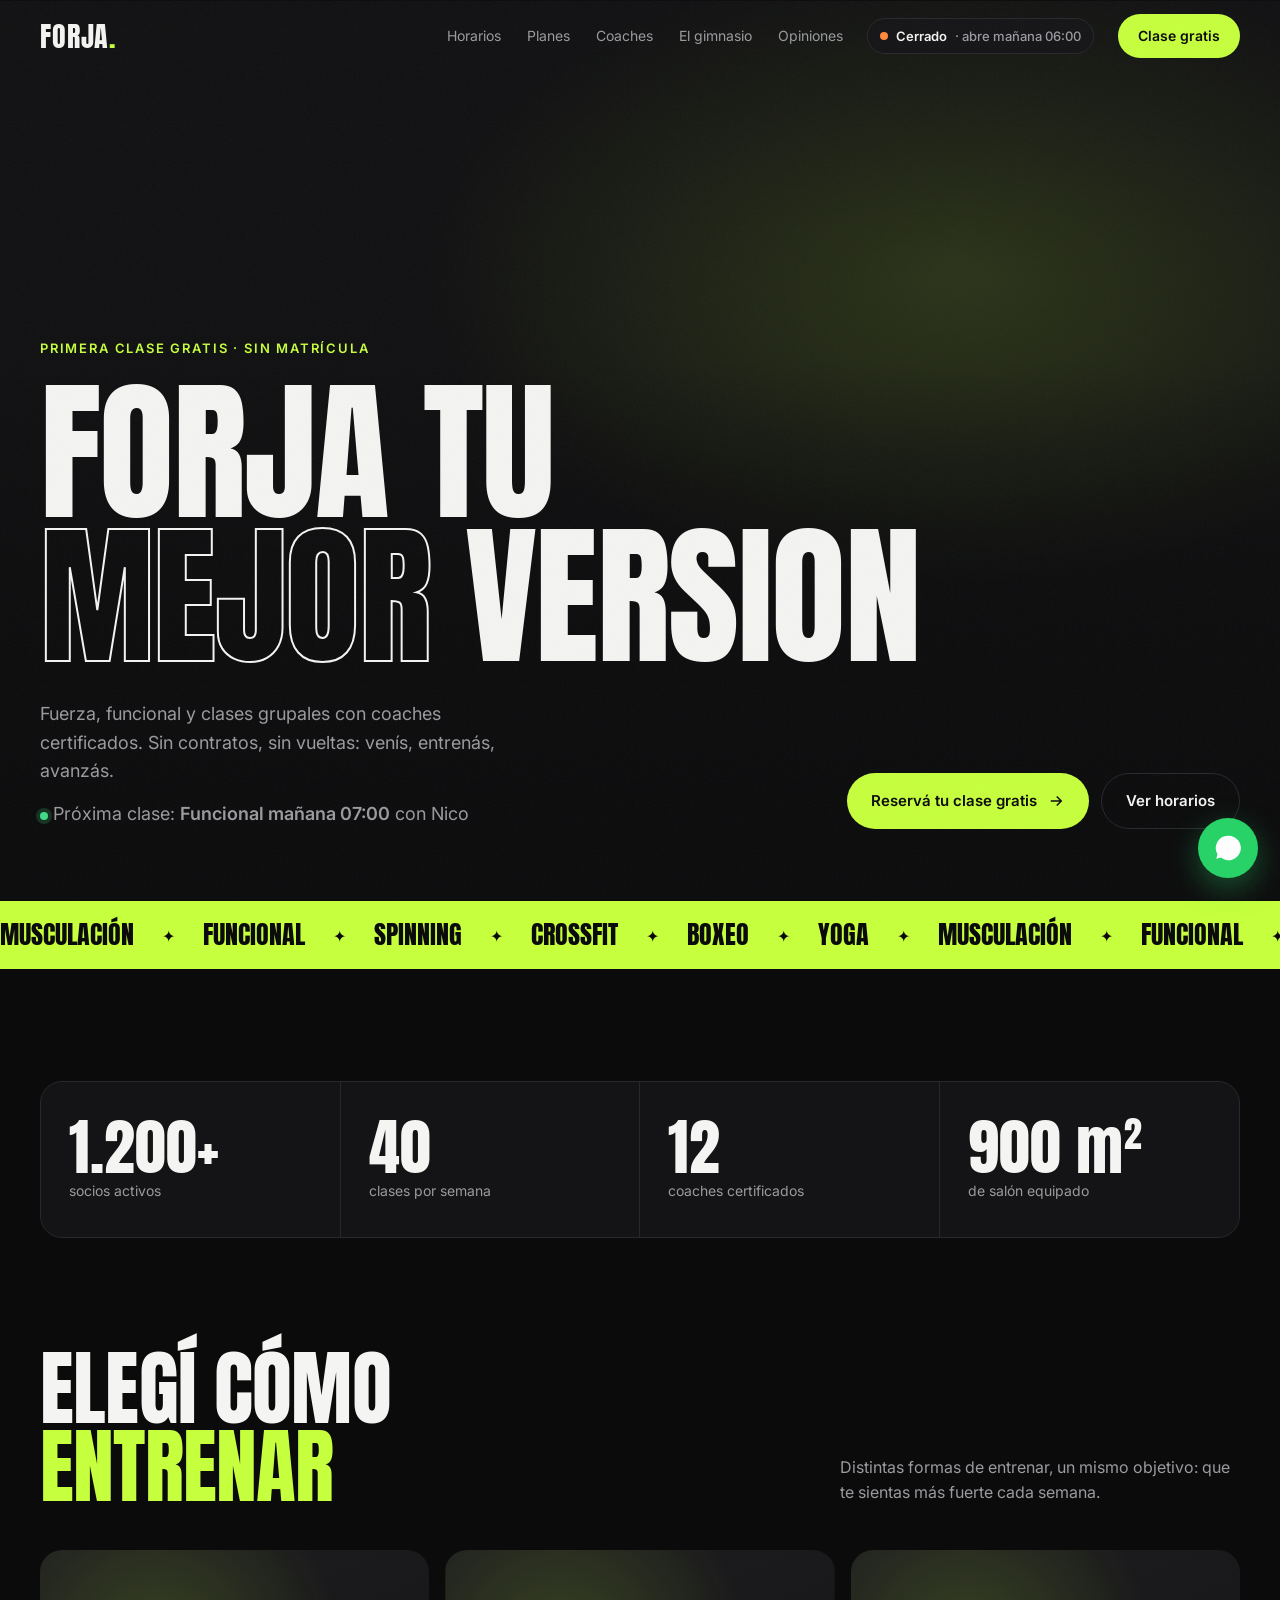
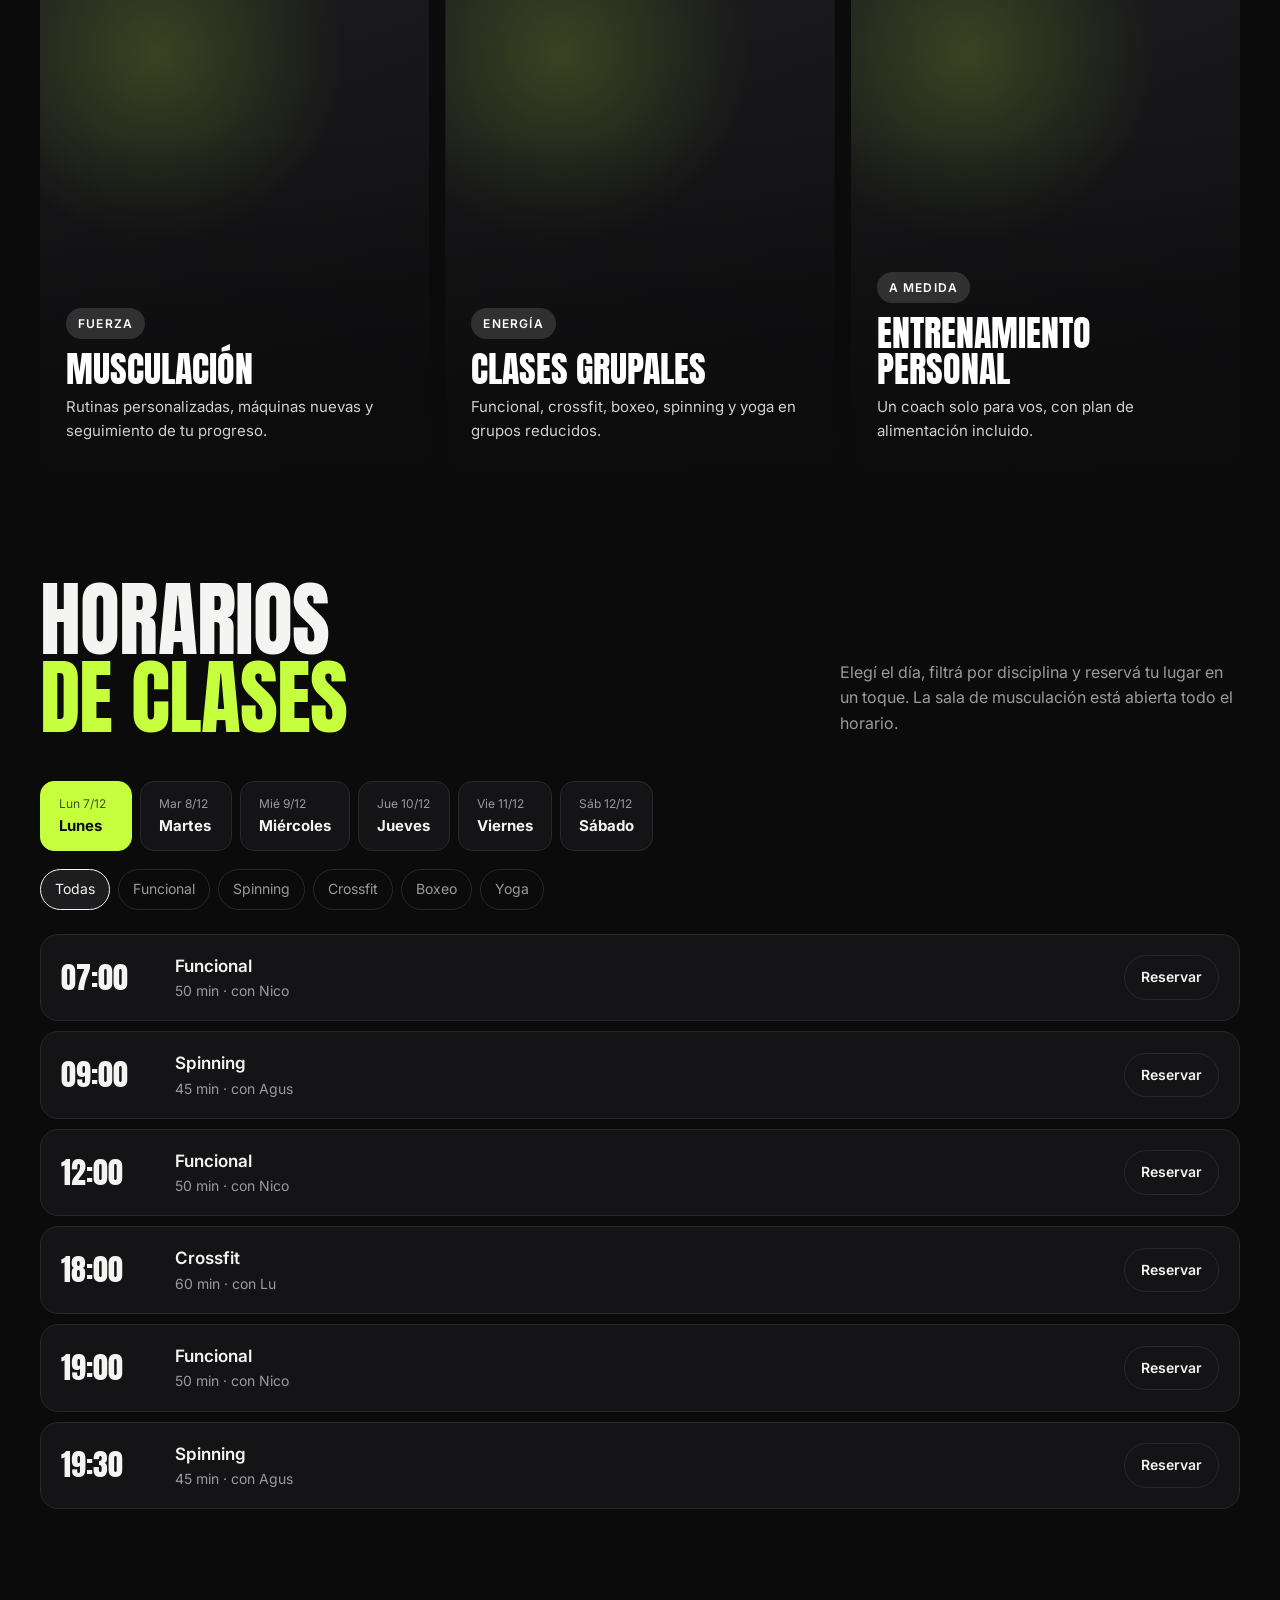
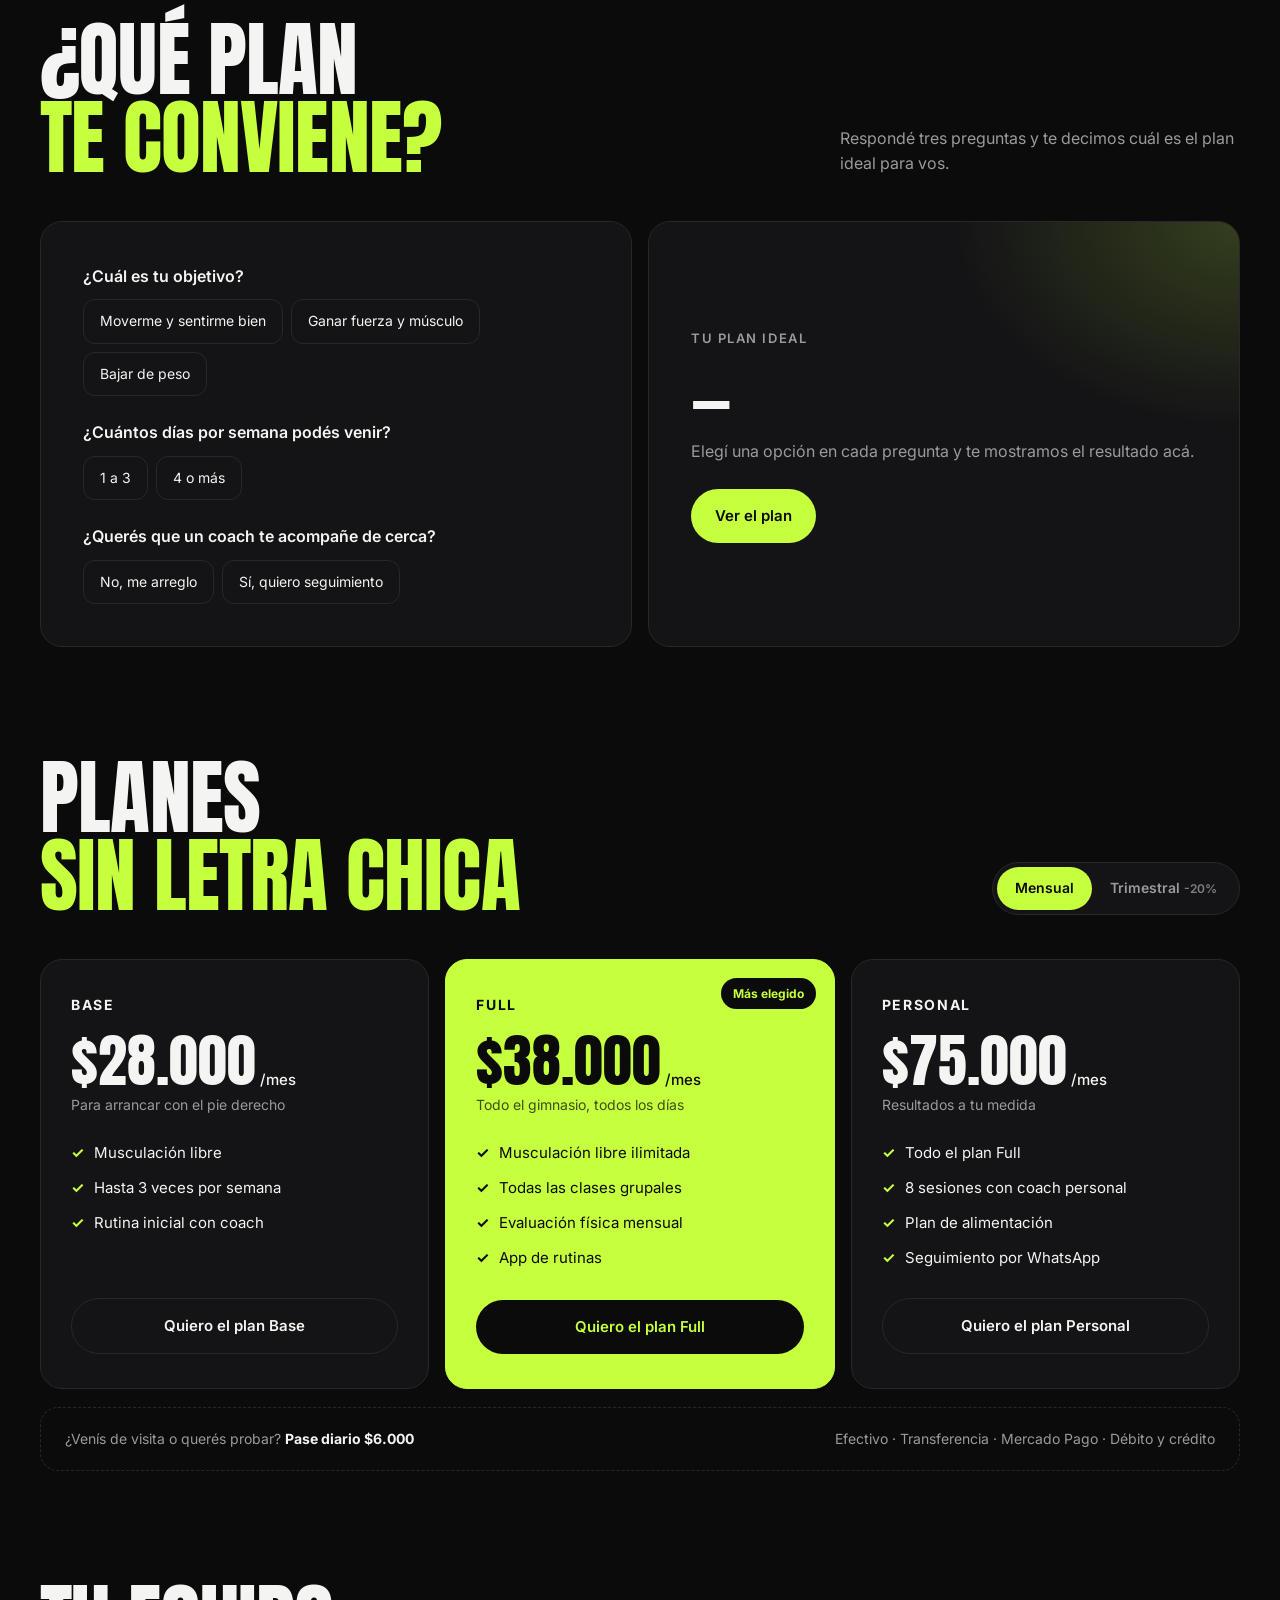
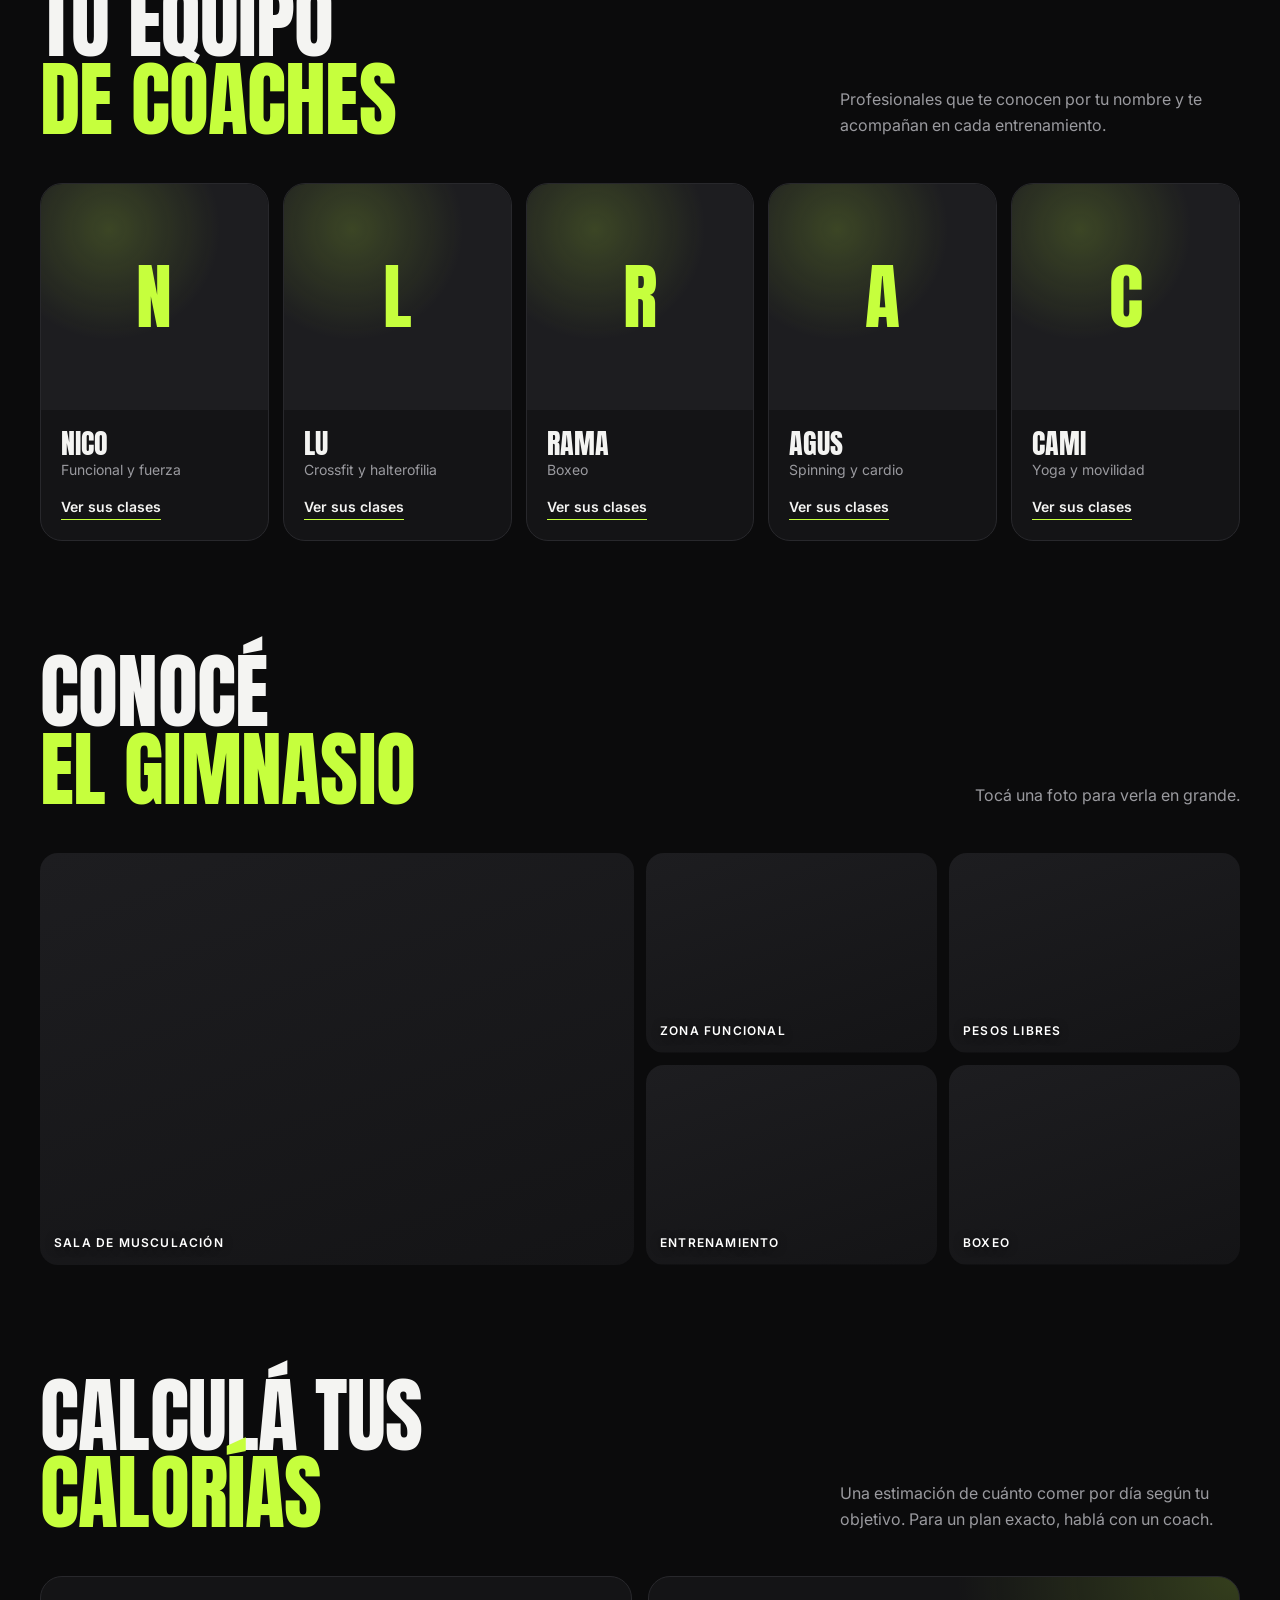
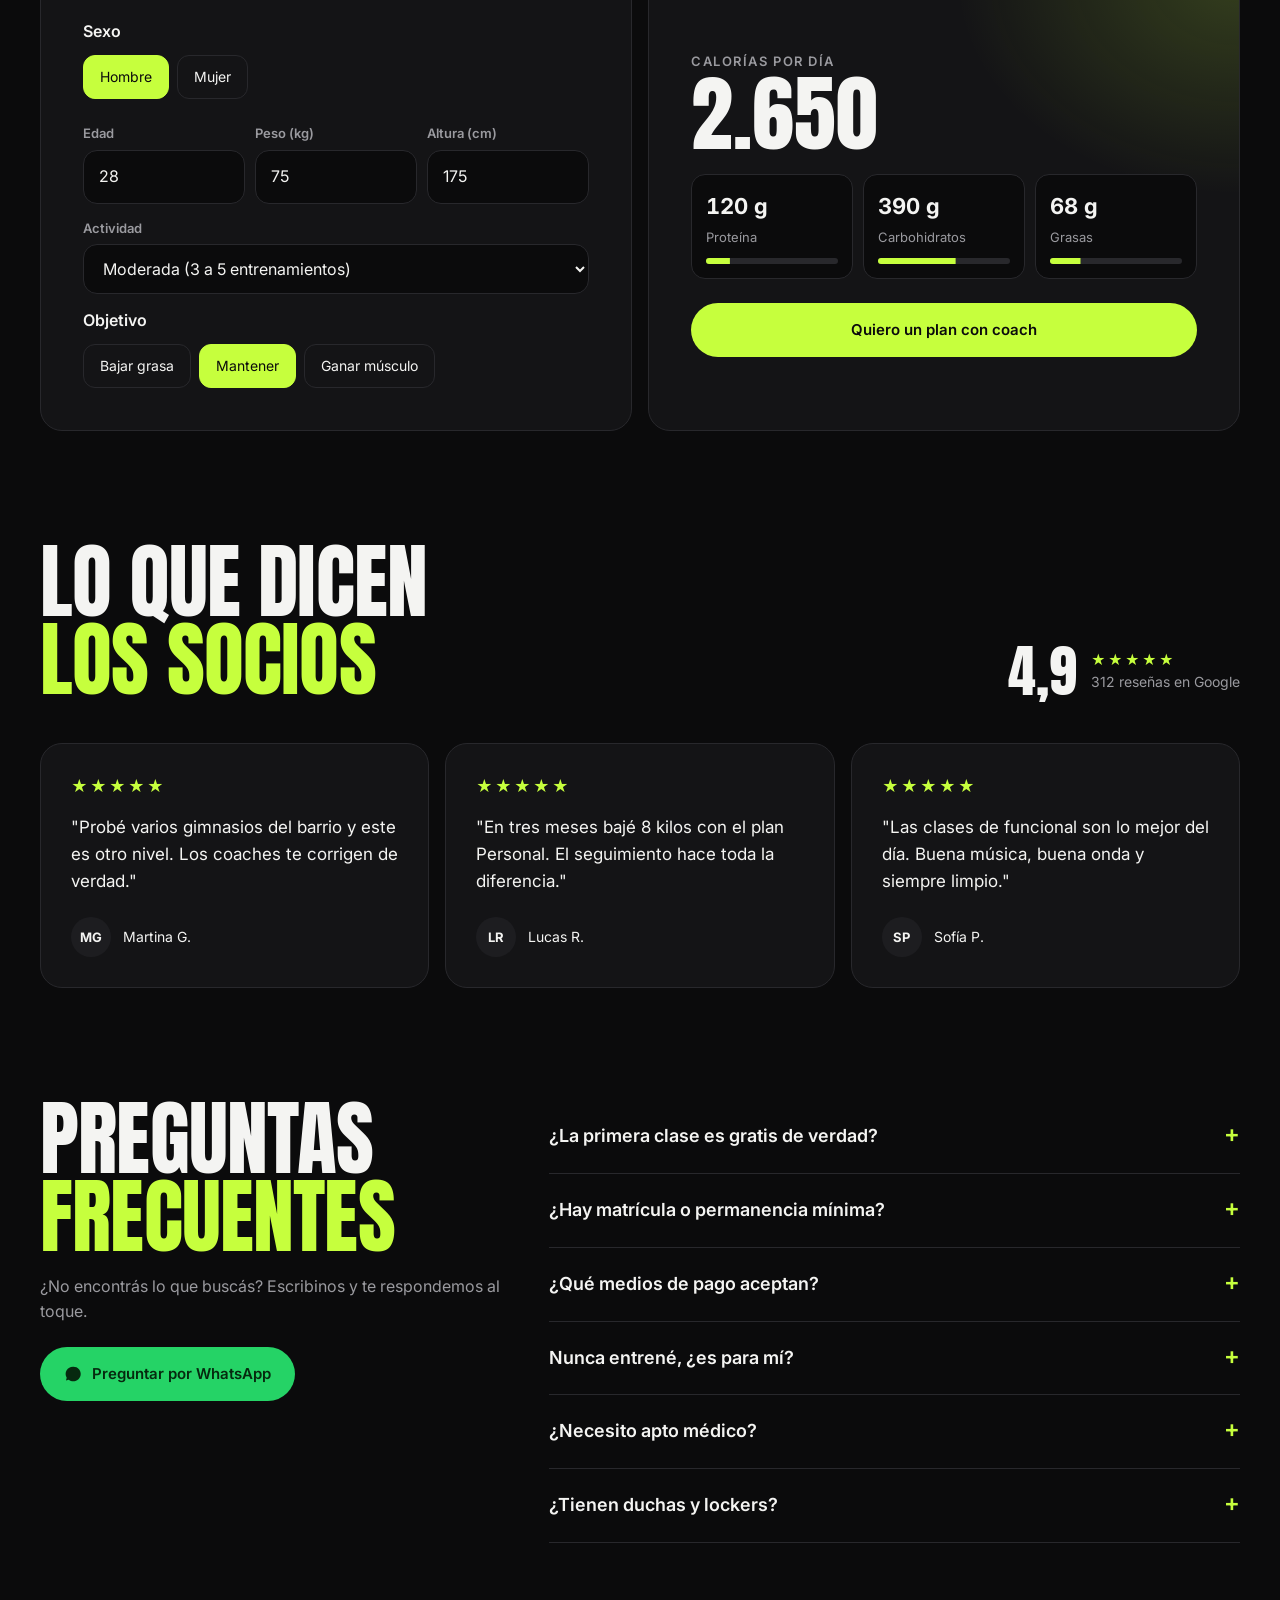
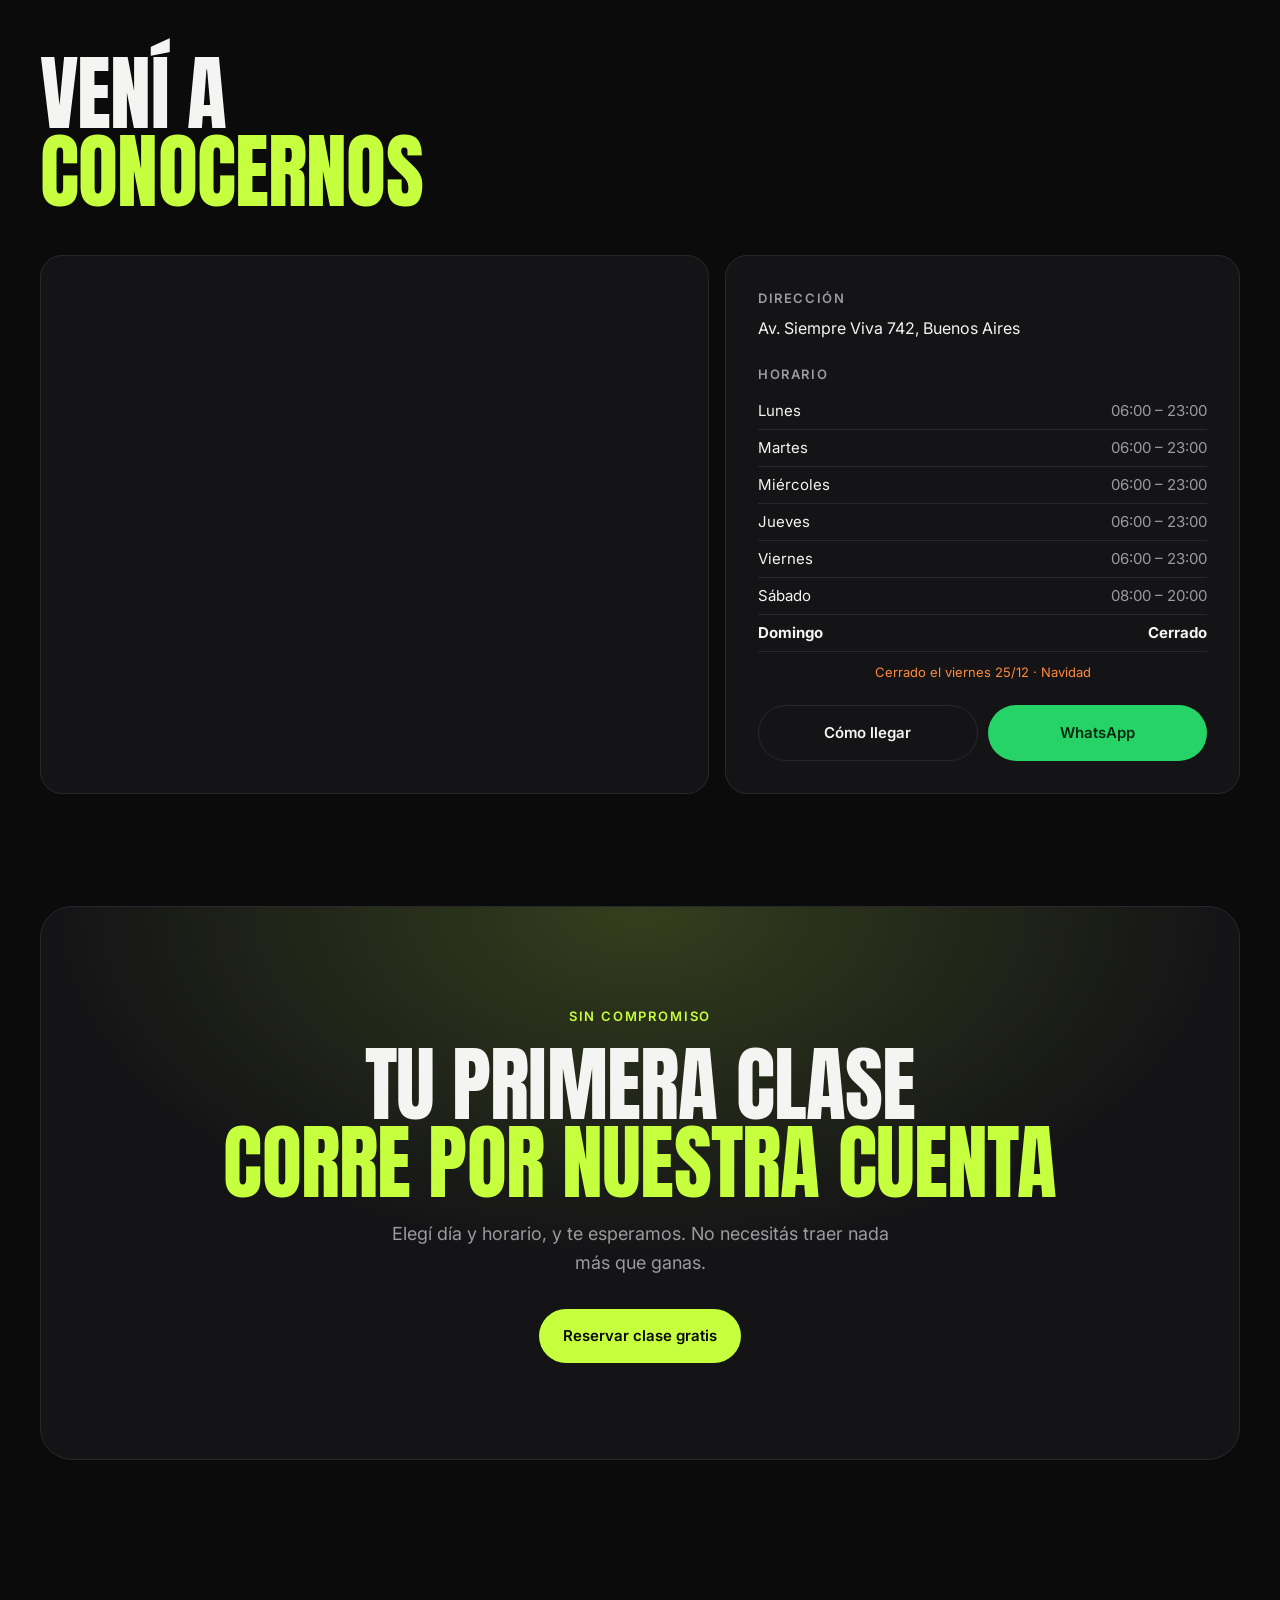
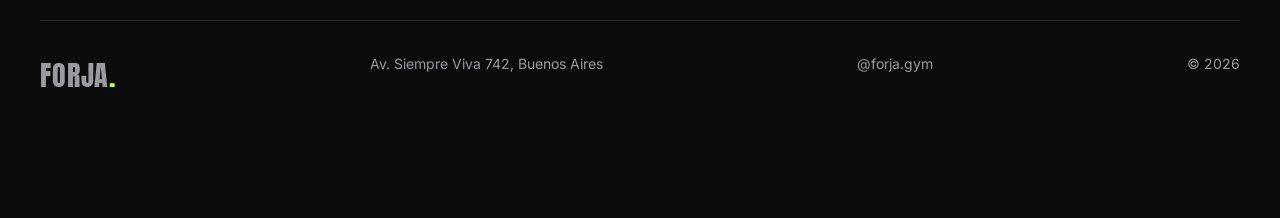
==== commit 428a73f3: "Gym template v3: config-driven sections, themes, editor and live data The gym page now renders entir" ====
--- a/gimnasio/index.html
+++ b/gimnasio/index.html
@@ -1,98 +1,106 @@
 <!doctype html>
-<html lang="es">
+<html lang="es" data-modo="oscuro">
 <head>
 <meta charset="utf-8">
 <meta name="viewport" content="width=device-width, initial-scale=1, viewport-fit=cover">
-<title>FORJA — Gimnasio, clases grupales y entrenamiento personal</title>
-<meta name="description" content="Gimnasio con musculación, funcional, crossfit, boxeo, spinning y yoga. Primera clase gratis. Sin matrícula ni permanencia.">
-<meta property="og:title" content="FORJA — Primera clase gratis">
-<meta property="og:description" content="Musculación, clases grupales y entrenamiento personal. Reservá tu clase gratis por WhatsApp.">
+<title>Gimnasio</title>
+<meta name="description" content="Gimnasio con musculación y clases grupales. Primera clase gratis.">
 <meta property="og:type" content="website">
 <meta name="theme-color" content="#0b0b0c">
 <link rel="preconnect" href="https://fonts.googleapis.com">
 <link rel="preconnect" href="https://fonts.gstatic.com" crossorigin>
-<link href="https://fonts.googleapis.com/css2?family=Anton&family=Inter:wght@400;500;600;700&display=swap" rel="stylesheet">
+<link id="fuentes" rel="stylesheet" href="https://fonts.googleapis.com/css2?family=Anton&family=Inter:wght@400;500;600;700&display=swap">
 <style>
   :root {
     --accent: #c6ff3d;
     --accent-ink: #0b0b0c;
-    --bg: #0b0b0c;
-    --surface: #141416;
-    --surface-2: #1b1b1e;
-    --line: #27272b;
-    --text: #f4f4f2;
-    --muted: #9a9a9f;
-    --ok: #3ddc84;
-    --warn: #ff8a3d;
+    --accent-soft: rgba(198,255,61,.16);
     --ease-out: cubic-bezier(0.23, 1, 0.32, 1);
     --ease-in-out: cubic-bezier(0.77, 0, 0.175, 1);
     --display: "Anton", "Impact", "Arial Narrow", sans-serif;
     --body: "Inter", system-ui, -apple-system, "Segoe UI", sans-serif;
+    --display-case: uppercase;
     --radius: 22px;
+    --ok: #3ddc84;
+    --warn: #ff8a3d;
   }
+  [data-modo="oscuro"] { --bg: #0b0b0c; --surface: #141416; --surface-2: #1d1d20; --line: #28282c; --text: #f4f4f2; --muted: #9a9a9f; --grain: .045; }
+  [data-modo="claro"] { --bg: #f3f2ee; --surface: #ffffff; --surface-2: #ebeae5; --line: #dedcd5; --text: #131313; --muted: #66666b; --grain: .03; }
+
   * { box-sizing: border-box; margin: 0; padding: 0; }
   html { scroll-behavior: smooth; scroll-padding-top: 84px; }
   body { background: var(--bg); color: var(--text); font-family: var(--body); line-height: 1.6; -webkit-font-smoothing: antialiased; overflow-x: hidden; }
-  img { display: block; width: 100%; height: 100%; object-fit: cover; }
+  img, video { display: block; width: 100%; height: 100%; object-fit: cover; }
   a { color: inherit; text-decoration: none; }
   button { font: inherit; color: inherit; background: none; border: 0; cursor: pointer; }
   .wrap { width: min(1200px, 100% - 32px); margin-inline: auto; }
-  .sr { position: absolute; width: 1px; height: 1px; overflow: hidden; clip: rect(0 0 0 0); }
   :focus-visible { outline: 2px solid var(--accent); outline-offset: 3px; border-radius: 8px; }
-
-  body::before { content: ""; position: fixed; inset: 0; pointer-events: none; z-index: 100; opacity: .045;
+  body::before { content: ""; position: fixed; inset: 0; pointer-events: none; z-index: 100; opacity: var(--grain);
     background-image: url("data:image/svg+xml,%3Csvg xmlns='http://www.w3.org/2000/svg' width='160' height='160'%3E%3Cfilter id='n'%3E%3CfeTurbulence type='fractalNoise' baseFrequency='.9' numOctaves='3'/%3E%3C/filter%3E%3Crect width='100%25' height='100%25' filter='url(%23n)'/%3E%3C/svg%3E"); }
 
   /* ---------- Botones ---------- */
-  .btn { display: inline-flex; align-items: center; justify-content: center; gap: 10px; padding: 15px 24px; border-radius: 999px; font-weight: 600; font-size: 15px;
-    transition: transform 160ms var(--ease-out), background-color 200ms ease, color 200ms ease, border-color 200ms ease; white-space: nowrap; }
+  .btn { display: inline-flex; align-items: center; justify-content: center; gap: 10px; padding: 15px 24px; border-radius: 999px; font-weight: 600; font-size: 15px; white-space: nowrap;
+    transition: transform 160ms var(--ease-out), background-color 200ms ease, color 200ms ease, border-color 200ms ease, filter 200ms ease; }
   .btn:active { transform: scale(0.97); }
   .btn-primary { background: var(--accent); color: var(--accent-ink); }
   .btn-ghost { border: 1px solid var(--line); }
   .btn-wa { background: #25d366; color: #06290f; }
+  .btn-mp { background: #009ee3; color: #fff; }
+  .btn-sm { padding: 10px 16px; font-size: 14px; }
   .btn svg { width: 18px; height: 18px; flex: none; }
   @media (hover: hover) and (pointer: fine) {
-    .btn-primary:hover { background: #fff; }
+    .btn-primary:hover, .btn-mp:hover, .btn-wa:hover { filter: brightness(1.08); }
     .btn-ghost:hover { border-color: var(--text); }
-    .btn-wa:hover { background: #3be27a; }
   }
 
-  /* ---------- Estado abierto/cerrado ---------- */
   .status { display: inline-flex; align-items: center; gap: 8px; font-size: 13px; font-weight: 600; padding: 7px 12px; border-radius: 999px; background: var(--surface); border: 1px solid var(--line); white-space: nowrap; }
-  .status i { width: 8px; height: 8px; border-radius: 50%; background: var(--warn); }
+  .status i { width: 8px; height: 8px; border-radius: 50%; background: var(--warn); flex: none; }
   .status.open i { background: var(--ok); box-shadow: 0 0 0 4px rgba(61,220,132,.18); }
   .status span { color: var(--muted); font-weight: 500; }
 
+  /* ---------- Barra de aviso ---------- */
+  .aviso { position: relative; z-index: 51; background: var(--accent); color: var(--accent-ink); font-size: 14px; font-weight: 600; }
+  .aviso .wrap { display: flex; align-items: center; justify-content: center; gap: 8px 16px; flex-wrap: wrap; min-height: 42px; padding: 8px 36px; text-align: center; }
+  .aviso a { text-decoration: underline; text-underline-offset: 3px; }
+  .count { display: inline-flex; gap: 4px; font-variant-numeric: tabular-nums; }
+  .count b { background: var(--accent-ink); color: var(--accent); padding: 1px 6px; border-radius: 6px; font-size: 13px; }
+  .aviso .cerrar { position: absolute; right: 10px; top: 50%; transform: translateY(-50%); width: 28px; height: 28px; border-radius: 50%; display: grid; place-items: center; }
+  .aviso .cerrar:active { transform: translateY(-50%) scale(0.92); }
+
   /* ---------- Nav ---------- */
-  .nav { position: fixed; inset: 0 0 auto; z-index: 50; border-bottom: 1px solid transparent; transition: background-color 250ms ease, border-color 250ms ease; }
-  .nav.scrolled { background: rgba(11,11,12,.85); backdrop-filter: blur(14px); -webkit-backdrop-filter: blur(14px); border-color: var(--line); }
+  .nav { position: sticky; top: 0; z-index: 50; border-bottom: 1px solid transparent; transition: background-color 250ms ease, border-color 250ms ease; margin-bottom: -72px; }
+  .nav.scrolled { background: color-mix(in srgb, var(--bg) 86%, transparent); backdrop-filter: blur(14px); -webkit-backdrop-filter: blur(14px); border-color: var(--line); }
   .nav .wrap { display: flex; align-items: center; gap: 24px; height: 72px; }
-  .logo { font-family: var(--display); font-size: 28px; letter-spacing: .04em; }
-  .logo b { color: var(--accent); font-weight: 400; }
-  .nav-links { display: flex; gap: 28px; font-size: 14px; color: var(--muted); margin-left: auto; }
+  .logo { font-family: var(--display); font-size: 28px; letter-spacing: .03em; text-transform: var(--display-case); white-space: nowrap; display: inline-flex; align-items: center; }
+  .logo b { color: var(--accent); font-weight: inherit; }
+  .logo img { height: 40px; width: auto; object-fit: contain; }
+  .nav-links { display: flex; gap: 26px; font-size: 14px; color: var(--muted); margin-left: auto; }
   .nav-links a { transition: color 200ms ease; }
   @media (hover: hover) and (pointer: fine) { .nav-links a:hover { color: var(--text); } }
   .nav .btn { padding: 11px 20px; font-size: 14px; }
-  @media (max-width: 960px) { .nav-links { display: none; } .nav .status { margin-left: auto; } }
-  @media (max-width: 560px) { .nav .btn { display: none; } }
-
-  /* ---------- Hero ---------- */
-  .hero { position: relative; min-height: 100svh; display: flex; align-items: flex-end; padding: 120px 0 72px; overflow: hidden; isolation: isolate; }
+  @media (max-width: 1080px) { .nav-links { display: none; } .nav .status { margin-left: auto; } }
+  @media (max-width: 560px) { .nav .btn { display: none; } .logo { font-size: 24px; } }
+
+  /* ---------- Portada ---------- */
+  .hero { position: relative; min-height: 100svh; display: flex; align-items: flex-end; padding: 130px 0 72px; overflow: hidden; isolation: isolate; }
   .hero-media { position: absolute; inset: 0; z-index: -1;
-    background: radial-gradient(60% 50% at 75% 30%, rgba(198,255,61,.18), transparent 70%), radial-gradient(50% 60% at 10% 90%, rgba(198,255,61,.08), transparent 70%), linear-gradient(180deg, #121214, #0b0b0c); }
-  .hero-media img { opacity: .5; filter: grayscale(.35) contrast(1.1); }
-  .hero-media::after { content: ""; position: absolute; inset: 0; background: linear-gradient(180deg, rgba(11,11,12,.4), rgba(11,11,12,.15) 40%, var(--bg)); }
+    background: radial-gradient(60% 50% at 75% 30%, var(--accent-soft), transparent 70%), linear-gradient(180deg, var(--surface), var(--bg)); }
+  .hero-media img, .hero-media video { opacity: .5; filter: grayscale(.35) contrast(1.1); }
+  [data-modo="claro"] .hero-media img, [data-modo="claro"] .hero-media video { opacity: .28; }
+  .hero-media::after { content: ""; position: absolute; inset: 0; background: linear-gradient(180deg, color-mix(in srgb, var(--bg) 40%, transparent), color-mix(in srgb, var(--bg) 10%, transparent) 40%, var(--bg)); }
   .eyebrow { display: inline-flex; align-items: center; gap: 10px; font-size: 13px; font-weight: 600; letter-spacing: .14em; text-transform: uppercase; color: var(--accent); }
-  .hero h1 { font-family: var(--display); font-weight: 400; font-size: clamp(60px, 12.5vw, 176px); line-height: .9; text-transform: uppercase; margin: 22px 0 28px; }
-  .hero h1 .line { display: block; overflow: hidden; }
+  [data-modo="claro"] .eyebrow { color: var(--text); }
+  [data-modo="claro"] .eyebrow::before { content: ""; width: 8px; height: 8px; border-radius: 50%; background: var(--accent); }
+  .hero h1 { font-family: var(--display); font-weight: 400; font-size: clamp(56px, 12vw, 172px); line-height: .9; text-transform: var(--display-case); margin: 22px 0 28px; letter-spacing: -.01em; }
+  .hero h1 .line { display: block; overflow: hidden; padding-bottom: .04em; }
   .hero h1 .line > span { display: block; transform: translateY(105%); animation: lineUp 1000ms var(--ease-out) forwards; }
   .hero h1 .line:nth-child(2) > span { animation-delay: 90ms; }
   .hero h1 em { font-style: normal; color: transparent; -webkit-text-stroke: 2px var(--text); }
   .hero-bottom { display: flex; flex-wrap: wrap; gap: 28px; align-items: flex-end; justify-content: space-between; }
-  .hero p { max-width: 460px; color: #b9b9bd; font-size: 18px; }
+  .hero p { max-width: 470px; color: var(--muted); font-size: 18px; }
   .hero-ctas { display: flex; flex-wrap: wrap; gap: 12px; }
-  .next-class { margin-top: 14px; font-size: 14px; color: var(--muted); }
-  .next-class b { color: var(--text); font-weight: 600; }
+  .next-class { margin-top: 14px; font-size: 14px; }
+  .next-class b { font-weight: 600; }
   .intro { opacity: 0; transform: translateY(22px); animation: rise 900ms var(--ease-out) forwards; }
   .d1 { animation-delay: 300ms; } .d2 { animation-delay: 420ms; }
   @keyframes rise { to { opacity: 1; transform: none; } }
@@ -100,19 +108,21 @@
 
   .marquee { background: var(--accent); color: var(--accent-ink); overflow: hidden; }
   .marquee-track { display: flex; width: max-content; animation: slide 30s linear infinite; }
-  .marquee span { font-family: var(--display); font-size: 26px; text-transform: uppercase; padding: 13px 0; white-space: nowrap; }
+  .marquee span { font-family: var(--display); font-size: 26px; text-transform: var(--display-case); padding: 13px 0; white-space: nowrap; }
   .marquee span::after { content: "✦"; margin: 0 28px; font-size: 16px; vertical-align: middle; }
   @keyframes slide { to { transform: translateX(-50%); } }
 
   /* ---------- Secciones ---------- */
-  section { padding: 112px 0; }
-  .tight { padding-top: 0; }
-  .head { display: flex; flex-wrap: wrap; gap: 20px 32px; justify-content: space-between; align-items: flex-end; margin-bottom: 48px; }
-  h2 { font-family: var(--display); font-weight: 400; font-size: clamp(42px, 6.6vw, 84px); line-height: .95; text-transform: uppercase; }
+  main > section { padding: 112px 0 0; }
+  main > section:last-child { padding-bottom: 112px; }
+  main > section.hero { padding-top: 130px; padding-bottom: 72px; }
+  .head { display: flex; flex-wrap: wrap; gap: 20px 32px; justify-content: space-between; align-items: flex-end; margin-bottom: 44px; }
+  h2 { font-family: var(--display); font-weight: 400; font-size: clamp(42px, 6.4vw, 84px); line-height: .95; text-transform: var(--display-case); letter-spacing: -.01em; }
   h2 span { color: var(--accent); }
+  [data-modo="claro"] h2 span { color: var(--text); background: linear-gradient(transparent 62%, var(--accent) 62%); }
   .head p { max-width: 400px; color: var(--muted); }
 
-  .stats { display: grid; grid-template-columns: repeat(4, 1fr); border: 1px solid var(--line); border-radius: var(--radius); overflow: hidden; }
+  .stats { display: grid; grid-template-columns: repeat(4, 1fr); border: 1px solid var(--line); border-radius: var(--radius); overflow: hidden; background: var(--surface); }
   .stat { padding: 34px 28px; border-right: 1px solid var(--line); }
   .stat:last-child { border-right: 0; }
   .stat strong { display: block; font-family: var(--display); font-weight: 400; font-size: clamp(42px, 5vw, 62px); line-height: 1; }
@@ -120,64 +130,75 @@
   @media (max-width: 820px) { .stats { grid-template-columns: 1fr 1fr; } .stat:nth-child(2) { border-right: 0; } .stat:nth-child(-n+2) { border-bottom: 1px solid var(--line); } }
 
   .programs { display: grid; grid-template-columns: repeat(3, 1fr); gap: 16px; }
-  .program { position: relative; aspect-ratio: 3/4; border-radius: var(--radius); overflow: hidden; isolation: isolate; background: var(--surface); }
+  .program { position: relative; aspect-ratio: 3/4; border-radius: var(--radius); overflow: hidden; isolation: isolate; color: #fff;
+    background: radial-gradient(80% 60% at 30% 20%, var(--accent-soft), transparent 60%), linear-gradient(160deg, #1d1d1f, #0e0e10); }
   .program .ph { position: absolute; inset: 0; z-index: -2; transition: transform 700ms var(--ease-out); }
-  .program:nth-child(1) .ph { background: radial-gradient(80% 60% at 30% 20%, rgba(198,255,61,.35), transparent 60%), linear-gradient(160deg, #1d1f17, #0e0e10); }
-  .program:nth-child(2) .ph { background: radial-gradient(70% 60% at 70% 30%, rgba(255,120,60,.35), transparent 60%), linear-gradient(160deg, #22160f, #0e0e10); }
-  .program:nth-child(3) .ph { background: radial-gradient(70% 60% at 50% 20%, rgba(80,150,255,.35), transparent 60%), linear-gradient(160deg, #10172a, #0e0e10); }
   .program::after { content: ""; position: absolute; inset: 0; z-index: -1; background: linear-gradient(180deg, transparent 35%, rgba(11,11,12,.95)); }
   .program-body { position: absolute; inset: auto 0 0; padding: 26px; }
-  .tag { display: inline-block; font-size: 12px; font-weight: 600; letter-spacing: .1em; text-transform: uppercase; padding: 6px 12px; border-radius: 999px; background: rgba(255,255,255,.1); backdrop-filter: blur(8px); margin-bottom: 12px; }
-  .program h3 { font-family: var(--display); font-weight: 400; font-size: 36px; text-transform: uppercase; line-height: 1; margin-bottom: 8px; }
-  .program p { color: #c9c9cc; font-size: 15px; }
+  .tag { display: inline-block; font-size: 12px; font-weight: 600; letter-spacing: .1em; text-transform: uppercase; padding: 6px 12px; border-radius: 999px; background: rgba(255,255,255,.14); backdrop-filter: blur(8px); margin-bottom: 12px; }
+  .program h3 { font-family: var(--display); font-weight: 400; font-size: 36px; text-transform: var(--display-case); line-height: 1; margin-bottom: 8px; }
+  .program p { color: #d0d0d3; font-size: 15px; }
   @media (hover: hover) and (pointer: fine) { .program:hover .ph { transform: scale(1.04); } }
   @media (max-width: 900px) { .programs { grid-template-columns: 1fr; } .program { aspect-ratio: 16/11; } }
 
-  /* ---------- Horarios interactivos ---------- */
+  /* ---------- Horarios ---------- */
   .tabs { display: flex; gap: 8px; overflow-x: auto; scrollbar-width: none; padding-bottom: 4px; margin-bottom: 14px; }
   .tabs::-webkit-scrollbar { display: none; }
-  .tab { flex: none; padding: 12px 18px; border-radius: 14px; border: 1px solid var(--line); background: var(--surface); text-align: left; min-width: 88px;
+  .tab { flex: none; padding: 12px 18px; border-radius: 14px; border: 1px solid var(--line); background: var(--surface); text-align: left; min-width: 92px;
     transition: background-color 200ms ease, color 200ms ease, border-color 200ms ease, transform 160ms var(--ease-out); }
   .tab:active { transform: scale(0.97); }
   .tab small { display: block; font-size: 12px; color: var(--muted); }
   .tab strong { font-size: 15px; }
   .tab[aria-selected="true"] { background: var(--accent); color: var(--accent-ink); border-color: var(--accent); }
-  .tab[aria-selected="true"] small { color: var(--accent-ink); opacity: .7; }
+  .tab[aria-selected="true"] small { color: inherit; opacity: .7; }
+  .tab.holiday small { color: var(--warn); }
   .chips { display: flex; flex-wrap: wrap; gap: 8px; margin-bottom: 24px; }
   .chip { padding: 8px 14px; border-radius: 999px; border: 1px solid var(--line); font-size: 14px; color: var(--muted); transition: background-color 200ms ease, color 200ms ease, border-color 200ms ease; }
   .chip[aria-pressed="true"] { color: var(--text); border-color: var(--text); background: var(--surface-2); }
+  .chip.coach { color: var(--accent-ink); background: var(--accent); border-color: var(--accent); }
   .classes { display: grid; gap: 10px; }
   .class { display: grid; grid-template-columns: 96px 1fr auto; gap: 18px; align-items: center; padding: 18px 20px; border-radius: 18px; background: var(--surface); border: 1px solid var(--line);
     animation: rise 400ms var(--ease-out) both; animation-delay: var(--d, 0ms); }
+  .quiet .class { animation: none; }
   .class time { font-family: var(--display); font-size: 30px; line-height: 1; }
   .class h3 { font-size: 17px; font-weight: 600; }
   .class p { color: var(--muted); font-size: 14px; }
   .class.past { opacity: .45; }
-  .quiet .class { animation: none; }
   .badge { display: inline-block; font-size: 11px; font-weight: 700; letter-spacing: .06em; text-transform: uppercase; padding: 3px 8px; border-radius: 999px; margin-left: 8px; vertical-align: 2px; }
   .badge.live { background: rgba(61,220,132,.15); color: var(--ok); }
-  .badge.next { background: rgba(198,255,61,.15); color: var(--accent); }
-  .class .btn { padding: 11px 18px; font-size: 14px; }
+  .badge.next { background: var(--accent-soft); color: var(--text); }
   .empty { padding: 40px; text-align: center; color: var(--muted); border: 1px dashed var(--line); border-radius: 18px; }
   @media (max-width: 600px) { .class { grid-template-columns: 64px 1fr; } .class time { font-size: 24px; } .class .btn { grid-column: 1 / -1; } }
 
-  /* ---------- Recomendador ---------- */
-  .quiz { display: grid; grid-template-columns: 1fr 1fr; gap: 16px; }
-  .quiz-card { padding: clamp(28px, 4vw, 44px); border-radius: var(--radius); background: var(--surface); border: 1px solid var(--line); }
-  .q { margin-bottom: 26px; }
+  /* ---------- Recomendador / calculadora ---------- */
+  .duo { display: grid; grid-template-columns: 1fr 1fr; gap: 16px; }
+  .card { padding: clamp(26px, 4vw, 42px); border-radius: var(--radius); background: var(--surface); border: 1px solid var(--line); }
+  .q { margin-bottom: 24px; }
   .q:last-child { margin-bottom: 0; }
-  .q > p { font-weight: 600; margin-bottom: 12px; }
+  .q > p, .q > label { display: block; font-weight: 600; margin-bottom: 10px; }
   .opts { display: flex; flex-wrap: wrap; gap: 8px; }
   .opt { padding: 10px 16px; border-radius: 12px; border: 1px solid var(--line); font-size: 14px; transition: background-color 200ms ease, color 200ms ease, border-color 200ms ease, transform 160ms var(--ease-out); }
   .opt:active { transform: scale(0.97); }
   .opt[aria-pressed="true"] { background: var(--accent); color: var(--accent-ink); border-color: var(--accent); }
-  .result { display: flex; flex-direction: column; justify-content: center; background: radial-gradient(80% 80% at 100% 0%, rgba(198,255,61,.16), transparent 60%), var(--surface); }
-  .result .kicker { font-size: 13px; font-weight: 600; letter-spacing: .12em; text-transform: uppercase; color: var(--muted); }
-  .result h3 { font-family: var(--display); font-weight: 400; font-size: clamp(48px, 6vw, 72px); text-transform: uppercase; line-height: 1; margin: 10px 0 6px; color: var(--accent); }
-  .result .why { color: #c9c9cc; margin-bottom: 26px; }
+  .result { display: flex; flex-direction: column; justify-content: center; background: radial-gradient(80% 80% at 100% 0%, var(--accent-soft), transparent 60%), var(--surface); }
+  .kicker { font-size: 13px; font-weight: 600; letter-spacing: .12em; text-transform: uppercase; color: var(--muted); }
+  .result h3 { font-family: var(--display); font-weight: 400; font-size: clamp(48px, 6vw, 72px); text-transform: var(--display-case); line-height: 1; margin: 10px 0 6px; }
+  .result .why { color: var(--muted); margin-bottom: 24px; }
   .swap { transition: opacity 200ms ease, transform 200ms var(--ease-out); }
   .swap.out { opacity: 0; transform: translateY(6px); }
-  @media (max-width: 860px) { .quiz { grid-template-columns: 1fr; } }
+  .inputs { display: grid; grid-template-columns: repeat(3, 1fr); gap: 10px; }
+  .field { display: grid; gap: 6px; margin-bottom: 14px; }
+  .field label { font-size: 13px; font-weight: 600; color: var(--muted); }
+  .field input, .field select { width: 100%; padding: 13px 15px; border-radius: 14px; border: 1px solid var(--line); background: var(--bg); color: var(--text); font: inherit; font-size: 16px; }
+  .field input:focus, .field select:focus { outline: none; border-color: var(--accent); }
+  .macros { display: grid; grid-template-columns: repeat(3, 1fr); gap: 10px; margin: 18px 0 24px; }
+  .macro { padding: 14px; border-radius: 14px; background: var(--bg); border: 1px solid var(--line); }
+  .macro strong { display: block; font-size: 22px; font-variant-numeric: tabular-nums; }
+  .macro small { color: var(--muted); font-size: 13px; }
+  .bar { height: 6px; border-radius: 99px; background: var(--line); margin-top: 8px; overflow: hidden; }
+  .bar i { display: block; height: 100%; background: var(--accent); transform-origin: left; transition: transform 600ms var(--ease-out); }
+  .kcal { font-family: var(--display); font-size: clamp(56px, 7vw, 84px); line-height: 1; font-variant-numeric: tabular-nums; }
+  @media (max-width: 860px) { .duo { grid-template-columns: 1fr; } }
 
   /* ---------- Planes ---------- */
   .billing { display: inline-flex; padding: 4px; border-radius: 999px; background: var(--surface); border: 1px solid var(--line); position: relative; }
@@ -185,74 +206,103 @@
   .billing button[aria-pressed="true"] { color: var(--accent-ink); }
   .billing .pill { position: absolute; top: 4px; bottom: 4px; left: 0; border-radius: 999px; background: var(--accent); transition: transform 250ms var(--ease-in-out), width 250ms var(--ease-in-out); }
   .billing em { font-style: normal; font-size: 12px; opacity: .8; }
-  .plans { display: grid; grid-template-columns: repeat(3, 1fr); gap: 16px; }
-  .plan { position: relative; display: flex; flex-direction: column; padding: 34px 30px; border-radius: var(--radius); background: var(--surface); border: 1px solid var(--line);
-    transition: border-color 250ms ease, box-shadow 250ms ease; }
+  .plans { display: grid; grid-template-columns: repeat(auto-fit, minmax(280px, 1fr)); gap: 16px; }
+  .plan { position: relative; display: flex; flex-direction: column; padding: 34px 30px; border-radius: var(--radius); background: var(--surface); border: 1px solid var(--line); transition: box-shadow 250ms ease; }
   .plan.featured { background: var(--accent); color: var(--accent-ink); border-color: var(--accent); }
-  .plan.recommended { box-shadow: 0 0 0 2px var(--accent); }
+  .plan.recommended { box-shadow: 0 0 0 2px var(--text); }
   .plan .flag { position: absolute; top: 18px; right: 18px; font-size: 12px; font-weight: 700; padding: 6px 12px; border-radius: 999px; background: var(--accent-ink); color: var(--accent); }
   .plan h3 { font-size: 14px; font-weight: 700; letter-spacing: .12em; text-transform: uppercase; }
   .price { font-family: var(--display); font-size: 58px; line-height: 1; margin: 16px 0 4px; font-variant-numeric: tabular-nums; }
   .price small { font-family: var(--body); font-size: 15px; font-weight: 500; }
   .plan .sub { font-size: 14px; color: var(--muted); min-height: 22px; }
-  .plan.featured .sub { color: rgba(11,11,12,.7); }
-  .plan ul { list-style: none; margin: 24px 0 30px; display: grid; gap: 11px; font-size: 15px; }
+  .plan.featured .sub { color: inherit; opacity: .72; }
+  .plan ul { list-style: none; margin: 24px 0 28px; display: grid; gap: 11px; font-size: 15px; }
   .plan li { display: flex; gap: 10px; }
   .plan li::before { content: "✓"; color: var(--accent); font-weight: 700; }
-  .plan.featured li::before { color: var(--accent-ink); }
-  .plan .btn { margin-top: auto; }
-  .plan.featured .btn { background: var(--accent-ink); color: var(--text); }
-  .pay { margin-top: 20px; color: var(--muted); font-size: 14px; text-align: center; }
-  @media (max-width: 900px) { .plans { grid-template-columns: 1fr; } }
-
-  /* ---------- Opiniones ---------- */
-  .rating { display: flex; align-items: center; gap: 14px; }
+  [data-modo="claro"] .plan li::before, .plan.featured li::before { color: inherit; }
+  .plan .acts { margin-top: auto; display: grid; gap: 8px; }
+  .plan.featured .btn-ghost { border-color: currentColor; }
+  .plan.featured .btn-primary { background: var(--accent-ink); color: var(--accent); }
+  .plan-extra { display: flex; flex-wrap: wrap; gap: 12px 24px; justify-content: space-between; align-items: center; margin-top: 18px; padding: 20px 24px; border-radius: 18px; border: 1px dashed var(--line); color: var(--muted); font-size: 14px; }
+  .plan-extra b { color: var(--text); }
+
+  /* ---------- Coaches ---------- */
+  .coaches { display: grid; grid-template-columns: repeat(auto-fill, minmax(210px, 1fr)); gap: 14px; }
+  .coach { border-radius: var(--radius); overflow: hidden; background: var(--surface); border: 1px solid var(--line); }
+  .coach .pic { aspect-ratio: 1; position: relative; display: grid; place-items: center; overflow: hidden;
+    background: radial-gradient(70% 70% at 30% 20%, var(--accent-soft), transparent 70%), var(--surface-2); }
+  .coach .pic span { font-family: var(--display); font-size: 72px; color: var(--accent); text-transform: uppercase; }
+  [data-modo="claro"] .coach .pic span { color: var(--text); }
+  .coach .pic img { position: absolute; inset: 0; }
+  .coach-body { padding: 18px 20px 20px; }
+  .coach h3 { font-family: var(--display); font-weight: 400; font-size: 28px; text-transform: var(--display-case); line-height: 1.1; }
+  .coach p { color: var(--muted); font-size: 14px; margin-bottom: 12px; }
+  .coach .lnk { font-size: 14px; font-weight: 600; border-bottom: 1px solid var(--accent); padding-bottom: 1px; }
+
+  /* ---------- Galería ---------- */
+  .gallery { display: grid; grid-template-columns: repeat(4, 1fr); grid-auto-rows: 200px; gap: 12px; }
+  .shot { position: relative; border-radius: 18px; overflow: hidden; background: linear-gradient(160deg, var(--surface-2), var(--surface)); }
+  .shot:first-child { grid-column: span 2; grid-row: span 2; }
+  .shot img { transition: transform 700ms var(--ease-out); }
+  .shot span { position: absolute; left: 14px; bottom: 12px; font-size: 12px; font-weight: 600; letter-spacing: .1em; text-transform: uppercase; color: #fff; text-shadow: 0 1px 8px rgba(0,0,0,.6); }
+  .shot::after { content: "⤢"; position: absolute; right: 12px; top: 10px; color: #fff; opacity: 0; transition: opacity 200ms ease; }
+  @media (hover: hover) and (pointer: fine) { .shot:hover img { transform: scale(1.04); } .shot:hover::after { opacity: 1; } }
+  @media (max-width: 760px) { .gallery { grid-template-columns: 1fr 1fr; grid-auto-rows: 150px; } }
+  .lightbox { width: min(1100px, 100% - 24px); background: transparent; border: 0; color: #fff; }
+  .lightbox figure { position: relative; border-radius: 20px; overflow: hidden; background: #111; aspect-ratio: 16/10; touch-action: pan-y; }
+  .lightbox figcaption { margin-top: 12px; text-align: center; font-size: 14px; }
+  .lb-nav { position: absolute; top: 50%; transform: translateY(-50%); width: 48px; height: 48px; border-radius: 50%; background: rgba(0,0,0,.5); color: #fff; display: grid; place-items: center; font-size: 22px; backdrop-filter: blur(6px); }
+  .lb-nav:active { transform: translateY(-50%) scale(0.94); }
+  .lb-prev { left: 12px; } .lb-next { right: 12px; }
+  .lb-close { position: absolute; right: 12px; top: 12px; width: 40px; height: 40px; border-radius: 50%; background: rgba(0,0,0,.5); color: #fff; display: grid; place-items: center; }
+
+  /* ---------- Opiniones / preguntas / ubicación / cierre ---------- */
+  .rating { display: flex; align-items: center; gap: 14px; flex-wrap: wrap; }
   .rating strong { font-family: var(--display); font-size: 56px; font-weight: 400; line-height: 1; }
   .rating div { font-size: 14px; color: var(--muted); }
-  .rating .stars { color: var(--accent); letter-spacing: 2px; font-size: 16px; }
-  .quotes { display: grid; grid-template-columns: repeat(3, 1fr); gap: 16px; }
-  .quote { padding: 30px; border-radius: var(--radius); border: 1px solid var(--line); background: linear-gradient(180deg, var(--surface), transparent); }
-  .quote .stars { color: var(--accent); letter-spacing: 3px; margin-bottom: 14px; }
+  .stars { color: var(--accent); letter-spacing: 2px; }
+  [data-modo="claro"] .stars { color: #e5a500; }
+  .quotes { display: grid; grid-template-columns: repeat(auto-fit, minmax(260px, 1fr)); gap: 16px; }
+  .quote { padding: 30px; border-radius: var(--radius); border: 1px solid var(--line); background: var(--surface); }
+  .quote .stars { margin-bottom: 14px; }
   .quote p { font-size: 17px; margin-bottom: 22px; }
   .who { display: flex; align-items: center; gap: 12px; font-size: 14px; }
-  .avatar { width: 40px; height: 40px; border-radius: 50%; display: grid; place-items: center; font-weight: 700; font-size: 13px; background: var(--surface-2); color: var(--accent); }
-  @media (max-width: 900px) { .quotes { grid-template-columns: 1fr; } }
-
-  /* ---------- Preguntas ---------- */
+  .avatar { width: 40px; height: 40px; border-radius: 50%; display: grid; place-items: center; font-weight: 700; font-size: 13px; background: var(--surface-2); }
   .faq { display: grid; grid-template-columns: .8fr 1.2fr; gap: 48px; }
   details { border-bottom: 1px solid var(--line); }
   summary { list-style: none; display: flex; justify-content: space-between; gap: 16px; padding: 22px 0; font-size: 18px; font-weight: 600; cursor: pointer; }
   summary::-webkit-details-marker { display: none; }
   summary::after { content: "+"; font-size: 24px; line-height: 1; color: var(--accent); transition: transform 200ms var(--ease-out); flex: none; }
+  [data-modo="claro"] summary::after { color: var(--text); }
   details[open] summary::after { transform: rotate(45deg); }
   details p { color: var(--muted); padding: 0 32px 22px 0; animation: rise 300ms var(--ease-out); }
   @media (max-width: 860px) { .faq { grid-template-columns: 1fr; gap: 24px; } }
-
-  /* ---------- Ubicación ---------- */
   .visit { display: grid; grid-template-columns: 1.3fr 1fr; gap: 16px; }
   .map { border-radius: var(--radius); overflow: hidden; min-height: 380px; background: var(--surface); border: 1px solid var(--line); }
-  .map iframe { width: 100%; height: 100%; min-height: 380px; border: 0; filter: grayscale(1) invert(.92) contrast(.9); }
-  .info { padding: 32px; border-radius: var(--radius); background: var(--surface); border: 1px solid var(--line); display: flex; flex-direction: column; gap: 24px; }
+  .map iframe { width: 100%; height: 100%; min-height: 380px; border: 0; }
+  [data-modo="oscuro"] .map iframe { filter: grayscale(1) invert(.92) contrast(.9); }
+  .info { padding: 32px; border-radius: var(--radius); background: var(--surface); border: 1px solid var(--line); display: flex; flex-direction: column; gap: 22px; }
   .info h3 { font-size: 13px; font-weight: 600; letter-spacing: .12em; text-transform: uppercase; color: var(--muted); margin-bottom: 8px; }
   .hours { width: 100%; border-collapse: collapse; font-size: 15px; }
   .hours td { padding: 6px 0; border-bottom: 1px solid var(--line); }
   .hours td:last-child { text-align: right; color: var(--muted); }
-  .hours tr.today td { color: var(--accent); font-weight: 600; }
+  .hours tr.today td { font-weight: 700; }
+  .hours tr.today td:last-child { color: var(--text); }
+  .info .note { font-size: 13px; color: var(--warn); }
   .info .actions { display: grid; grid-template-columns: 1fr 1fr; gap: 10px; margin-top: auto; }
   @media (max-width: 860px) { .visit { grid-template-columns: 1fr; } .info .actions { grid-template-columns: 1fr; } }
-
   .cta { border-radius: 32px; padding: clamp(44px, 8vw, 96px); text-align: center; border: 1px solid var(--line);
-    background: radial-gradient(70% 90% at 50% 0%, rgba(198,255,61,.22), transparent 70%), var(--surface); }
+    background: radial-gradient(70% 90% at 50% 0%, var(--accent-soft), transparent 70%), var(--surface); }
   .cta h2 { margin: 18px 0; }
   .cta p { color: var(--muted); max-width: 520px; margin: 0 auto 32px; font-size: 18px; }
 
   footer { padding: 48px 0 120px; color: var(--muted); font-size: 14px; }
   footer .wrap { display: flex; flex-wrap: wrap; gap: 16px 32px; justify-content: space-between; border-top: 1px solid var(--line); padding-top: 32px; }
 
-  /* ---------- Barra fija en celular ---------- */
+  /* ---------- Barra de celular y WhatsApp ---------- */
   .dock { position: fixed; left: 12px; right: 12px; bottom: calc(12px + env(safe-area-inset-bottom)); z-index: 60; display: none; gap: 8px; padding: 8px; border-radius: 20px;
-    background: rgba(20,20,22,.9); backdrop-filter: blur(14px); -webkit-backdrop-filter: blur(14px); border: 1px solid var(--line);
-    transform: translateY(140%); transition: transform 350ms var(--ease-out); }
+    background: color-mix(in srgb, var(--surface) 92%, transparent); backdrop-filter: blur(14px); -webkit-backdrop-filter: blur(14px); border: 1px solid var(--line);
+    box-shadow: 0 10px 30px rgba(0,0,0,.18); transform: translateY(140%); transition: transform 350ms var(--ease-out); }
   .dock.show { transform: none; }
   .dock .btn { flex: 1; padding: 13px 10px; font-size: 14px; }
   .dock .btn-wa, .dock .btn-ghost { flex: none; width: 48px; padding: 0; }
@@ -263,258 +313,125 @@
   .wa-float svg { width: 30px; height: 30px; }
   @media (max-width: 760px) { .wa-float { display: none; } }
 
-  /* ---------- Modal de reserva ---------- */
-  dialog { margin: auto; width: min(520px, 100% - 24px); max-height: calc(100svh - 24px); border: 1px solid var(--line); border-radius: 26px; padding: 0; background: var(--surface); color: var(--text);
+  /* ---------- Modal ---------- */
+  dialog { margin: auto; max-height: calc(100svh - 24px); padding: 0;
     opacity: 0; transform: scale(0.96); transition: opacity 250ms var(--ease-out), transform 250ms var(--ease-out), overlay 250ms allow-discrete, display 250ms allow-discrete; }
   dialog[open] { opacity: 1; transform: none; }
   @starting-style { dialog[open] { opacity: 0; transform: scale(0.96); } }
-  dialog::backdrop { background: rgba(0,0,0,.6); backdrop-filter: blur(4px); opacity: 0; transition: opacity 250ms var(--ease-out), overlay 250ms allow-discrete, display 250ms allow-discrete; }
+  dialog::backdrop { background: rgba(0,0,0,.65); backdrop-filter: blur(4px); opacity: 0; transition: opacity 250ms var(--ease-out), overlay 250ms allow-discrete, display 250ms allow-discrete; }
   dialog[open]::backdrop { opacity: 1; }
   @starting-style { dialog[open]::backdrop { opacity: 0; } }
+  .booking { width: min(520px, 100% - 24px); border: 1px solid var(--line); border-radius: 26px; background: var(--surface); color: var(--text); }
   .modal { padding: 30px; }
   .modal-head { display: flex; justify-content: space-between; align-items: start; gap: 16px; margin-bottom: 22px; }
-  .modal h2 { font-size: 40px; }
+  .modal h2 { font-size: 40px; margin-top: 8px; }
   .x { width: 40px; height: 40px; border-radius: 50%; border: 1px solid var(--line); display: grid; place-items: center; flex: none; transition: transform 160ms var(--ease-out); }
   .x:active { transform: scale(0.94); }
-  .field { display: grid; gap: 6px; margin-bottom: 14px; }
-  .field label { font-size: 13px; font-weight: 600; color: var(--muted); }
-  .field input, .field select { width: 100%; padding: 14px 16px; border-radius: 14px; border: 1px solid var(--line); background: var(--bg); color: var(--text); font: inherit; font-size: 16px; }
-  .field input:focus, .field select:focus { outline: none; border-color: var(--accent); }
   .row2 { display: grid; grid-template-columns: 1fr 1fr; gap: 10px; }
   .modal .btn { width: 100%; margin-top: 8px; }
   .note { font-size: 13px; color: var(--muted); text-align: center; margin-top: 12px; }
   .error { color: var(--warn); font-size: 13px; min-height: 18px; }
+  .done { text-align: center; padding: 10px 0; }
+  .done .ok { width: 64px; height: 64px; border-radius: 50%; display: grid; place-items: center; margin: 0 auto 16px; background: var(--accent); color: var(--accent-ink); font-size: 28px;
+    animation: pop 450ms var(--ease-out); }
+  @keyframes pop { from { transform: scale(0.6); opacity: 0; } }
+  .done p { color: var(--muted); margin: 10px 0 18px; }
 
   /* ---------- Aparición al hacer scroll ---------- */
   .reveal { opacity: 0; transform: translateY(26px); transition: opacity 800ms var(--ease-out), transform 800ms var(--ease-out); transition-delay: var(--d, 0ms); }
   .reveal.in { opacity: 1; transform: none; }
   .clip { clip-path: inset(100% 0 0 0); transition: clip-path 1000ms var(--ease-in-out); transition-delay: var(--d, 0ms); }
   .clip.in { clip-path: inset(0 0 0 0); }
+  .preview .reveal, .preview .clip { opacity: 1; transform: none; clip-path: none; transition: none; }
 
   @media (prefers-reduced-motion: reduce) {
     html { scroll-behavior: auto; }
     .marquee-track { animation: none; }
-    .intro, .hero h1 .line > span, .class, details p { animation: fade 300ms ease both; transform: none; }
+    .intro, .hero h1 .line > span, .class, details p, .done .ok { animation: fade 300ms ease both; transform: none; }
     .reveal { transform: none; transition: opacity 400ms ease; }
     .clip { clip-path: none; opacity: 0; transition: opacity 400ms ease; }
     .clip.in { opacity: 1; }
     dialog { transform: none; }
+    .bar i { transition: none; }
     @keyframes fade { from { opacity: 0; } to { opacity: 1; } }
   }
 </style>
 </head>
 <body>
-
-<header class="nav" id="nav">
-  <div class="wrap">
-    <a href="#" class="logo" data-logo></a>
-    <nav class="nav-links" aria-label="Secciones">
-      <a href="#horarios">Horarios</a>
-      <a href="#planes">Planes</a>
-      <a href="#opiniones">Opiniones</a>
-      <a href="#preguntas">Preguntas</a>
-      <a href="#ubicacion">Ubicación</a>
-    </nav>
-    <span class="status" data-status><i></i>…</span>
+  <div data-aviso></div>
+  <header class="nav" id="nav">
+    <div class="wrap">
+      <a href="#" class="logo" data-logo></a>
+      <nav class="nav-links" aria-label="Secciones" data-navlinks></nav>
+      <span class="status" data-status><i></i>…</span>
+      <button class="btn btn-primary" data-book>Clase gratis</button>
+    </div>
+  </header>
+
+  <main data-main></main>
+
+  <footer>
+    <div class="wrap">
+      <span class="logo" data-logo></span>
+      <span data-address></span>
+      <a data-instagram target="_blank" rel="noopener"></a>
+      <span>© <span data-year></span></span>
+    </div>
+  </footer>
+
+  <a class="wa-float" data-wa-link="Hola! Quería hacer una consulta" aria-label="Escribinos por WhatsApp">
+    <svg viewBox="0 0 24 24" fill="currentColor"><path d="M12 2.2A9.8 9.8 0 0 0 3.6 17l-1 3.6 3.7-1A9.8 9.8 0 1 0 12 2.2zm5.5 12.2c-.3-.1-1.7-.8-2-.9-.3-.1-.5-.1-.7.1l-.9 1.1c-.2.2-.3.2-.6.1-1.7-.8-2.9-1.6-3.9-3.4-.2-.3 0-.5.1-.6l.4-.5.3-.5c.1-.2 0-.4 0-.5l-.9-2.2c-.2-.6-.5-.5-.7-.5h-.6c-.2 0-.5.1-.8.4-.3.3-1 1-1 2.5s1.1 2.9 1.2 3.1c.1.2 2.1 3.2 5.1 4.5 1.9.8 2.6.9 3.6.7.6-.1 1.7-.7 2-1.4.2-.7.2-1.2.2-1.4-.1-.1-.3-.2-.6-.3z"/></svg>
+  </a>
+
+  <div class="dock" data-dock>
     <button class="btn btn-primary" data-book>Clase gratis</button>
+    <a class="btn btn-ghost" data-directions target="_blank" rel="noopener" aria-label="Cómo llegar">
+      <svg viewBox="0 0 24 24" fill="none" stroke="currentColor" stroke-width="2"><path d="M12 21s-7-6.2-7-12a7 7 0 0 1 14 0c0 5.8-7 12-7 12z"/><circle cx="12" cy="9" r="2.5"/></svg></a>
+    <a class="btn btn-wa" data-wa-link="Hola! Quería hacer una consulta" aria-label="WhatsApp">
+      <svg viewBox="0 0 24 24" fill="currentColor"><path d="M12 2.2A9.8 9.8 0 0 0 3.6 17l-1 3.6 3.7-1A9.8 9.8 0 1 0 12 2.2zm5.5 12.2c-.3-.1-1.7-.8-2-.9-.3-.1-.5-.1-.7.1l-.9 1.1c-.2.2-.3.2-.6.1-1.7-.8-2.9-1.6-3.9-3.4-.2-.3 0-.5.1-.6l.4-.5.3-.5c.1-.2 0-.4 0-.5l-.9-2.2c-.2-.6-.5-.5-.7-.5h-.6c-.2 0-.5.1-.8.4-.3.3-1 1-1 2.5s1.1 2.9 1.2 3.1c.1.2 2.1 3.2 5.1 4.5 1.9.8 2.6.9 3.6.7.6-.1 1.7-.7 2-1.4.2-.7.2-1.2.2-1.4-.1-.1-.3-.2-.6-.3z"/></svg></a>
   </div>
-</header>
-
-<main>
-  <section class="hero">
-    <div class="hero-media"><img data-hero-img alt="" onerror="this.remove()"></div>
-    <div class="wrap">
-      <span class="eyebrow intro">● Primera clase gratis · sin matrícula</span>
-      <h1 data-hero-title></h1>
-      <div class="hero-bottom">
-        <div class="intro d1">
-          <p data-desc></p>
-          <p class="next-class" data-next-class></p>
+
+  <dialog class="booking" data-modal aria-labelledby="modal-title">
+    <form class="modal" method="dialog" data-form novalidate>
+      <div class="modal-head">
+        <div><span class="eyebrow">Primera clase gratis</span><h2 id="modal-title">Reservá tu lugar</h2></div>
+        <button type="button" class="x" data-close aria-label="Cerrar">
+          <svg width="16" height="16" viewBox="0 0 24 24" fill="none" stroke="currentColor" stroke-width="2"><path d="M6 6l12 12M18 6L6 18"/></svg></button>
+      </div>
+      <div data-form-body>
+        <div class="field"><label for="f-name">Tu nombre</label><input id="f-name" autocomplete="given-name" placeholder="Ej: Martina"></div>
+        <div class="field"><label for="f-class">Clase</label><select id="f-class"></select></div>
+        <div class="row2">
+          <div class="field"><label for="f-day">Día</label><select id="f-day"></select></div>
+          <div class="field"><label for="f-time">Horario</label><select id="f-time"></select></div>
         </div>
-        <div class="hero-ctas intro d2">
-          <button class="btn btn-primary" data-book>Reservá tu clase gratis
-            <svg viewBox="0 0 24 24" fill="none" stroke="currentColor" stroke-width="2"><path d="M5 12h14M13 6l6 6-6 6"/></svg></button>
-          <a href="#horarios" class="btn btn-ghost">Ver horarios</a>
-        </div>
+        <div class="field"><label for="f-level">Tu experiencia</label>
+          <select id="f-level"><option>Nunca entrené</option><option>Entreno a veces</option><option>Entreno seguido</option></select></div>
+        <p class="error" data-error></p>
+        <button class="btn btn-wa" type="submit">Confirmar por WhatsApp</button>
+        <p class="note">Te abrimos WhatsApp con el mensaje listo. El gimnasio te confirma el lugar.</p>
       </div>
-    </div>
-  </section>
-
-  <div class="marquee" aria-hidden="true"><div class="marquee-track" data-marquee></div></div>
-
-  <section>
-    <div class="wrap"><div class="stats" data-stats></div></div>
-  </section>
-
-  <section class="tight">
-    <div class="wrap">
-      <div class="head">
-        <h2 class="reveal">Elegí cómo<br><span>entrenar</span></h2>
-        <p class="reveal" style="--d:80ms">Tres formas de entrenar, un mismo objetivo: que te sientas más fuerte cada semana.</p>
+      <div class="done" data-form-done hidden>
+        <div class="ok">✓</div>
+        <h2>¡Listo!</h2>
+        <p data-done-text></p>
+        <button type="button" class="btn btn-primary" data-ics>Agregar a mi calendario</button>
+        <button type="button" class="btn btn-ghost" data-close>Cerrar</button>
       </div>
-      <div class="programs" data-programs></div>
-    </div>
-  </section>
-
-  <section id="horarios" class="tight">
-    <div class="wrap">
-      <div class="head">
-        <h2 class="reveal">Horarios<br><span>de clases</span></h2>
-        <p class="reveal" style="--d:80ms">Elegí el día, filtrá por disciplina y reservá tu lugar en un toque. La sala de musculación está abierta todo el horario.</p>
-      </div>
-      <div class="tabs" role="tablist" aria-label="Día" data-days></div>
-      <div class="chips" data-filters></div>
-      <div class="classes" data-classes aria-live="polite"></div>
-    </div>
-  </section>
-
-  <section class="tight">
-    <div class="wrap">
-      <div class="head">
-        <h2 class="reveal">¿Qué plan<br><span>te conviene?</span></h2>
-        <p class="reveal" style="--d:80ms">Respondé tres preguntas y te decimos cuál es el plan ideal para vos.</p>
-      </div>
-      <div class="quiz reveal">
-        <div class="quiz-card">
-          <div class="q"><p>¿Cuál es tu objetivo?</p><div class="opts" data-q="objetivo">
-            <button class="opt" data-v="salud">Moverme y sentirme bien</button>
-            <button class="opt" data-v="fuerza">Ganar fuerza y músculo</button>
-            <button class="opt" data-v="bajar">Bajar de peso</button>
-          </div></div>
-          <div class="q"><p>¿Cuántos días por semana podés venir?</p><div class="opts" data-q="dias">
-            <button class="opt" data-v="2">1 a 3</button>
-            <button class="opt" data-v="5">4 o más</button>
-          </div></div>
-          <div class="q"><p>¿Querés que un coach te acompañe de cerca?</p><div class="opts" data-q="coach">
-            <button class="opt" data-v="no">No, me arreglo</button>
-            <button class="opt" data-v="si">Sí, quiero seguimiento</button>
-          </div></div>
-        </div>
-        <div class="quiz-card result" data-result>
-          <div class="swap">
-            <span class="kicker">Tu plan ideal</span>
-            <h3 data-r-name>—</h3>
-            <p class="why" data-r-why>Elegí una opción en cada pregunta y te mostramos el resultado acá.</p>
-            <a href="#planes" class="btn btn-primary" data-r-cta hidden>Ver el plan</a>
-          </div>
-        </div>
-      </div>
-    </div>
-  </section>
-
-  <section id="planes" class="tight">
-    <div class="wrap">
-      <div class="head">
-        <h2 class="reveal">Planes<br><span>sin letra chica</span></h2>
-        <div class="billing reveal" style="--d:80ms" data-billing>
-          <span class="pill"></span>
-          <button aria-pressed="true" data-period="1">Mensual</button>
-          <button aria-pressed="false" data-period="3">Trimestral <em data-disc></em></button>
-        </div>
-      </div>
-      <div class="plans" data-plans></div>
-      <p class="pay">Efectivo · Transferencia · Mercado Pago · Débito y crédito</p>
-    </div>
-  </section>
-
-  <section id="opiniones" class="tight">
-    <div class="wrap">
-      <div class="head">
-        <h2 class="reveal">Lo que dicen<br><span>los socios</span></h2>
-        <div class="rating reveal" style="--d:80ms" data-rating></div>
-      </div>
-      <div class="quotes" data-quotes></div>
-    </div>
-  </section>
-
-  <section id="preguntas" class="tight">
-    <div class="wrap faq">
-      <div>
-        <h2 class="reveal">Preguntas<br><span>frecuentes</span></h2>
-        <p class="reveal" style="--d:80ms;color:var(--muted);margin-top:18px">¿No encontrás lo que buscás? Escribinos y te respondemos al toque.</p>
-        <a class="btn btn-wa reveal" style="--d:120ms;margin-top:22px" data-wa-link="Hola! Tengo una consulta">Preguntar por WhatsApp</a>
-      </div>
-      <div data-faq></div>
-    </div>
-  </section>
-
-  <section id="ubicacion" class="tight">
-    <div class="wrap">
-      <div class="head">
-        <h2 class="reveal">Vení a<br><span>conocernos</span></h2>
-      </div>
-      <div class="visit">
-        <div class="map reveal" data-map></div>
-        <div class="info reveal" style="--d:80ms">
-          <div><h3>Dirección</h3><p data-address></p></div>
-          <div><h3>Horario</h3><table class="hours" data-hours></table></div>
-          <div class="actions">
-            <a class="btn btn-ghost" data-directions target="_blank" rel="noopener">Cómo llegar</a>
-            <a class="btn btn-wa" data-wa-link="Hola! Quería hacer una consulta">WhatsApp</a>
-          </div>
-        </div>
-      </div>
-    </div>
-  </section>
-
-  <section class="tight">
-    <div class="wrap">
-      <div class="cta reveal">
-        <span class="eyebrow">Sin compromiso</span>
-        <h2>Tu primera clase<br><span>corre por nuestra cuenta</span></h2>
-        <p>Elegí día y horario, y te esperamos. No necesitás traer nada más que ganas.</p>
-        <button class="btn btn-primary" data-book>Reservar clase gratis</button>
-      </div>
-    </div>
-  </section>
-</main>
-
-<footer>
-  <div class="wrap">
-    <span class="logo" data-logo></span>
-    <span data-address></span>
-    <a data-instagram target="_blank" rel="noopener"></a>
-    <span>© <span data-year></span></span>
-  </div>
-</footer>
-
-<a class="wa-float" data-wa-link="Hola! Quería hacer una consulta" aria-label="Escribinos por WhatsApp">
-  <svg viewBox="0 0 24 24" fill="currentColor"><path d="M17.5 14.4c-.3-.1-1.7-.8-2-.9-.3-.1-.5-.1-.7.1-.2.3-.8.9-.9 1.1-.2.2-.3.2-.6.1-.3-.1-1.2-.5-2.3-1.4-.9-.8-1.4-1.7-1.6-2-.2-.3 0-.5.1-.6l.4-.5c.2-.2.2-.3.3-.5.1-.2 0-.4 0-.5l-.9-2.2c-.2-.6-.5-.5-.7-.5h-.6c-.2 0-.5.1-.8.4-.3.3-1 1-1 2.5s1.1 2.9 1.2 3.1c.1.2 2.1 3.2 5.1 4.5.7.3 1.3.5 1.7.6.7.2 1.4.2 1.9.1.6-.1 1.7-.7 2-1.4.2-.7.2-1.2.2-1.4-.1-.1-.3-.2-.6-.3zM12 21.8c-1.8 0-3.5-.5-5-1.4l-.4-.2-3.7 1 1-3.6-.2-.4C2.7 15.6 2.2 13.8 2.2 12 2.2 6.6 6.6 2.2 12 2.2c2.6 0 5.1 1 6.9 2.9 1.8 1.8 2.9 4.3 2.9 6.9 0 5.4-4.4 9.8-9.8 9.8zM20.5 3.5C18.2 1.2 15.2 0 12 0 5.4 0 .1 5.3.1 11.9c0 2.1.6 4.2 1.6 6L0 24l6.3-1.6c1.8 1 3.8 1.5 5.7 1.5 6.6 0 11.9-5.3 11.9-11.9 0-3.2-1.2-6.2-3.4-8.5z"/></svg>
-</a>
-
-<div class="dock" data-dock>
-  <button class="btn btn-primary" data-book>Clase gratis</button>
-  <a class="btn btn-ghost" data-directions target="_blank" rel="noopener" aria-label="Cómo llegar">
-    <svg viewBox="0 0 24 24" fill="none" stroke="currentColor" stroke-width="2"><path d="M12 21s-7-6.2-7-12a7 7 0 0 1 14 0c0 5.8-7 12-7 12z"/><circle cx="12" cy="9" r="2.5"/></svg></a>
-  <a class="btn btn-wa" data-wa-link="Hola! Quería hacer una consulta" aria-label="WhatsApp">
-    <svg viewBox="0 0 24 24" fill="currentColor"><path d="M12 2.2A9.8 9.8 0 0 0 3.6 17l-1 3.6 3.7-1A9.8 9.8 0 1 0 12 2.2zm5.5 12.2c-.3-.1-1.7-.8-2-.9-.3-.1-.5-.1-.7.1l-.9 1.1c-.2.2-.3.2-.6.1-1.7-.8-2.9-1.6-3.9-3.4-.2-.3 0-.5.1-.6l.4-.5.3-.5c.1-.2 0-.4 0-.5l-.9-2.2c-.2-.6-.5-.5-.7-.5h-.6c-.2 0-.5.1-.8.4-.3.3-1 1-1 2.5s1.1 2.9 1.2 3.1c.1.2 2.1 3.2 5.1 4.5 1.9.8 2.6.9 3.6.7.6-.1 1.7-.7 2-1.4.2-.7.2-1.2.2-1.4-.1-.1-.3-.2-.6-.3z"/></svg></a>
-</div>
-
-<dialog data-modal aria-labelledby="modal-title">
-  <form class="modal" method="dialog" data-form novalidate>
-    <div class="modal-head">
-      <div>
-        <span class="eyebrow">Primera clase gratis</span>
-        <h2 id="modal-title" style="margin-top:8px">Reservá tu lugar</h2>
-      </div>
-      <button type="button" class="x" data-close aria-label="Cerrar">
-        <svg width="16" height="16" viewBox="0 0 24 24" fill="none" stroke="currentColor" stroke-width="2"><path d="M6 6l12 12M18 6L6 18"/></svg></button>
-    </div>
-    <div class="field"><label for="f-name">Tu nombre</label><input id="f-name" name="nombre" autocomplete="given-name" placeholder="Ej: Martina" required></div>
-    <div class="field"><label for="f-class">Clase</label><select id="f-class" name="clase"></select></div>
-    <div class="row2">
-      <div class="field"><label for="f-day">Día</label><select id="f-day" name="dia"></select></div>
-      <div class="field"><label for="f-time">Horario</label><select id="f-time" name="hora"></select></div>
-    </div>
-    <div class="field"><label for="f-level">Tu experiencia</label>
-      <select id="f-level" name="nivel"><option>Nunca entrené</option><option>Entreno a veces</option><option>Entreno seguido</option></select></div>
-    <p class="error" data-error></p>
-    <button class="btn btn-wa" type="submit">Confirmar por WhatsApp</button>
-    <p class="note">Te abrimos WhatsApp con el mensaje listo. El gimnasio te confirma el lugar.</p>
-  </form>
-</dialog>
-
-<script src="config.js"></script>
-<script src="app.js"></script>
+    </form>
+  </dialog>
+
+  <dialog class="lightbox" data-lightbox aria-label="Galería">
+    <figure>
+      <img data-lb-img alt="">
+      <button class="lb-nav lb-prev" data-lb="-1" aria-label="Anterior">‹</button>
+      <button class="lb-nav lb-next" data-lb="1" aria-label="Siguiente">›</button>
+      <button class="lb-close" data-lb-close aria-label="Cerrar">✕</button>
+    </figure>
+    <figcaption data-lb-cap></figcaption>
+  </dialog>
+
+  <script src="config.js"></script>
+  <script src="app.js"></script>
 </body>
 </html>
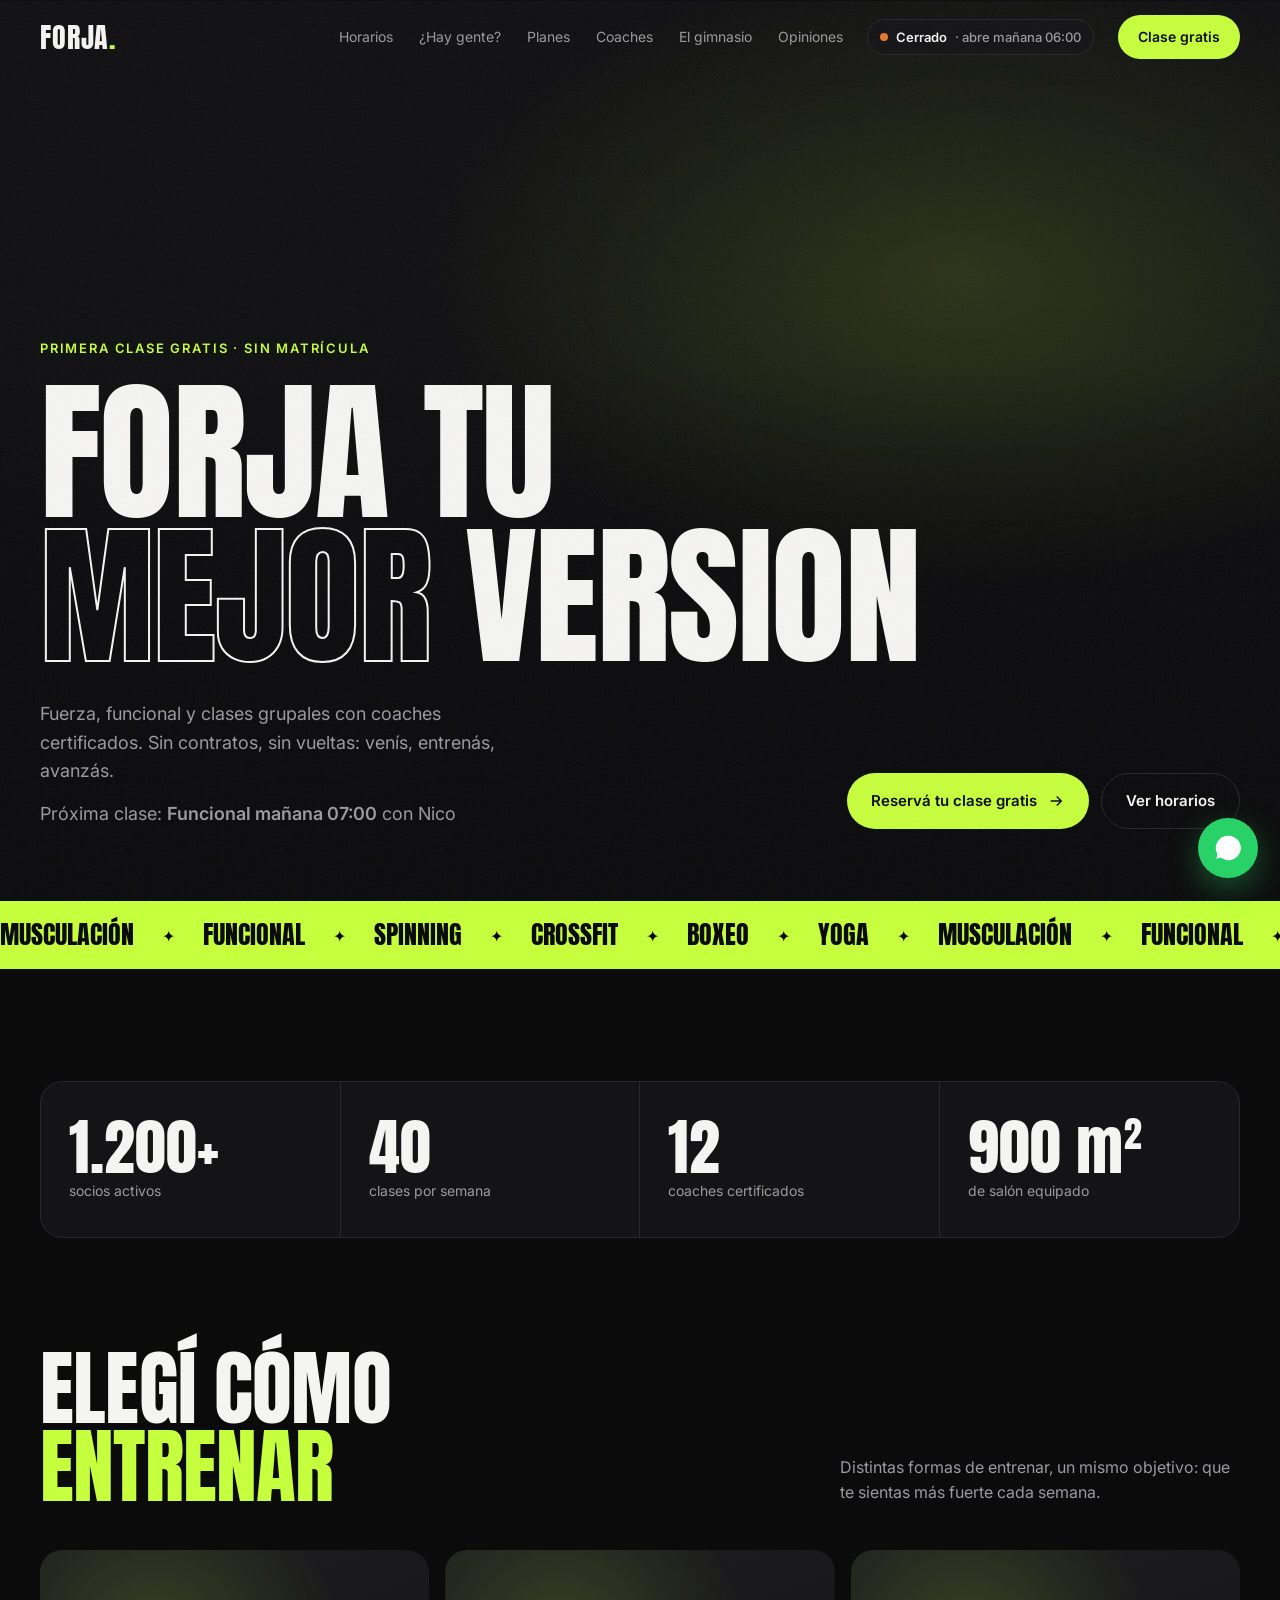
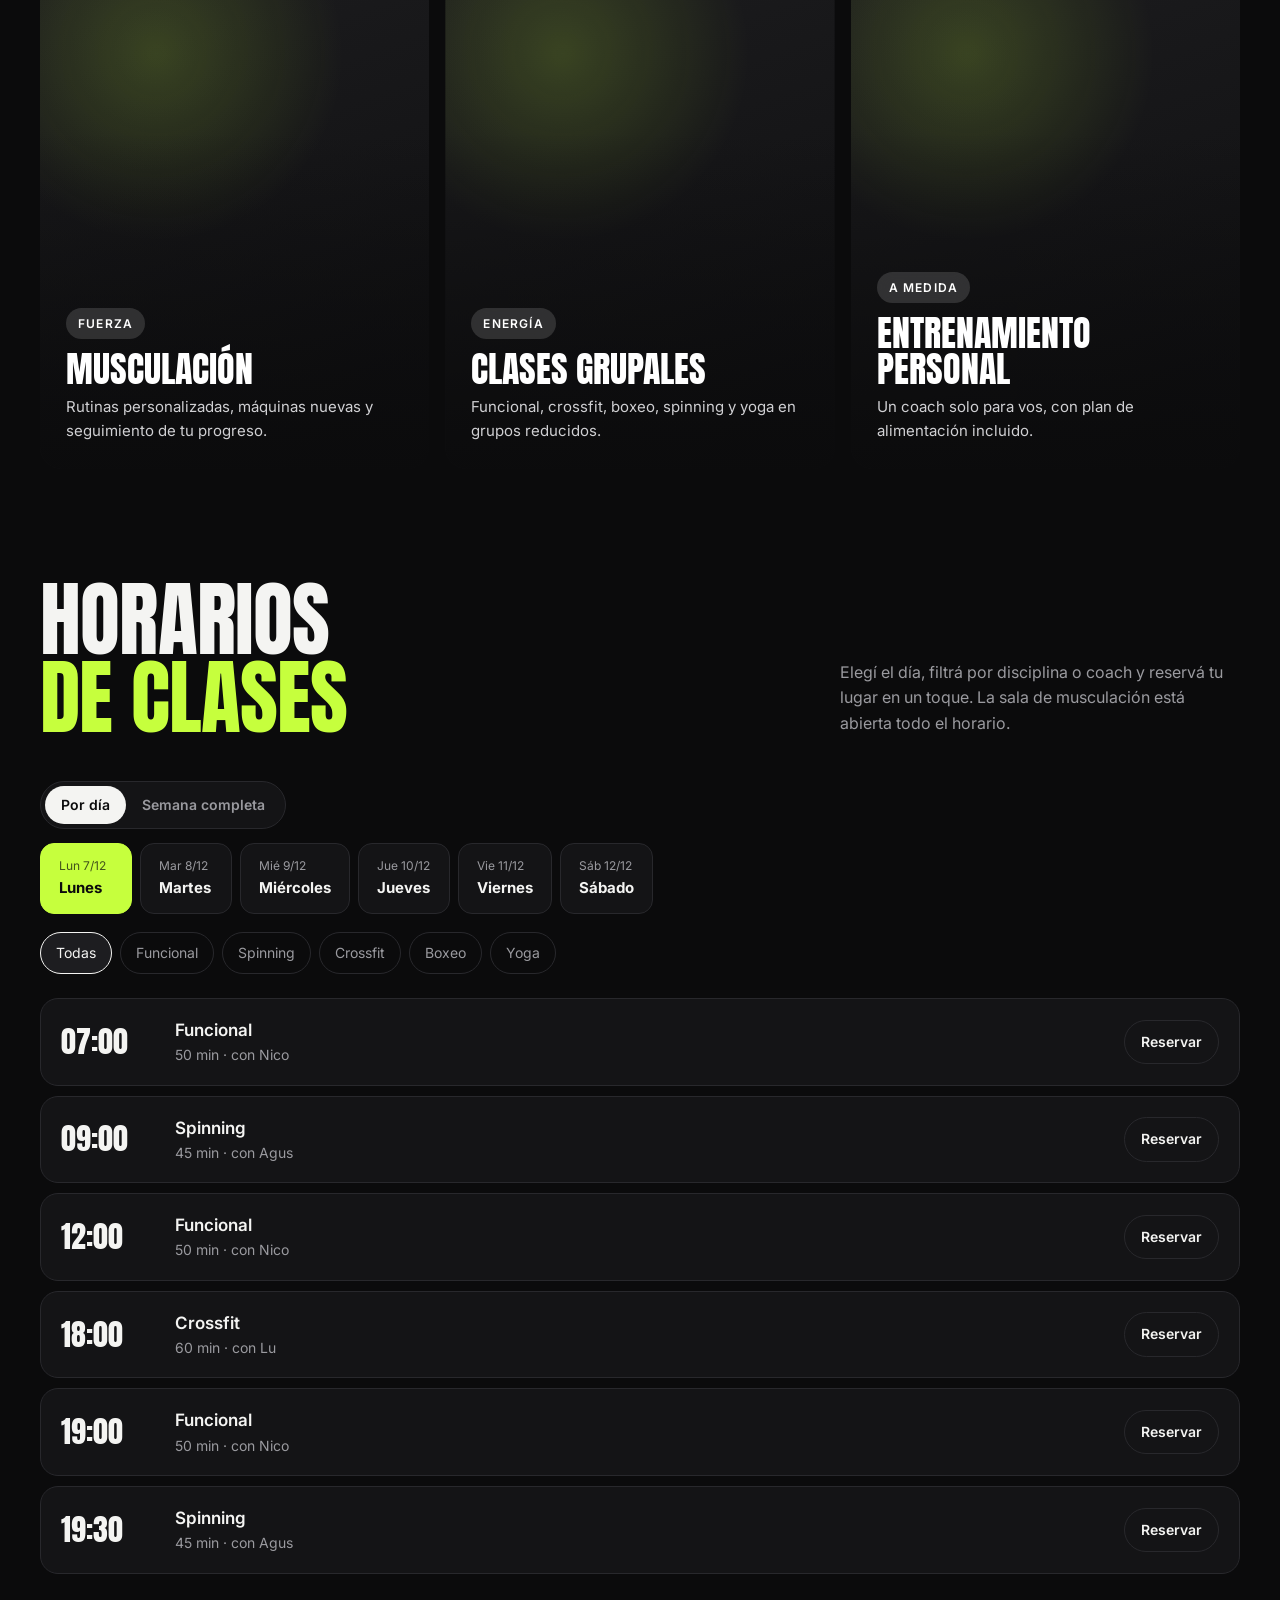
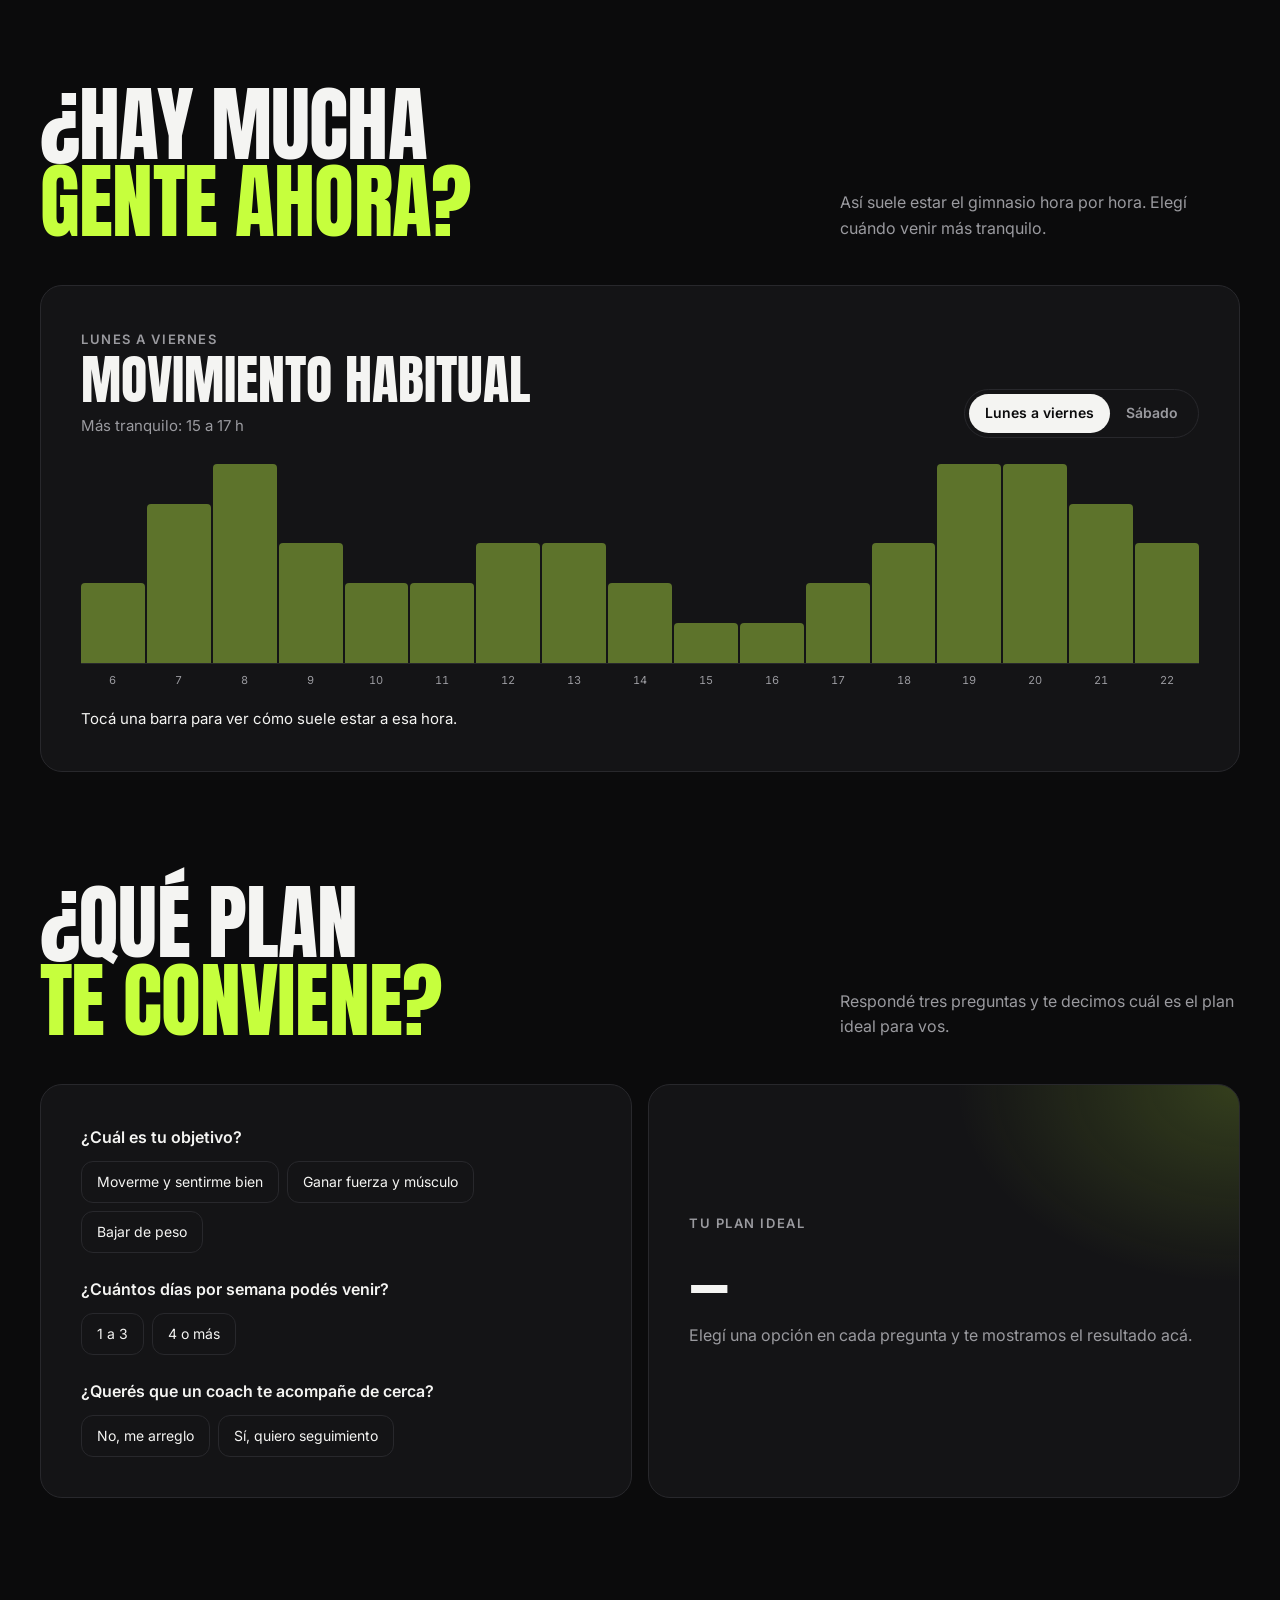
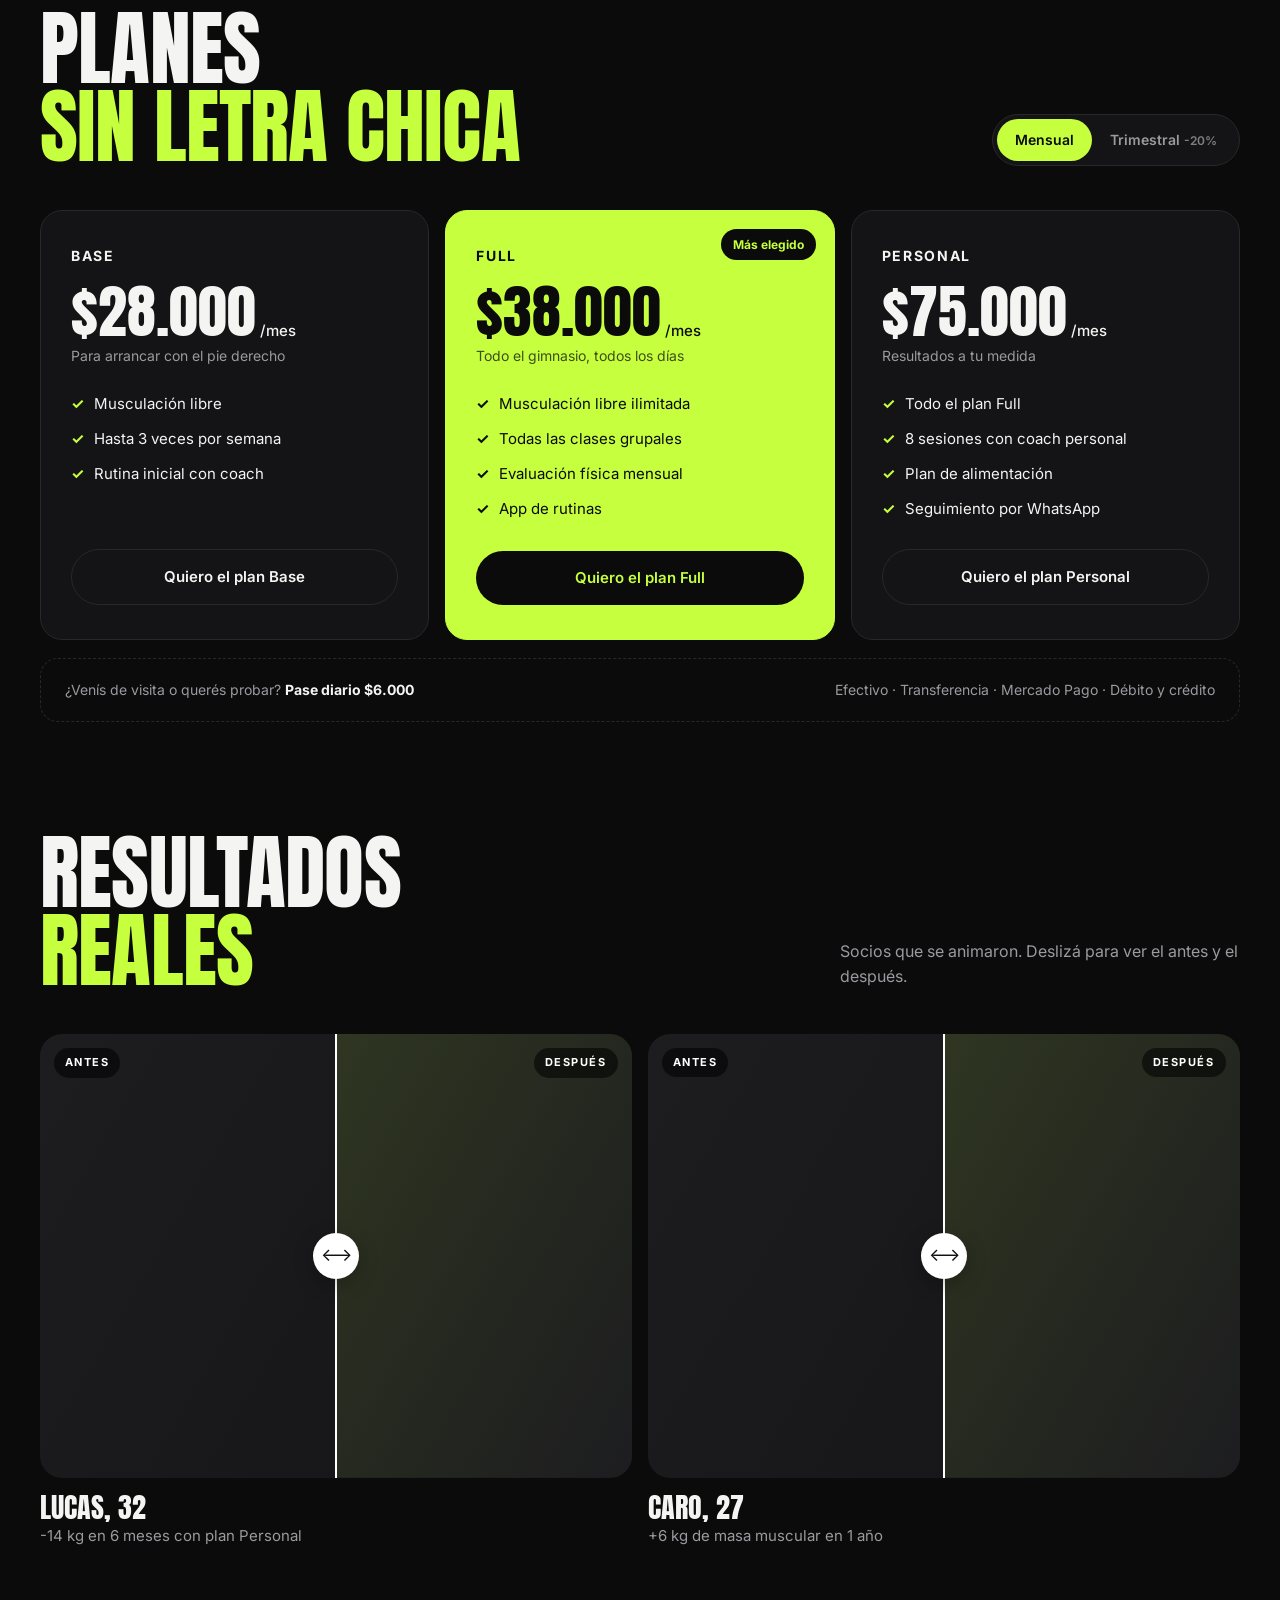
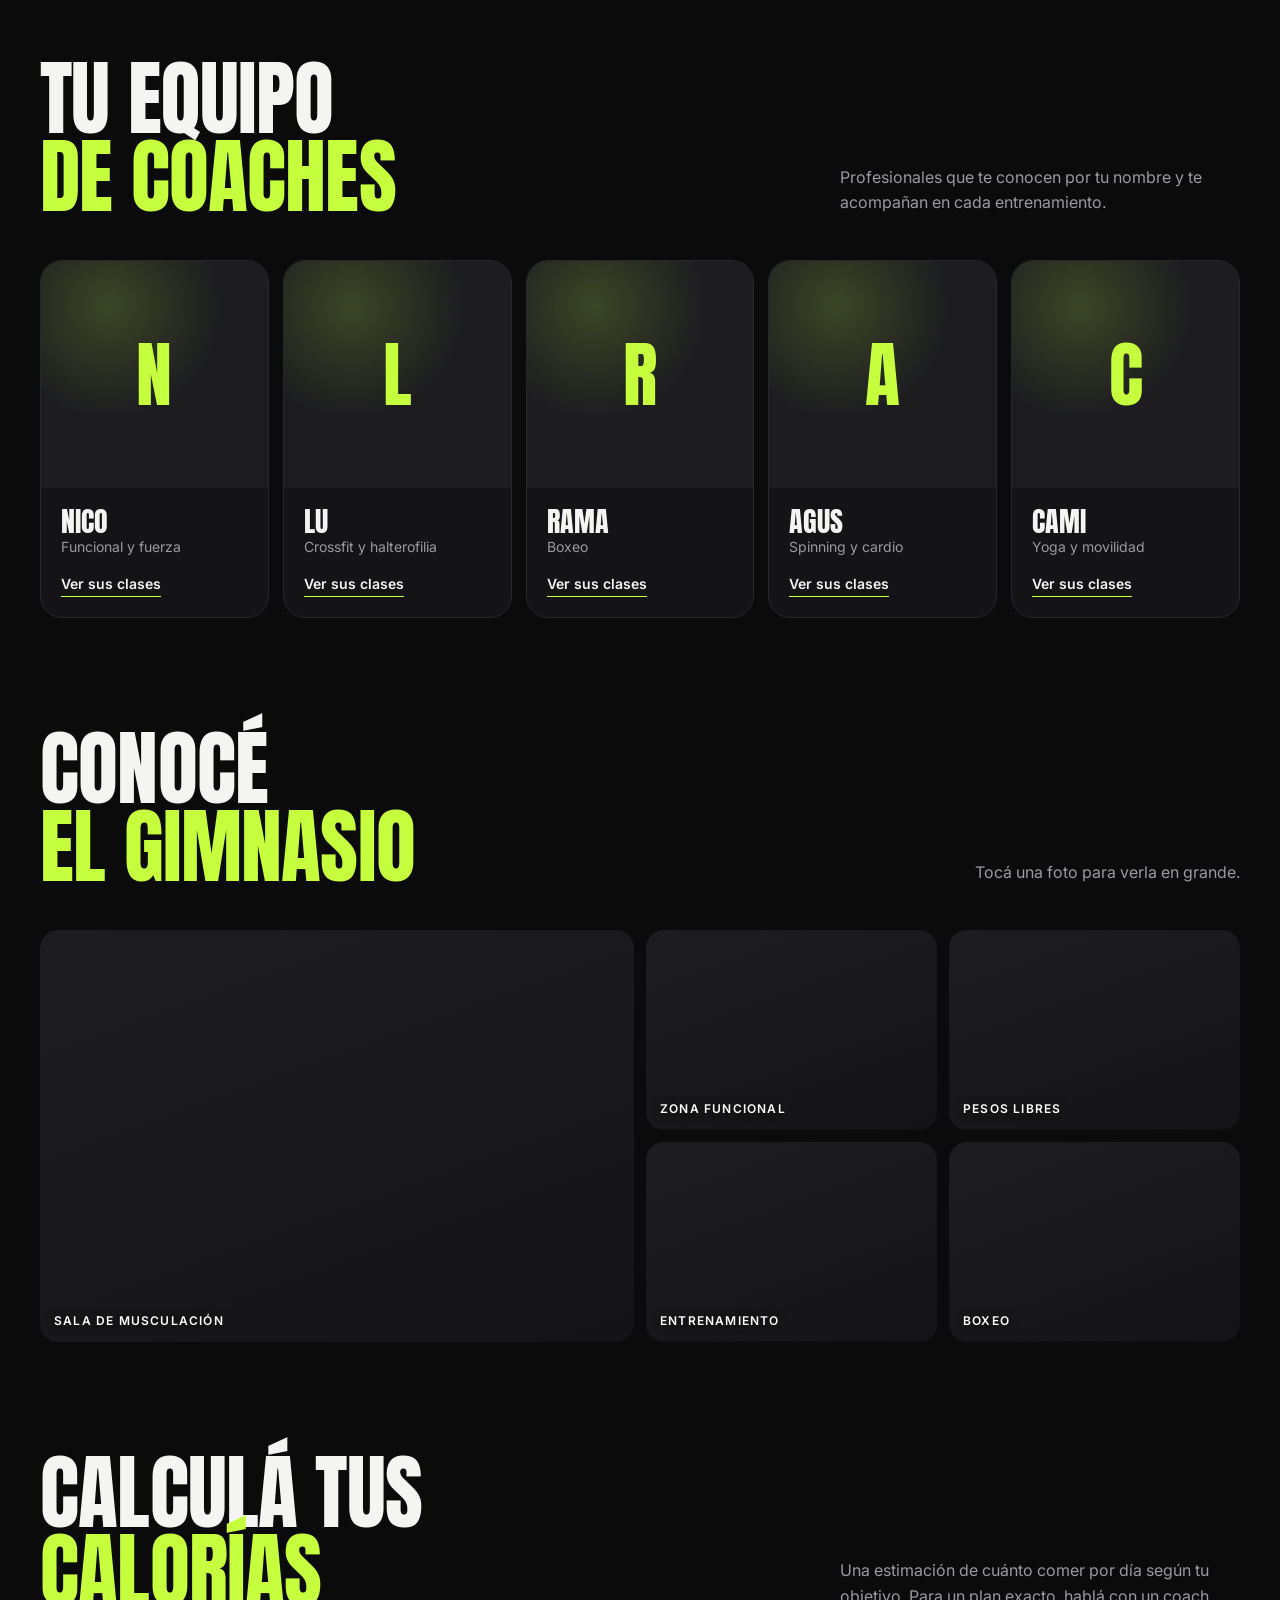
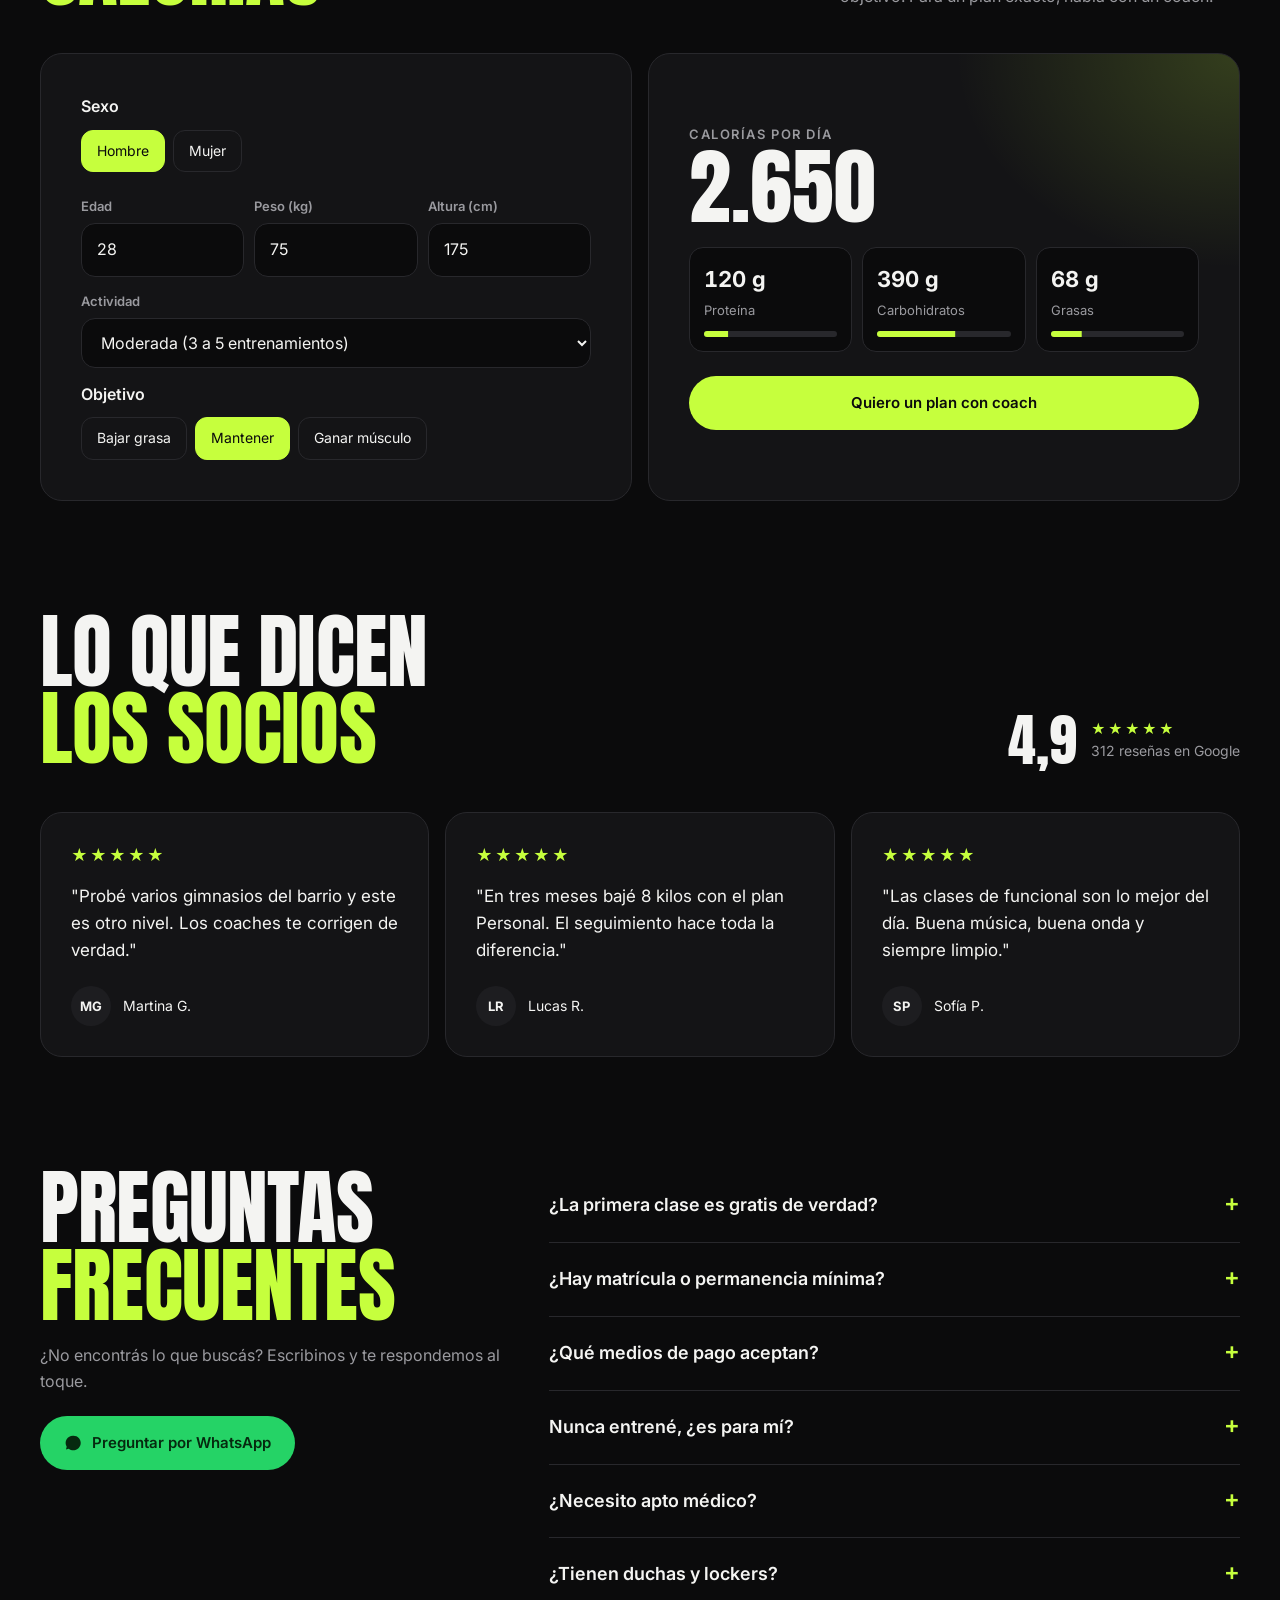
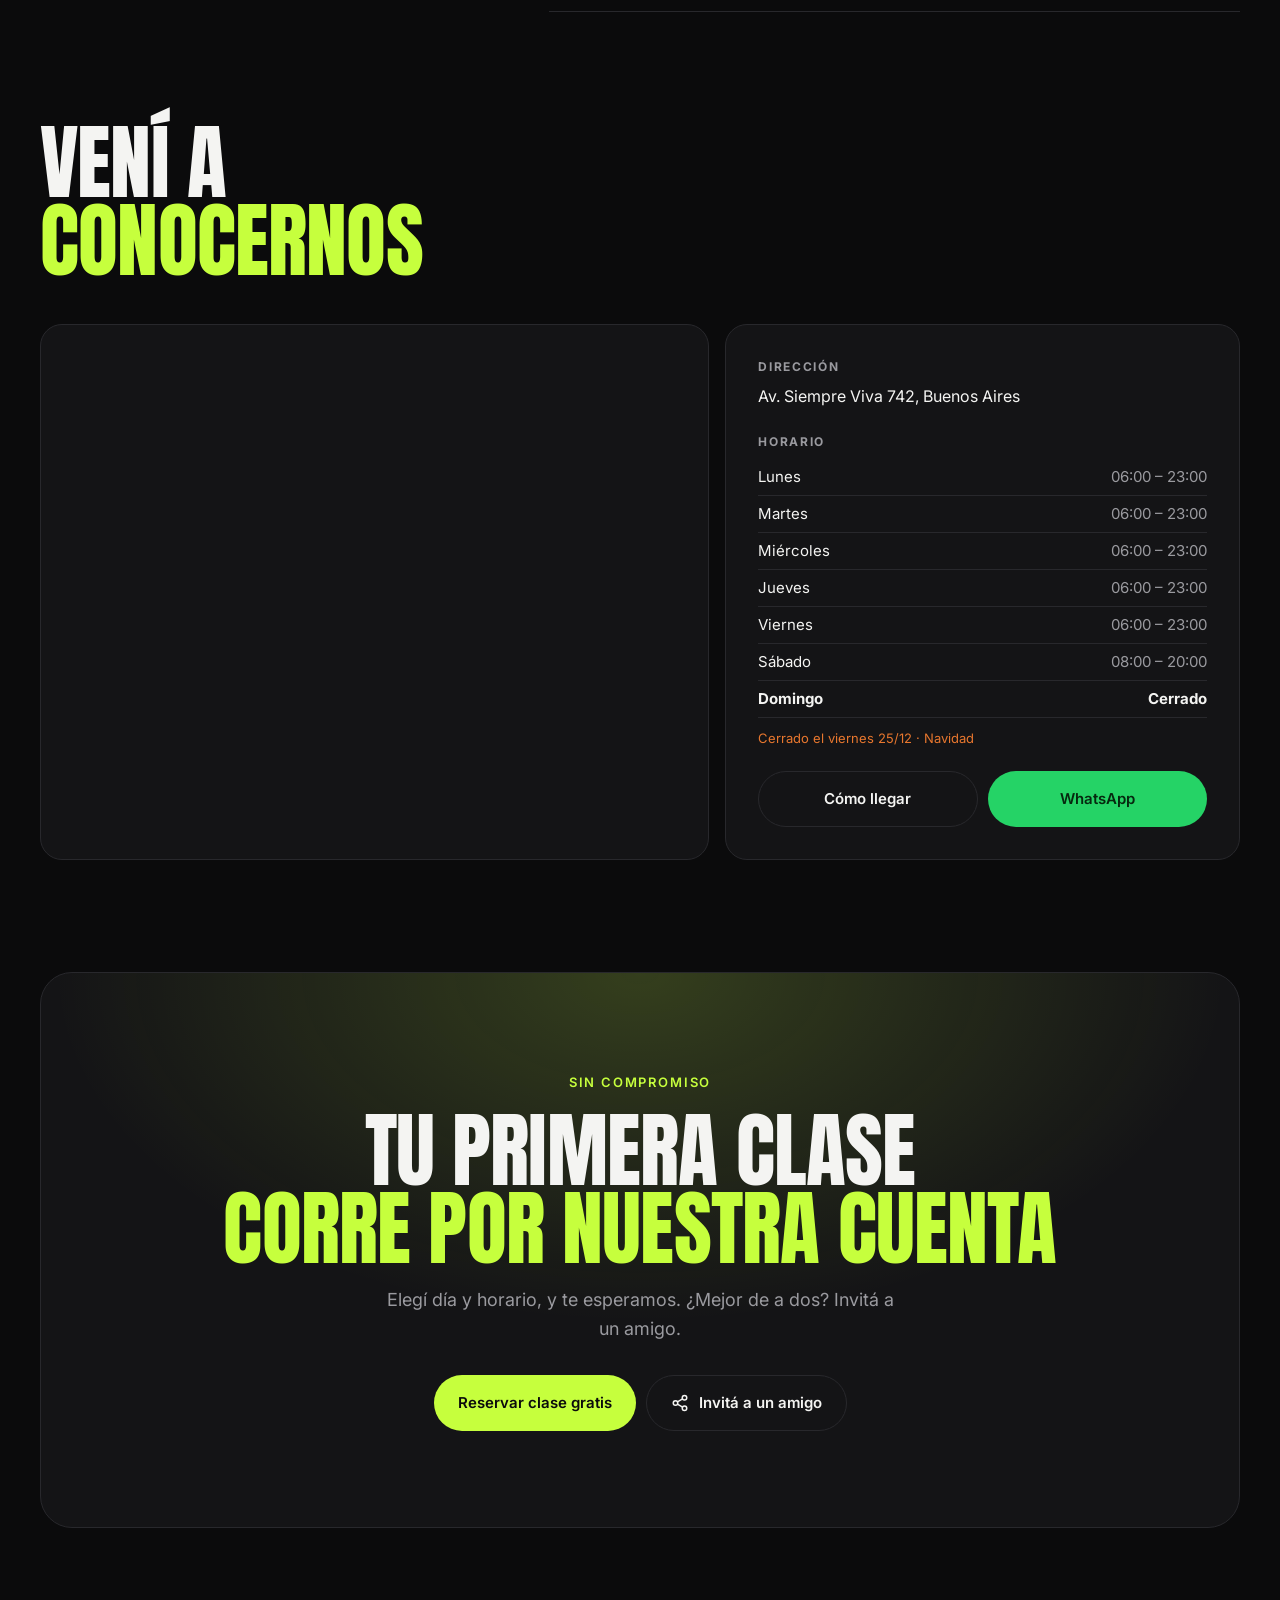
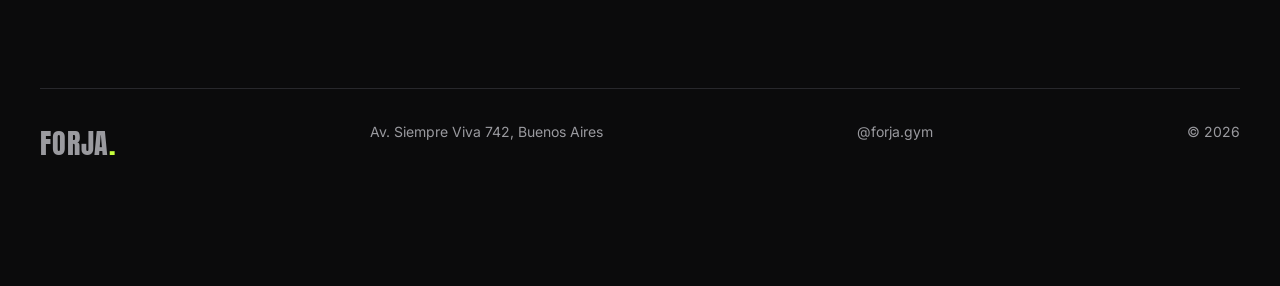
==== commit 1fc8abaa: "Shared core, generic editor, salon v3 and more interactive gym comun/: shared nucleo.js (theme, hour" ====
--- a/gimnasio/index.html
+++ b/gimnasio/index.html
@@ -10,88 +10,29 @@
 <link rel="preconnect" href="https://fonts.googleapis.com">
 <link rel="preconnect" href="https://fonts.gstatic.com" crossorigin>
 <link id="fuentes" rel="stylesheet" href="https://fonts.googleapis.com/css2?family=Anton&family=Inter:wght@400;500;600;700&display=swap">
+<link rel="stylesheet" href="../comun/base.css">
 <style>
-  :root {
-    --accent: #c6ff3d;
-    --accent-ink: #0b0b0c;
-    --accent-soft: rgba(198,255,61,.16);
-    --ease-out: cubic-bezier(0.23, 1, 0.32, 1);
-    --ease-in-out: cubic-bezier(0.77, 0, 0.175, 1);
-    --display: "Anton", "Impact", "Arial Narrow", sans-serif;
-    --body: "Inter", system-ui, -apple-system, "Segoe UI", sans-serif;
-    --display-case: uppercase;
-    --radius: 22px;
-    --ok: #3ddc84;
-    --warn: #ff8a3d;
-  }
+  :root { --accent: #c6ff3d; --accent-ink: #0b0b0c; --accent-soft: rgba(198,255,61,.16); --display: "Anton", "Impact", "Arial Narrow", sans-serif; --body: "Inter", system-ui, -apple-system, "Segoe UI", sans-serif; }
   [data-modo="oscuro"] { --bg: #0b0b0c; --surface: #141416; --surface-2: #1d1d20; --line: #28282c; --text: #f4f4f2; --muted: #9a9a9f; --grain: .045; }
   [data-modo="claro"] { --bg: #f3f2ee; --surface: #ffffff; --surface-2: #ebeae5; --line: #dedcd5; --text: #131313; --muted: #66666b; --grain: .03; }
-
-  * { box-sizing: border-box; margin: 0; padding: 0; }
-  html { scroll-behavior: smooth; scroll-padding-top: 84px; }
-  body { background: var(--bg); color: var(--text); font-family: var(--body); line-height: 1.6; -webkit-font-smoothing: antialiased; overflow-x: hidden; }
-  img, video { display: block; width: 100%; height: 100%; object-fit: cover; }
-  a { color: inherit; text-decoration: none; }
-  button { font: inherit; color: inherit; background: none; border: 0; cursor: pointer; }
-  .wrap { width: min(1200px, 100% - 32px); margin-inline: auto; }
-  :focus-visible { outline: 2px solid var(--accent); outline-offset: 3px; border-radius: 8px; }
   body::before { content: ""; position: fixed; inset: 0; pointer-events: none; z-index: 100; opacity: var(--grain);
     background-image: url("data:image/svg+xml,%3Csvg xmlns='http://www.w3.org/2000/svg' width='160' height='160'%3E%3Cfilter id='n'%3E%3CfeTurbulence type='fractalNoise' baseFrequency='.9' numOctaves='3'/%3E%3C/filter%3E%3Crect width='100%25' height='100%25' filter='url(%23n)'/%3E%3C/svg%3E"); }
-
-  /* ---------- Botones ---------- */
-  .btn { display: inline-flex; align-items: center; justify-content: center; gap: 10px; padding: 15px 24px; border-radius: 999px; font-weight: 600; font-size: 15px; white-space: nowrap;
-    transition: transform 160ms var(--ease-out), background-color 200ms ease, color 200ms ease, border-color 200ms ease, filter 200ms ease; }
-  .btn:active { transform: scale(0.97); }
-  .btn-primary { background: var(--accent); color: var(--accent-ink); }
-  .btn-ghost { border: 1px solid var(--line); }
-  .btn-wa { background: #25d366; color: #06290f; }
-  .btn-mp { background: #009ee3; color: #fff; }
-  .btn-sm { padding: 10px 16px; font-size: 14px; }
-  .btn svg { width: 18px; height: 18px; flex: none; }
-  @media (hover: hover) and (pointer: fine) {
-    .btn-primary:hover, .btn-mp:hover, .btn-wa:hover { filter: brightness(1.08); }
-    .btn-ghost:hover { border-color: var(--text); }
-  }
-
-  .status { display: inline-flex; align-items: center; gap: 8px; font-size: 13px; font-weight: 600; padding: 7px 12px; border-radius: 999px; background: var(--surface); border: 1px solid var(--line); white-space: nowrap; }
-  .status i { width: 8px; height: 8px; border-radius: 50%; background: var(--warn); flex: none; }
-  .status.open i { background: var(--ok); box-shadow: 0 0 0 4px rgba(61,220,132,.18); }
-  .status span { color: var(--muted); font-weight: 500; }
-
-  /* ---------- Barra de aviso ---------- */
-  .aviso { position: relative; z-index: 51; background: var(--accent); color: var(--accent-ink); font-size: 14px; font-weight: 600; }
-  .aviso .wrap { display: flex; align-items: center; justify-content: center; gap: 8px 16px; flex-wrap: wrap; min-height: 42px; padding: 8px 36px; text-align: center; }
-  .aviso a { text-decoration: underline; text-underline-offset: 3px; }
-  .count { display: inline-flex; gap: 4px; font-variant-numeric: tabular-nums; }
-  .count b { background: var(--accent-ink); color: var(--accent); padding: 1px 6px; border-radius: 6px; font-size: 13px; }
-  .aviso .cerrar { position: absolute; right: 10px; top: 50%; transform: translateY(-50%); width: 28px; height: 28px; border-radius: 50%; display: grid; place-items: center; }
-  .aviso .cerrar:active { transform: translateY(-50%) scale(0.92); }
-
-  /* ---------- Nav ---------- */
-  .nav { position: sticky; top: 0; z-index: 50; border-bottom: 1px solid transparent; transition: background-color 250ms ease, border-color 250ms ease; margin-bottom: -72px; }
-  .nav.scrolled { background: color-mix(in srgb, var(--bg) 86%, transparent); backdrop-filter: blur(14px); -webkit-backdrop-filter: blur(14px); border-color: var(--line); }
-  .nav .wrap { display: flex; align-items: center; gap: 24px; height: 72px; }
-  .logo { font-family: var(--display); font-size: 28px; letter-spacing: .03em; text-transform: var(--display-case); white-space: nowrap; display: inline-flex; align-items: center; }
+  .logo { font-family: var(--display); font-size: 28px; letter-spacing: .03em; text-transform: uppercase; }
   .logo b { color: var(--accent); font-weight: inherit; }
-  .logo img { height: 40px; width: auto; object-fit: contain; }
-  .nav-links { display: flex; gap: 26px; font-size: 14px; color: var(--muted); margin-left: auto; }
-  .nav-links a { transition: color 200ms ease; }
-  @media (hover: hover) and (pointer: fine) { .nav-links a:hover { color: var(--text); } }
-  .nav .btn { padding: 11px 20px; font-size: 14px; }
-  @media (max-width: 1080px) { .nav-links { display: none; } .nav .status { margin-left: auto; } }
-  @media (max-width: 560px) { .nav .btn { display: none; } .logo { font-size: 24px; } }
+  @media (max-width: 560px) { .logo { font-size: 24px; } }
+  [data-modo="claro"] .eyebrow { color: var(--text); }
+  [data-modo="claro"] h2 span { color: var(--text); background: linear-gradient(transparent 62%, var(--accent) 62%); }
+  [data-modo="claro"] details.qa summary::after, [data-modo="claro"] .plan li::before { color: var(--text); }
+  [data-modo="oscuro"] .map iframe { filter: grayscale(1) invert(.92) contrast(.9); }
 
   /* ---------- Portada ---------- */
   .hero { position: relative; min-height: 100svh; display: flex; align-items: flex-end; padding: 130px 0 72px; overflow: hidden; isolation: isolate; }
-  .hero-media { position: absolute; inset: 0; z-index: -1;
-    background: radial-gradient(60% 50% at 75% 30%, var(--accent-soft), transparent 70%), linear-gradient(180deg, var(--surface), var(--bg)); }
+  .hero-media { position: absolute; inset: 0; z-index: -1; background: radial-gradient(60% 50% at 75% 30%, var(--accent-soft), transparent 70%), linear-gradient(180deg, var(--surface), var(--bg)); }
   .hero-media img, .hero-media video { opacity: .5; filter: grayscale(.35) contrast(1.1); }
   [data-modo="claro"] .hero-media img, [data-modo="claro"] .hero-media video { opacity: .28; }
   .hero-media::after { content: ""; position: absolute; inset: 0; background: linear-gradient(180deg, color-mix(in srgb, var(--bg) 40%, transparent), color-mix(in srgb, var(--bg) 10%, transparent) 40%, var(--bg)); }
   .eyebrow { display: inline-flex; align-items: center; gap: 10px; font-size: 13px; font-weight: 600; letter-spacing: .14em; text-transform: uppercase; color: var(--accent); }
-  [data-modo="claro"] .eyebrow { color: var(--text); }
-  [data-modo="claro"] .eyebrow::before { content: ""; width: 8px; height: 8px; border-radius: 50%; background: var(--accent); }
-  .hero h1 { font-family: var(--display); font-weight: 400; font-size: clamp(56px, 12vw, 172px); line-height: .9; text-transform: var(--display-case); margin: 22px 0 28px; letter-spacing: -.01em; }
+  .hero h1 { font-family: var(--display); font-weight: 400; font-size: clamp(56px, 12vw, 172px); line-height: .9; text-transform: uppercase; margin: 22px 0 28px; letter-spacing: -.01em; }
   .hero h1 .line { display: block; overflow: hidden; padding-bottom: .04em; }
   .hero h1 .line > span { display: block; transform: translateY(105%); animation: lineUp 1000ms var(--ease-out) forwards; }
   .hero h1 .line:nth-child(2) > span { animation-delay: 90ms; }
@@ -99,28 +40,29 @@
   .hero-bottom { display: flex; flex-wrap: wrap; gap: 28px; align-items: flex-end; justify-content: space-between; }
   .hero p { max-width: 470px; color: var(--muted); font-size: 18px; }
   .hero-ctas { display: flex; flex-wrap: wrap; gap: 12px; }
-  .next-class { margin-top: 14px; font-size: 14px; }
-  .next-class b { font-weight: 600; }
+  .live { margin-top: 14px; font-size: 14px; display: grid; gap: 4px; }
+  .live b { font-weight: 600; }
   .intro { opacity: 0; transform: translateY(22px); animation: rise 900ms var(--ease-out) forwards; }
   .d1 { animation-delay: 300ms; } .d2 { animation-delay: 420ms; }
-  @keyframes rise { to { opacity: 1; transform: none; } }
   @keyframes lineUp { to { transform: none; } }
-
   .marquee { background: var(--accent); color: var(--accent-ink); overflow: hidden; }
   .marquee-track { display: flex; width: max-content; animation: slide 30s linear infinite; }
-  .marquee span { font-family: var(--display); font-size: 26px; text-transform: var(--display-case); padding: 13px 0; white-space: nowrap; }
+  .marquee span { font-family: var(--display); font-size: 26px; text-transform: uppercase; padding: 13px 0; white-space: nowrap; }
   .marquee span::after { content: "✦"; margin: 0 28px; font-size: 16px; vertical-align: middle; }
   @keyframes slide { to { transform: translateX(-50%); } }
 
   /* ---------- Secciones ---------- */
   main > section { padding: 112px 0 0; }
   main > section:last-child { padding-bottom: 112px; }
-  main > section.hero { padding-top: 130px; padding-bottom: 72px; }
+  main > section.hero { padding: 130px 0 72px; }
   .head { display: flex; flex-wrap: wrap; gap: 20px 32px; justify-content: space-between; align-items: flex-end; margin-bottom: 44px; }
-  h2 { font-family: var(--display); font-weight: 400; font-size: clamp(42px, 6.4vw, 84px); line-height: .95; text-transform: var(--display-case); letter-spacing: -.01em; }
+  h2 { font-family: var(--display); font-weight: 400; font-size: clamp(42px, 6.4vw, 84px); line-height: .95; text-transform: uppercase; letter-spacing: -.01em; }
   h2 span { color: var(--accent); }
-  [data-modo="claro"] h2 span { color: var(--text); background: linear-gradient(transparent 62%, var(--accent) 62%); }
   .head p { max-width: 400px; color: var(--muted); }
+  .card { padding: clamp(24px, 4vw, 40px); border-radius: var(--radius); background: var(--surface); border: 1px solid var(--line); }
+  .duo { display: grid; grid-template-columns: 1fr 1fr; gap: 16px; }
+  @media (max-width: 860px) { .duo { grid-template-columns: 1fr; } }
+  .kicker { font-size: 13px; font-weight: 600; letter-spacing: .12em; text-transform: uppercase; color: var(--muted); }
 
   .stats { display: grid; grid-template-columns: repeat(4, 1fr); border: 1px solid var(--line); border-radius: var(--radius); overflow: hidden; background: var(--surface); }
   .stat { padding: 34px 28px; border-right: 1px solid var(--line); }
@@ -136,12 +78,16 @@
   .program::after { content: ""; position: absolute; inset: 0; z-index: -1; background: linear-gradient(180deg, transparent 35%, rgba(11,11,12,.95)); }
   .program-body { position: absolute; inset: auto 0 0; padding: 26px; }
   .tag { display: inline-block; font-size: 12px; font-weight: 600; letter-spacing: .1em; text-transform: uppercase; padding: 6px 12px; border-radius: 999px; background: rgba(255,255,255,.14); backdrop-filter: blur(8px); margin-bottom: 12px; }
-  .program h3 { font-family: var(--display); font-weight: 400; font-size: 36px; text-transform: var(--display-case); line-height: 1; margin-bottom: 8px; }
+  .program h3 { font-family: var(--display); font-weight: 400; font-size: 36px; text-transform: uppercase; line-height: 1; margin-bottom: 8px; }
   .program p { color: #d0d0d3; font-size: 15px; }
   @media (hover: hover) and (pointer: fine) { .program:hover .ph { transform: scale(1.04); } }
   @media (max-width: 900px) { .programs { grid-template-columns: 1fr; } .program { aspect-ratio: 16/11; } }
 
   /* ---------- Horarios ---------- */
+  .toolbar { display: flex; flex-wrap: wrap; gap: 12px; justify-content: space-between; align-items: center; margin-bottom: 14px; }
+  .seg { display: inline-flex; padding: 4px; border-radius: 999px; background: var(--surface); border: 1px solid var(--line); }
+  .seg button { padding: 8px 16px; border-radius: 999px; font-size: 14px; font-weight: 600; color: var(--muted); transition: background-color 200ms ease, color 200ms ease; }
+  .seg button[aria-pressed="true"] { background: var(--text); color: var(--bg); }
   .tabs { display: flex; gap: 8px; overflow-x: auto; scrollbar-width: none; padding-bottom: 4px; margin-bottom: 14px; }
   .tabs::-webkit-scrollbar { display: none; }
   .tab { flex: none; padding: 12px 18px; border-radius: 14px; border: 1px solid var(--line); background: var(--surface); text-align: left; min-width: 92px;
@@ -153,8 +99,6 @@
   .tab[aria-selected="true"] small { color: inherit; opacity: .7; }
   .tab.holiday small { color: var(--warn); }
   .chips { display: flex; flex-wrap: wrap; gap: 8px; margin-bottom: 24px; }
-  .chip { padding: 8px 14px; border-radius: 999px; border: 1px solid var(--line); font-size: 14px; color: var(--muted); transition: background-color 200ms ease, color 200ms ease, border-color 200ms ease; }
-  .chip[aria-pressed="true"] { color: var(--text); border-color: var(--text); background: var(--surface-2); }
   .chip.coach { color: var(--accent-ink); background: var(--accent); border-color: var(--accent); }
   .classes { display: grid; gap: 10px; }
   .class { display: grid; grid-template-columns: 96px 1fr auto; gap: 18px; align-items: center; padding: 18px 20px; border-radius: 18px; background: var(--surface); border: 1px solid var(--line);
@@ -165,32 +109,50 @@
   .class p { color: var(--muted); font-size: 14px; }
   .class.past { opacity: .45; }
   .badge { display: inline-block; font-size: 11px; font-weight: 700; letter-spacing: .06em; text-transform: uppercase; padding: 3px 8px; border-radius: 999px; margin-left: 8px; vertical-align: 2px; }
-  .badge.live { background: rgba(61,220,132,.15); color: var(--ok); }
+  .badge.live { background: color-mix(in srgb, var(--ok) 18%, transparent); color: var(--ok); }
   .badge.next { background: var(--accent-soft); color: var(--text); }
-  .empty { padding: 40px; text-align: center; color: var(--muted); border: 1px dashed var(--line); border-radius: 18px; }
   @media (max-width: 600px) { .class { grid-template-columns: 64px 1fr; } .class time { font-size: 24px; } .class .btn { grid-column: 1 / -1; } }
+  .week { overflow-x: auto; border: 1px solid var(--line); border-radius: 18px; background: var(--surface); }
+  .week table { border-collapse: collapse; width: 100%; min-width: 760px; font-size: 13px; }
+  .week th, .week td { padding: 8px; border-bottom: 1px solid var(--line); text-align: left; vertical-align: top; }
+  .week th { font-size: 12px; letter-spacing: .08em; text-transform: uppercase; color: var(--muted); font-weight: 600; position: sticky; top: 0; background: var(--surface); }
+  .week th.today { color: var(--text); }
+  .week td.t { font-family: var(--display); font-size: 18px; width: 70px; color: var(--muted); }
+  .week td.today { background: var(--accent-soft); }
+  .slot { display: block; width: 100%; text-align: left; padding: 6px 9px; border-radius: 9px; background: var(--surface-2); border-left: 3px solid var(--accent); margin-bottom: 4px; line-height: 1.3;
+    transition: transform 160ms var(--ease-out), background-color 200ms ease; }
+  .slot:active { transform: scale(0.97); }
+  .slot small { display: block; color: var(--muted); font-size: 11px; }
+  @media (hover: hover) and (pointer: fine) { .slot:hover { background: var(--line); } }
+
+  /* ---------- Afluencia ---------- */
+  .crowd-top { display: flex; flex-wrap: wrap; gap: 16px 32px; justify-content: space-between; align-items: flex-end; margin-bottom: 26px; }
+  .crowd-now { font-family: var(--display); font-size: clamp(34px, 4.6vw, 54px); text-transform: uppercase; line-height: 1; }
+  .crowd-sub { color: var(--muted); font-size: 15px; margin-top: 8px; }
+  .bars { position: relative; display: grid; grid-auto-flow: column; grid-auto-columns: 1fr; gap: 2px; align-items: end; height: 200px; border-bottom: 1px solid var(--line); }
+  .bars button { position: relative; height: 100%; display: flex; align-items: flex-end; }
+  .bars i { display: block; width: 100%; border-radius: 4px 4px 0 0; background: color-mix(in srgb, var(--accent) 38%, var(--surface-2)); min-height: 3px;
+    transform-origin: bottom; transition: transform 600ms var(--ease-out), background-color 200ms ease; transition-delay: var(--d, 0ms); }
+  .bars.off i { transform: scaleY(0); }
+  .bars button.now i { background: var(--accent); }
+  .bars button.now::before { content: "Ahora"; position: absolute; top: -26px; left: 50%; transform: translateX(-50%); font-size: 11px; font-weight: 700; letter-spacing: .06em; text-transform: uppercase; white-space: nowrap; }
+  @media (hover: hover) and (pointer: fine) { .bars button:hover i { background: color-mix(in srgb, var(--accent) 70%, var(--surface-2)); } }
+  .bars button[aria-pressed="true"] i { outline: 2px solid var(--text); outline-offset: 1px; }
+  .hours-axis { display: grid; grid-auto-flow: column; grid-auto-columns: 1fr; gap: 2px; margin-top: 8px; font-size: 11px; color: var(--muted); text-align: center; font-variant-numeric: tabular-nums; }
+  .crowd-tip { margin-top: 18px; min-height: 24px; font-size: 15px; }
+  .crowd-tip b { font-weight: 600; }
+  @media (max-width: 600px) { .bars { height: 160px; } .hours-axis span:nth-child(even) { visibility: hidden; } }
 
   /* ---------- Recomendador / calculadora ---------- */
-  .duo { display: grid; grid-template-columns: 1fr 1fr; gap: 16px; }
-  .card { padding: clamp(26px, 4vw, 42px); border-radius: var(--radius); background: var(--surface); border: 1px solid var(--line); }
   .q { margin-bottom: 24px; }
   .q:last-child { margin-bottom: 0; }
-  .q > p, .q > label { display: block; font-weight: 600; margin-bottom: 10px; }
-  .opts { display: flex; flex-wrap: wrap; gap: 8px; }
-  .opt { padding: 10px 16px; border-radius: 12px; border: 1px solid var(--line); font-size: 14px; transition: background-color 200ms ease, color 200ms ease, border-color 200ms ease, transform 160ms var(--ease-out); }
-  .opt:active { transform: scale(0.97); }
-  .opt[aria-pressed="true"] { background: var(--accent); color: var(--accent-ink); border-color: var(--accent); }
+  .q > p { font-weight: 600; margin-bottom: 10px; }
   .result { display: flex; flex-direction: column; justify-content: center; background: radial-gradient(80% 80% at 100% 0%, var(--accent-soft), transparent 60%), var(--surface); }
-  .kicker { font-size: 13px; font-weight: 600; letter-spacing: .12em; text-transform: uppercase; color: var(--muted); }
-  .result h3 { font-family: var(--display); font-weight: 400; font-size: clamp(48px, 6vw, 72px); text-transform: var(--display-case); line-height: 1; margin: 10px 0 6px; }
+  .result h3 { font-family: var(--display); font-weight: 400; font-size: clamp(48px, 6vw, 72px); text-transform: uppercase; line-height: 1; margin: 10px 0 6px; }
   .result .why { color: var(--muted); margin-bottom: 24px; }
   .swap { transition: opacity 200ms ease, transform 200ms var(--ease-out); }
   .swap.out { opacity: 0; transform: translateY(6px); }
   .inputs { display: grid; grid-template-columns: repeat(3, 1fr); gap: 10px; }
-  .field { display: grid; gap: 6px; margin-bottom: 14px; }
-  .field label { font-size: 13px; font-weight: 600; color: var(--muted); }
-  .field input, .field select { width: 100%; padding: 13px 15px; border-radius: 14px; border: 1px solid var(--line); background: var(--bg); color: var(--text); font: inherit; font-size: 16px; }
-  .field input:focus, .field select:focus { outline: none; border-color: var(--accent); }
   .macros { display: grid; grid-template-columns: repeat(3, 1fr); gap: 10px; margin: 18px 0 24px; }
   .macro { padding: 14px; border-radius: 14px; background: var(--bg); border: 1px solid var(--line); }
   .macro strong { display: block; font-size: 22px; font-variant-numeric: tabular-nums; }
@@ -198,7 +160,6 @@
   .bar { height: 6px; border-radius: 99px; background: var(--line); margin-top: 8px; overflow: hidden; }
   .bar i { display: block; height: 100%; background: var(--accent); transform-origin: left; transition: transform 600ms var(--ease-out); }
   .kcal { font-family: var(--display); font-size: clamp(56px, 7vw, 84px); line-height: 1; font-variant-numeric: tabular-nums; }
-  @media (max-width: 860px) { .duo { grid-template-columns: 1fr; } }
 
   /* ---------- Planes ---------- */
   .billing { display: inline-flex; padding: 4px; border-radius: 999px; background: var(--surface); border: 1px solid var(--line); position: relative; }
@@ -219,44 +180,39 @@
   .plan ul { list-style: none; margin: 24px 0 28px; display: grid; gap: 11px; font-size: 15px; }
   .plan li { display: flex; gap: 10px; }
   .plan li::before { content: "✓"; color: var(--accent); font-weight: 700; }
-  [data-modo="claro"] .plan li::before, .plan.featured li::before { color: inherit; }
+  .plan.featured li::before { color: inherit; }
   .plan .acts { margin-top: auto; display: grid; gap: 8px; }
   .plan.featured .btn-ghost { border-color: currentColor; }
   .plan.featured .btn-primary { background: var(--accent-ink); color: var(--accent); }
   .plan-extra { display: flex; flex-wrap: wrap; gap: 12px 24px; justify-content: space-between; align-items: center; margin-top: 18px; padding: 20px 24px; border-radius: 18px; border: 1px dashed var(--line); color: var(--muted); font-size: 14px; }
   .plan-extra b { color: var(--text); }
 
-  /* ---------- Coaches ---------- */
+  /* ---------- Resultados ---------- */
+  .results { display: grid; grid-template-columns: repeat(auto-fit, minmax(300px, 1fr)); gap: 16px; }
+  .res figcaption { margin-top: 14px; }
+  .res strong { font-family: var(--display); font-weight: 400; font-size: 28px; text-transform: uppercase; display: block; line-height: 1.1; }
+  .res span { color: var(--muted); font-size: 15px; }
+
+  /* ---------- Coaches / galería ---------- */
   .coaches { display: grid; grid-template-columns: repeat(auto-fill, minmax(210px, 1fr)); gap: 14px; }
   .coach { border-radius: var(--radius); overflow: hidden; background: var(--surface); border: 1px solid var(--line); }
-  .coach .pic { aspect-ratio: 1; position: relative; display: grid; place-items: center; overflow: hidden;
-    background: radial-gradient(70% 70% at 30% 20%, var(--accent-soft), transparent 70%), var(--surface-2); }
+  .coach .pic { aspect-ratio: 1; position: relative; display: grid; place-items: center; overflow: hidden; background: radial-gradient(70% 70% at 30% 20%, var(--accent-soft), transparent 70%), var(--surface-2); }
   .coach .pic span { font-family: var(--display); font-size: 72px; color: var(--accent); text-transform: uppercase; }
   [data-modo="claro"] .coach .pic span { color: var(--text); }
   .coach .pic img { position: absolute; inset: 0; }
   .coach-body { padding: 18px 20px 20px; }
-  .coach h3 { font-family: var(--display); font-weight: 400; font-size: 28px; text-transform: var(--display-case); line-height: 1.1; }
+  .coach h3 { font-family: var(--display); font-weight: 400; font-size: 28px; text-transform: uppercase; line-height: 1.1; }
   .coach p { color: var(--muted); font-size: 14px; margin-bottom: 12px; }
-  .coach .lnk { font-size: 14px; font-weight: 600; border-bottom: 1px solid var(--accent); padding-bottom: 1px; }
-
-  /* ---------- Galería ---------- */
+  .lnk { font-size: 14px; font-weight: 600; border-bottom: 1px solid var(--accent); padding-bottom: 1px; }
   .gallery { display: grid; grid-template-columns: repeat(4, 1fr); grid-auto-rows: 200px; gap: 12px; }
   .shot { position: relative; border-radius: 18px; overflow: hidden; background: linear-gradient(160deg, var(--surface-2), var(--surface)); }
   .shot:first-child { grid-column: span 2; grid-row: span 2; }
   .shot img { transition: transform 700ms var(--ease-out); }
   .shot span { position: absolute; left: 14px; bottom: 12px; font-size: 12px; font-weight: 600; letter-spacing: .1em; text-transform: uppercase; color: #fff; text-shadow: 0 1px 8px rgba(0,0,0,.6); }
-  .shot::after { content: "⤢"; position: absolute; right: 12px; top: 10px; color: #fff; opacity: 0; transition: opacity 200ms ease; }
-  @media (hover: hover) and (pointer: fine) { .shot:hover img { transform: scale(1.04); } .shot:hover::after { opacity: 1; } }
+  @media (hover: hover) and (pointer: fine) { .shot:hover img { transform: scale(1.04); } }
   @media (max-width: 760px) { .gallery { grid-template-columns: 1fr 1fr; grid-auto-rows: 150px; } }
-  .lightbox { width: min(1100px, 100% - 24px); background: transparent; border: 0; color: #fff; }
-  .lightbox figure { position: relative; border-radius: 20px; overflow: hidden; background: #111; aspect-ratio: 16/10; touch-action: pan-y; }
-  .lightbox figcaption { margin-top: 12px; text-align: center; font-size: 14px; }
-  .lb-nav { position: absolute; top: 50%; transform: translateY(-50%); width: 48px; height: 48px; border-radius: 50%; background: rgba(0,0,0,.5); color: #fff; display: grid; place-items: center; font-size: 22px; backdrop-filter: blur(6px); }
-  .lb-nav:active { transform: translateY(-50%) scale(0.94); }
-  .lb-prev { left: 12px; } .lb-next { right: 12px; }
-  .lb-close { position: absolute; right: 12px; top: 12px; width: 40px; height: 40px; border-radius: 50%; background: rgba(0,0,0,.5); color: #fff; display: grid; place-items: center; }
-
-  /* ---------- Opiniones / preguntas / ubicación / cierre ---------- */
+
+  /* ---------- Opiniones / FAQ / cierre ---------- */
   .rating { display: flex; align-items: center; gap: 14px; flex-wrap: wrap; }
   .rating strong { font-family: var(--display); font-size: 56px; font-weight: 400; line-height: 1; }
   .rating div { font-size: 14px; color: var(--muted); }
@@ -269,91 +225,18 @@
   .who { display: flex; align-items: center; gap: 12px; font-size: 14px; }
   .avatar { width: 40px; height: 40px; border-radius: 50%; display: grid; place-items: center; font-weight: 700; font-size: 13px; background: var(--surface-2); }
   .faq { display: grid; grid-template-columns: .8fr 1.2fr; gap: 48px; }
-  details { border-bottom: 1px solid var(--line); }
-  summary { list-style: none; display: flex; justify-content: space-between; gap: 16px; padding: 22px 0; font-size: 18px; font-weight: 600; cursor: pointer; }
-  summary::-webkit-details-marker { display: none; }
-  summary::after { content: "+"; font-size: 24px; line-height: 1; color: var(--accent); transition: transform 200ms var(--ease-out); flex: none; }
-  [data-modo="claro"] summary::after { color: var(--text); }
-  details[open] summary::after { transform: rotate(45deg); }
-  details p { color: var(--muted); padding: 0 32px 22px 0; animation: rise 300ms var(--ease-out); }
   @media (max-width: 860px) { .faq { grid-template-columns: 1fr; gap: 24px; } }
-  .visit { display: grid; grid-template-columns: 1.3fr 1fr; gap: 16px; }
-  .map { border-radius: var(--radius); overflow: hidden; min-height: 380px; background: var(--surface); border: 1px solid var(--line); }
-  .map iframe { width: 100%; height: 100%; min-height: 380px; border: 0; }
-  [data-modo="oscuro"] .map iframe { filter: grayscale(1) invert(.92) contrast(.9); }
-  .info { padding: 32px; border-radius: var(--radius); background: var(--surface); border: 1px solid var(--line); display: flex; flex-direction: column; gap: 22px; }
-  .info h3 { font-size: 13px; font-weight: 600; letter-spacing: .12em; text-transform: uppercase; color: var(--muted); margin-bottom: 8px; }
-  .hours { width: 100%; border-collapse: collapse; font-size: 15px; }
-  .hours td { padding: 6px 0; border-bottom: 1px solid var(--line); }
-  .hours td:last-child { text-align: right; color: var(--muted); }
-  .hours tr.today td { font-weight: 700; }
-  .hours tr.today td:last-child { color: var(--text); }
-  .info .note { font-size: 13px; color: var(--warn); }
-  .info .actions { display: grid; grid-template-columns: 1fr 1fr; gap: 10px; margin-top: auto; }
-  @media (max-width: 860px) { .visit { grid-template-columns: 1fr; } .info .actions { grid-template-columns: 1fr; } }
-  .cta { border-radius: 32px; padding: clamp(44px, 8vw, 96px); text-align: center; border: 1px solid var(--line);
-    background: radial-gradient(70% 90% at 50% 0%, var(--accent-soft), transparent 70%), var(--surface); }
+  .cta { border-radius: 32px; padding: clamp(44px, 8vw, 96px); text-align: center; border: 1px solid var(--line); background: radial-gradient(70% 90% at 50% 0%, var(--accent-soft), transparent 70%), var(--surface); }
   .cta h2 { margin: 18px 0; }
   .cta p { color: var(--muted); max-width: 520px; margin: 0 auto 32px; font-size: 18px; }
-
-  footer { padding: 48px 0 120px; color: var(--muted); font-size: 14px; }
-  footer .wrap { display: flex; flex-wrap: wrap; gap: 16px 32px; justify-content: space-between; border-top: 1px solid var(--line); padding-top: 32px; }
-
-  /* ---------- Barra de celular y WhatsApp ---------- */
-  .dock { position: fixed; left: 12px; right: 12px; bottom: calc(12px + env(safe-area-inset-bottom)); z-index: 60; display: none; gap: 8px; padding: 8px; border-radius: 20px;
-    background: color-mix(in srgb, var(--surface) 92%, transparent); backdrop-filter: blur(14px); -webkit-backdrop-filter: blur(14px); border: 1px solid var(--line);
-    box-shadow: 0 10px 30px rgba(0,0,0,.18); transform: translateY(140%); transition: transform 350ms var(--ease-out); }
-  .dock.show { transform: none; }
-  .dock .btn { flex: 1; padding: 13px 10px; font-size: 14px; }
-  .dock .btn-wa, .dock .btn-ghost { flex: none; width: 48px; padding: 0; }
-  @media (max-width: 760px) { .dock { display: flex; } }
-  .wa-float { position: fixed; right: 22px; bottom: 22px; z-index: 60; width: 60px; height: 60px; border-radius: 50%; display: grid; place-items: center; background: #25d366; color: #fff;
-    box-shadow: 0 10px 30px rgba(37,211,102,.35); transition: transform 160ms var(--ease-out); }
-  .wa-float:active { transform: scale(0.95); }
-  .wa-float svg { width: 30px; height: 30px; }
-  @media (max-width: 760px) { .wa-float { display: none; } }
-
-  /* ---------- Modal ---------- */
-  dialog { margin: auto; max-height: calc(100svh - 24px); padding: 0;
-    opacity: 0; transform: scale(0.96); transition: opacity 250ms var(--ease-out), transform 250ms var(--ease-out), overlay 250ms allow-discrete, display 250ms allow-discrete; }
-  dialog[open] { opacity: 1; transform: none; }
-  @starting-style { dialog[open] { opacity: 0; transform: scale(0.96); } }
-  dialog::backdrop { background: rgba(0,0,0,.65); backdrop-filter: blur(4px); opacity: 0; transition: opacity 250ms var(--ease-out), overlay 250ms allow-discrete, display 250ms allow-discrete; }
-  dialog[open]::backdrop { opacity: 1; }
-  @starting-style { dialog[open]::backdrop { opacity: 0; } }
-  .booking { width: min(520px, 100% - 24px); border: 1px solid var(--line); border-radius: 26px; background: var(--surface); color: var(--text); }
-  .modal { padding: 30px; }
-  .modal-head { display: flex; justify-content: space-between; align-items: start; gap: 16px; margin-bottom: 22px; }
-  .modal h2 { font-size: 40px; margin-top: 8px; }
-  .x { width: 40px; height: 40px; border-radius: 50%; border: 1px solid var(--line); display: grid; place-items: center; flex: none; transition: transform 160ms var(--ease-out); }
-  .x:active { transform: scale(0.94); }
-  .row2 { display: grid; grid-template-columns: 1fr 1fr; gap: 10px; }
-  .modal .btn { width: 100%; margin-top: 8px; }
-  .note { font-size: 13px; color: var(--muted); text-align: center; margin-top: 12px; }
-  .error { color: var(--warn); font-size: 13px; min-height: 18px; }
-  .done { text-align: center; padding: 10px 0; }
-  .done .ok { width: 64px; height: 64px; border-radius: 50%; display: grid; place-items: center; margin: 0 auto 16px; background: var(--accent); color: var(--accent-ink); font-size: 28px;
-    animation: pop 450ms var(--ease-out); }
-  @keyframes pop { from { transform: scale(0.6); opacity: 0; } }
-  .done p { color: var(--muted); margin: 10px 0 18px; }
-
-  /* ---------- Aparición al hacer scroll ---------- */
-  .reveal { opacity: 0; transform: translateY(26px); transition: opacity 800ms var(--ease-out), transform 800ms var(--ease-out); transition-delay: var(--d, 0ms); }
-  .reveal.in { opacity: 1; transform: none; }
-  .clip { clip-path: inset(100% 0 0 0); transition: clip-path 1000ms var(--ease-in-out); transition-delay: var(--d, 0ms); }
-  .clip.in { clip-path: inset(0 0 0 0); }
-  .preview .reveal, .preview .clip { opacity: 1; transform: none; clip-path: none; transition: none; }
+  .cta .row { display: flex; flex-wrap: wrap; gap: 10px; justify-content: center; }
+  .sheet h2 { font-size: 40px; margin-top: 8px; }
 
   @media (prefers-reduced-motion: reduce) {
-    html { scroll-behavior: auto; }
     .marquee-track { animation: none; }
-    .intro, .hero h1 .line > span, .class, details p, .done .ok { animation: fade 300ms ease both; transform: none; }
-    .reveal { transform: none; transition: opacity 400ms ease; }
-    .clip { clip-path: none; opacity: 0; transition: opacity 400ms ease; }
-    .clip.in { opacity: 1; }
-    dialog { transform: none; }
-    .bar i { transition: none; }
-    @keyframes fade { from { opacity: 0; } to { opacity: 1; } }
+    .intro, .hero h1 .line > span, .class { animation: none; opacity: 1; transform: none; }
+    .bars i, .bar i { transition: none; }
+    .bars.off i { transform: none; }
   }
 </style>
 </head>
@@ -370,33 +253,20 @@
 
   <main data-main></main>
 
-  <footer>
-    <div class="wrap">
-      <span class="logo" data-logo></span>
-      <span data-address></span>
-      <a data-instagram target="_blank" rel="noopener"></a>
-      <span>© <span data-year></span></span>
-    </div>
-  </footer>
-
-  <a class="wa-float" data-wa-link="Hola! Quería hacer una consulta" aria-label="Escribinos por WhatsApp">
-    <svg viewBox="0 0 24 24" fill="currentColor"><path d="M12 2.2A9.8 9.8 0 0 0 3.6 17l-1 3.6 3.7-1A9.8 9.8 0 1 0 12 2.2zm5.5 12.2c-.3-.1-1.7-.8-2-.9-.3-.1-.5-.1-.7.1l-.9 1.1c-.2.2-.3.2-.6.1-1.7-.8-2.9-1.6-3.9-3.4-.2-.3 0-.5.1-.6l.4-.5.3-.5c.1-.2 0-.4 0-.5l-.9-2.2c-.2-.6-.5-.5-.7-.5h-.6c-.2 0-.5.1-.8.4-.3.3-1 1-1 2.5s1.1 2.9 1.2 3.1c.1.2 2.1 3.2 5.1 4.5 1.9.8 2.6.9 3.6.7.6-.1 1.7-.7 2-1.4.2-.7.2-1.2.2-1.4-.1-.1-.3-.2-.6-.3z"/></svg>
-  </a>
-
+  <footer><div class="wrap"><span class="logo" data-logo></span><span data-address></span><a data-instagram target="_blank" rel="noopener"></a><span>© <span data-year></span></span></div></footer>
+
+  <a class="wa-float" data-wa-link="Hola! Quería hacer una consulta" aria-label="Escribinos por WhatsApp" data-icon="wa"></a>
   <div class="dock" data-dock>
     <button class="btn btn-primary" data-book>Clase gratis</button>
-    <a class="btn btn-ghost" data-directions target="_blank" rel="noopener" aria-label="Cómo llegar">
-      <svg viewBox="0 0 24 24" fill="none" stroke="currentColor" stroke-width="2"><path d="M12 21s-7-6.2-7-12a7 7 0 0 1 14 0c0 5.8-7 12-7 12z"/><circle cx="12" cy="9" r="2.5"/></svg></a>
-    <a class="btn btn-wa" data-wa-link="Hola! Quería hacer una consulta" aria-label="WhatsApp">
-      <svg viewBox="0 0 24 24" fill="currentColor"><path d="M12 2.2A9.8 9.8 0 0 0 3.6 17l-1 3.6 3.7-1A9.8 9.8 0 1 0 12 2.2zm5.5 12.2c-.3-.1-1.7-.8-2-.9-.3-.1-.5-.1-.7.1l-.9 1.1c-.2.2-.3.2-.6.1-1.7-.8-2.9-1.6-3.9-3.4-.2-.3 0-.5.1-.6l.4-.5.3-.5c.1-.2 0-.4 0-.5l-.9-2.2c-.2-.6-.5-.5-.7-.5h-.6c-.2 0-.5.1-.8.4-.3.3-1 1-1 2.5s1.1 2.9 1.2 3.1c.1.2 2.1 3.2 5.1 4.5 1.9.8 2.6.9 3.6.7.6-.1 1.7-.7 2-1.4.2-.7.2-1.2.2-1.4-.1-.1-.3-.2-.6-.3z"/></svg></a>
+    <a class="btn btn-ghost" data-directions target="_blank" rel="noopener" aria-label="Cómo llegar" data-icon="pin"></a>
+    <a class="btn btn-wa" data-wa-link="Hola! Quería hacer una consulta" aria-label="WhatsApp" data-icon="wa"></a>
   </div>
 
-  <dialog class="booking" data-modal aria-labelledby="modal-title">
-    <form class="modal" method="dialog" data-form novalidate>
-      <div class="modal-head">
+  <dialog class="sheet" data-modal aria-labelledby="modal-title">
+    <form class="sheet-in" method="dialog" data-form novalidate>
+      <div class="sheet-head">
         <div><span class="eyebrow">Primera clase gratis</span><h2 id="modal-title">Reservá tu lugar</h2></div>
-        <button type="button" class="x" data-close aria-label="Cerrar">
-          <svg width="16" height="16" viewBox="0 0 24 24" fill="none" stroke="currentColor" stroke-width="2"><path d="M6 6l12 12M18 6L6 18"/></svg></button>
+        <button type="button" class="x" data-close aria-label="Cerrar">✕</button>
       </div>
       <div data-form-body>
         <div class="field"><label for="f-name">Tu nombre</label><input id="f-name" autocomplete="given-name" placeholder="Ej: Martina"></div>
@@ -408,7 +278,7 @@
         <div class="field"><label for="f-level">Tu experiencia</label>
           <select id="f-level"><option>Nunca entrené</option><option>Entreno a veces</option><option>Entreno seguido</option></select></div>
         <p class="error" data-error></p>
-        <button class="btn btn-wa" type="submit">Confirmar por WhatsApp</button>
+        <button class="btn btn-wa btn-block" type="submit">Confirmar por WhatsApp</button>
         <p class="note">Te abrimos WhatsApp con el mensaje listo. El gimnasio te confirma el lugar.</p>
       </div>
       <div class="done" data-form-done hidden>
@@ -416,22 +286,13 @@
         <h2>¡Listo!</h2>
         <p data-done-text></p>
         <button type="button" class="btn btn-primary" data-ics>Agregar a mi calendario</button>
-        <button type="button" class="btn btn-ghost" data-close>Cerrar</button>
+        <button type="button" class="btn btn-ghost" data-invite>Invitá a un amigo</button>
       </div>
     </form>
   </dialog>
 
-  <dialog class="lightbox" data-lightbox aria-label="Galería">
-    <figure>
-      <img data-lb-img alt="">
-      <button class="lb-nav lb-prev" data-lb="-1" aria-label="Anterior">‹</button>
-      <button class="lb-nav lb-next" data-lb="1" aria-label="Siguiente">›</button>
-      <button class="lb-close" data-lb-close aria-label="Cerrar">✕</button>
-    </figure>
-    <figcaption data-lb-cap></figcaption>
-  </dialog>
-
   <script src="config.js"></script>
+  <script src="../comun/nucleo.js"></script>
   <script src="app.js"></script>
 </body>
 </html>
--- a/comun/base.css
+++ b/comun/base.css
@@ -0,0 +1,186 @@
+/* =====================================================================
+   ESTILOS COMPARTIDOS
+   Cada plantilla define sus variables (--bg, --surface, --text, --accent,
+   --display, --body, ...) y su propio estilo encima de esto.
+   ===================================================================== */
+:root {
+  --ease-out: cubic-bezier(0.23, 1, 0.32, 1);
+  --ease-in-out: cubic-bezier(0.77, 0, 0.175, 1);
+  --radius: 22px;
+  --ok: #2fbf71;
+  --warn: #e8772e;
+}
+* { box-sizing: border-box; margin: 0; padding: 0; }
+html { scroll-behavior: smooth; scroll-padding-top: 88px; }
+body { background: var(--bg); color: var(--text); font-family: var(--body); line-height: 1.6; -webkit-font-smoothing: antialiased; overflow-x: hidden; }
+img, video { display: block; width: 100%; height: 100%; object-fit: cover; }
+a { color: inherit; text-decoration: none; }
+button { font: inherit; color: inherit; background: none; border: 0; cursor: pointer; }
+button:disabled { cursor: not-allowed; }
+.wrap { width: min(1200px, 100% - 32px); margin-inline: auto; }
+:focus-visible { outline: 2px solid var(--accent); outline-offset: 3px; border-radius: 8px; }
+[hidden] { display: none !important; }
+
+/* ---------- Botones ---------- */
+.btn { display: inline-flex; align-items: center; justify-content: center; gap: 10px; padding: 15px 24px; border-radius: 999px; font-weight: 600; font-size: 15px; white-space: nowrap;
+  transition: transform 160ms var(--ease-out), background-color 200ms ease, color 200ms ease, border-color 200ms ease, filter 200ms ease, opacity 200ms ease; }
+.btn:active:not(:disabled) { transform: scale(0.97); }
+.btn:disabled { opacity: .4; }
+.btn-primary { background: var(--accent); color: var(--accent-ink); }
+.btn-ghost { border: 1px solid var(--line); }
+.btn-wa { background: #25d366; color: #06290f; }
+.btn-mp { background: #009ee3; color: #fff; }
+.btn-sm { padding: 10px 16px; font-size: 14px; }
+.btn-block { width: 100%; }
+.btn svg { width: 18px; height: 18px; flex: none; }
+@media (hover: hover) and (pointer: fine) {
+  .btn-primary:hover:not(:disabled), .btn-mp:hover, .btn-wa:hover:not(:disabled) { filter: brightness(1.08); }
+  .btn-ghost:hover { border-color: var(--text); }
+}
+
+/* ---------- Estado abierto / cerrado ---------- */
+.status { display: inline-flex; align-items: center; gap: 8px; font-size: 13px; font-weight: 600; padding: 7px 12px; border-radius: 999px; background: var(--surface); border: 1px solid var(--line); white-space: nowrap; }
+.status i { width: 8px; height: 8px; border-radius: 50%; background: var(--warn); flex: none; }
+.status.open i { background: var(--ok); box-shadow: 0 0 0 4px color-mix(in srgb, var(--ok) 20%, transparent); }
+.status span { color: var(--muted); font-weight: 500; }
+.dot { display: inline-block; width: 8px; height: 8px; border-radius: 50%; background: var(--ok); margin-right: 6px; vertical-align: 1px; }
+
+/* ---------- Barra de promoción ---------- */
+.aviso { position: relative; z-index: 51; background: var(--accent); color: var(--accent-ink); font-size: 14px; font-weight: 600; }
+.aviso .wrap { display: flex; align-items: center; justify-content: center; gap: 8px 16px; flex-wrap: wrap; min-height: 42px; padding: 8px 36px; text-align: center; }
+.aviso a { text-decoration: underline; text-underline-offset: 3px; }
+.count { display: inline-flex; gap: 4px; font-variant-numeric: tabular-nums; }
+.count b { background: var(--accent-ink); color: var(--accent); padding: 1px 6px; border-radius: 6px; font-size: 13px; }
+.aviso .cerrar { position: absolute; right: 10px; top: 50%; transform: translateY(-50%); width: 28px; height: 28px; border-radius: 50%; display: grid; place-items: center; }
+
+/* ---------- Navegación ---------- */
+.nav { position: sticky; top: 0; z-index: 50; border-bottom: 1px solid transparent; transition: background-color 250ms ease, border-color 250ms ease; margin-bottom: -74px; }
+.nav.scrolled { background: color-mix(in srgb, var(--bg) 86%, transparent); backdrop-filter: blur(14px); -webkit-backdrop-filter: blur(14px); border-color: var(--line); }
+.nav .wrap { display: flex; align-items: center; gap: 24px; height: 74px; }
+.logo { white-space: nowrap; display: inline-flex; align-items: center; }
+.logo img { height: 40px; width: auto; object-fit: contain; }
+.nav-links { display: flex; gap: 26px; font-size: 14px; color: var(--muted); margin-left: auto; }
+.nav-links a { transition: color 200ms ease; }
+@media (hover: hover) and (pointer: fine) { .nav-links a:hover { color: var(--text); } }
+.nav .btn { padding: 11px 20px; font-size: 14px; }
+@media (max-width: 1080px) { .nav-links { display: none; } .nav .status { margin-left: auto; } }
+@media (max-width: 560px) { .nav .btn { display: none; } .nav .status span { display: none; } .nav .wrap { gap: 12px; } }
+
+/* ---------- Opciones, chips y formularios ---------- */
+.opts { display: flex; flex-wrap: wrap; gap: 8px; }
+.opt, .chip { padding: 9px 15px; border-radius: 12px; border: 1px solid var(--line); font-size: 14px;
+  transition: background-color 200ms ease, color 200ms ease, border-color 200ms ease, transform 160ms var(--ease-out); }
+.chip { border-radius: 999px; color: var(--muted); }
+.opt:active, .chip:active { transform: scale(0.97); }
+.opt[aria-pressed="true"] { background: var(--accent); color: var(--accent-ink); border-color: var(--accent); }
+.chip[aria-pressed="true"] { color: var(--text); border-color: var(--text); background: var(--surface-2); }
+.field { display: grid; gap: 6px; margin-bottom: 14px; }
+.field label { font-size: 13px; font-weight: 600; color: var(--muted); }
+.field input, .field select, .field textarea { width: 100%; padding: 13px 15px; border-radius: 14px; border: 1px solid var(--line); background: var(--bg); color: var(--text); font: inherit; font-size: 16px; }
+.field textarea { resize: vertical; min-height: 80px; }
+.field input:focus, .field select:focus, .field textarea:focus { outline: none; border-color: var(--accent); }
+.row2 { display: grid; grid-template-columns: 1fr 1fr; gap: 10px; }
+.error { color: var(--warn); font-size: 13px; min-height: 18px; }
+.note { font-size: 13px; color: var(--muted); text-align: center; margin-top: 12px; }
+.empty { padding: 36px; text-align: center; color: var(--muted); border: 1px dashed var(--line); border-radius: 18px; }
+
+/* ---------- Preguntas frecuentes ---------- */
+details.qa { border-bottom: 1px solid var(--line); }
+details.qa summary { list-style: none; display: flex; justify-content: space-between; gap: 16px; padding: 22px 0; font-size: 18px; font-weight: 600; cursor: pointer; }
+details.qa summary::-webkit-details-marker { display: none; }
+details.qa summary::after { content: "+"; font-size: 24px; line-height: 1; color: var(--accent); transition: transform 200ms var(--ease-out); flex: none; }
+details.qa[open] summary::after { transform: rotate(45deg); }
+details.qa p { color: var(--muted); padding: 0 32px 22px 0; animation: rise 300ms var(--ease-out); }
+
+/* ---------- Ubicación ---------- */
+.visit { display: grid; grid-template-columns: 1.3fr 1fr; gap: 16px; }
+.map { border-radius: var(--radius); overflow: hidden; min-height: 380px; background: var(--surface); border: 1px solid var(--line); }
+.map iframe { width: 100%; height: 100%; min-height: 380px; border: 0; }
+.info { padding: 32px; border-radius: var(--radius); background: var(--surface); border: 1px solid var(--line); display: flex; flex-direction: column; gap: 22px; }
+.info h3 { font-family: var(--body); font-size: 12px; font-weight: 700; letter-spacing: .14em; text-transform: uppercase; color: var(--muted); margin-bottom: 8px; }
+.hours { width: 100%; border-collapse: collapse; font-size: 15px; }
+.hours td { padding: 6px 0; border-bottom: 1px solid var(--line); }
+.hours td:last-child { text-align: right; color: var(--muted); }
+.hours tr.today td { font-weight: 700; }
+.hours tr.today td:last-child { color: var(--text); }
+.info .warn { font-size: 13px; color: var(--warn); margin-top: 10px; }
+.info .actions { display: grid; grid-template-columns: 1fr 1fr; gap: 10px; margin-top: auto; }
+@media (max-width: 860px) { .visit { grid-template-columns: 1fr; } .info .actions { grid-template-columns: 1fr; } }
+
+/* ---------- Antes / después ---------- */
+.compare { position: relative; aspect-ratio: 4/3; border-radius: var(--radius); overflow: hidden; user-select: none; touch-action: pan-y; --pos: 50%;
+  background: linear-gradient(120deg, var(--surface-2), var(--surface)); }
+.compare .cmp-a, .compare .cmp-b { position: absolute; inset: 0; }
+.compare .cmp-a { filter: grayscale(.2); }
+.compare .cmp-b { clip-path: inset(0 0 0 var(--pos)); background: linear-gradient(120deg, var(--accent-soft), var(--surface-2)); }
+.compare .lbl { position: absolute; top: 14px; font-size: 11px; font-weight: 700; letter-spacing: .14em; text-transform: uppercase; padding: 6px 11px; border-radius: 999px; background: rgba(0,0,0,.55); color: #fff; backdrop-filter: blur(6px); }
+.compare .lbl.l { left: 14px; } .compare .lbl.r { right: 14px; }
+.compare .handle { position: absolute; top: 0; bottom: 0; left: var(--pos); width: 2px; background: #fff; transform: translateX(-1px); pointer-events: none; }
+.compare .handle::after { content: "⟷"; position: absolute; top: 50%; left: 50%; width: 46px; height: 46px; transform: translate(-50%, -50%); border-radius: 50%; background: #fff; color: #111;
+  display: grid; place-items: center; font-size: 18px; box-shadow: 0 6px 20px rgba(0,0,0,.25); }
+.compare input { position: absolute; inset: 0; width: 100%; height: 100%; opacity: 0; cursor: ew-resize; }
+
+/* ---------- Galería en grande ---------- */
+.lightbox { width: min(1100px, 100% - 24px); background: transparent; border: 0; color: #fff; }
+.lightbox figure { position: relative; border-radius: 20px; overflow: hidden; background: #111; aspect-ratio: 16/10; touch-action: pan-y; }
+.lightbox figcaption { margin-top: 12px; text-align: center; font-size: 14px; }
+.lb-nav, .lb-close { position: absolute; width: 46px; height: 46px; border-radius: 50%; background: rgba(0,0,0,.5); color: #fff; display: grid; place-items: center; font-size: 22px; backdrop-filter: blur(6px); }
+.lb-nav { top: 50%; transform: translateY(-50%); }
+.lb-prev { left: 12px; } .lb-next { right: 12px; }
+.lb-close { right: 12px; top: 12px; width: 40px; height: 40px; font-size: 16px; }
+
+/* ---------- Ventanas (modales) ---------- */
+dialog { margin: auto; max-height: calc(100svh - 24px); padding: 0;
+  opacity: 0; transform: scale(0.96); transition: opacity 250ms var(--ease-out), transform 250ms var(--ease-out), overlay 250ms allow-discrete, display 250ms allow-discrete; }
+dialog[open] { opacity: 1; transform: none; }
+@starting-style { dialog[open] { opacity: 0; transform: scale(0.96); } }
+dialog::backdrop { background: rgba(0,0,0,.6); backdrop-filter: blur(4px); opacity: 0; transition: opacity 250ms var(--ease-out), overlay 250ms allow-discrete, display 250ms allow-discrete; }
+dialog[open]::backdrop { opacity: 1; }
+@starting-style { dialog[open]::backdrop { opacity: 0; } }
+.sheet { width: min(520px, 100% - 24px); border: 1px solid var(--line); border-radius: 26px; background: var(--surface); color: var(--text); }
+.sheet-in { padding: 30px; }
+.sheet-head { display: flex; justify-content: space-between; align-items: start; gap: 16px; margin-bottom: 22px; }
+.x { width: 40px; height: 40px; border-radius: 50%; border: 1px solid var(--line); display: grid; place-items: center; flex: none; transition: transform 160ms var(--ease-out); }
+.x:active { transform: scale(0.94); }
+.done { text-align: center; padding: 6px 0; }
+.done .ok { width: 64px; height: 64px; border-radius: 50%; display: grid; place-items: center; margin: 0 auto 16px; background: var(--accent); color: var(--accent-ink); font-size: 28px; animation: pop 450ms var(--ease-out); }
+.done p { color: var(--muted); margin: 10px 0 18px; }
+.done .btn { width: 100%; margin-top: 8px; }
+@keyframes pop { from { transform: scale(0.6); opacity: 0; } }
+
+/* ---------- Barra fija en celular y WhatsApp ---------- */
+.dock { position: fixed; left: 12px; right: 12px; bottom: calc(12px + env(safe-area-inset-bottom)); z-index: 60; display: none; gap: 8px; padding: 8px; border-radius: 20px;
+  background: color-mix(in srgb, var(--surface) 92%, transparent); backdrop-filter: blur(14px); -webkit-backdrop-filter: blur(14px); border: 1px solid var(--line);
+  box-shadow: 0 10px 30px rgba(0,0,0,.18); transform: translateY(140%); transition: transform 350ms var(--ease-out); }
+.dock.show { transform: none; }
+.dock .btn { flex: 1; padding: 13px 10px; font-size: 14px; }
+.dock .btn-wa, .dock .btn-ghost { flex: none; width: 48px; padding: 0; }
+@media (max-width: 760px) { .dock { display: flex; } }
+.wa-float { position: fixed; right: 22px; bottom: 22px; z-index: 60; width: 60px; height: 60px; border-radius: 50%; display: grid; place-items: center; background: #25d366; color: #fff;
+  box-shadow: 0 10px 30px rgba(37,211,102,.35); transition: transform 160ms var(--ease-out); }
+.wa-float:active { transform: scale(0.95); }
+.wa-float svg { width: 30px; height: 30px; }
+@media (max-width: 760px) { .wa-float { display: none; } }
+
+footer { padding: 48px 0 120px; color: var(--muted); font-size: 14px; }
+footer .wrap { display: flex; flex-wrap: wrap; gap: 16px 32px; justify-content: space-between; border-top: 1px solid var(--line); padding-top: 32px; }
+
+/* ---------- Aparición al hacer scroll ---------- */
+@keyframes rise { from { opacity: 0; transform: translateY(18px); } to { opacity: 1; transform: none; } }
+.reveal { opacity: 0; transform: translateY(26px); transition: opacity 800ms var(--ease-out), transform 800ms var(--ease-out); transition-delay: var(--d, 0ms); }
+.reveal.in { opacity: 1; transform: none; }
+.clip { clip-path: inset(100% 0 0 0); transition: clip-path 1000ms var(--ease-in-out); transition-delay: var(--d, 0ms); }
+.clip.in { clip-path: inset(0 0 0 0); }
+.preview .reveal, .preview .clip { opacity: 1; transform: none; clip-path: none; transition: none; }
+.bump { animation: bump 300ms var(--ease-out); }
+@keyframes bump { 50% { transform: scale(1.05); } }
+
+@media (prefers-reduced-motion: reduce) {
+  html { scroll-behavior: auto; }
+  .reveal { transform: none; transition: opacity 400ms ease; }
+  .clip { clip-path: none; opacity: 0; transition: opacity 400ms ease; }
+  .clip.in { opacity: 1; }
+  dialog { transform: none; }
+  .bump, .done .ok { animation: none; }
+  details.qa p { animation: none; }
+}
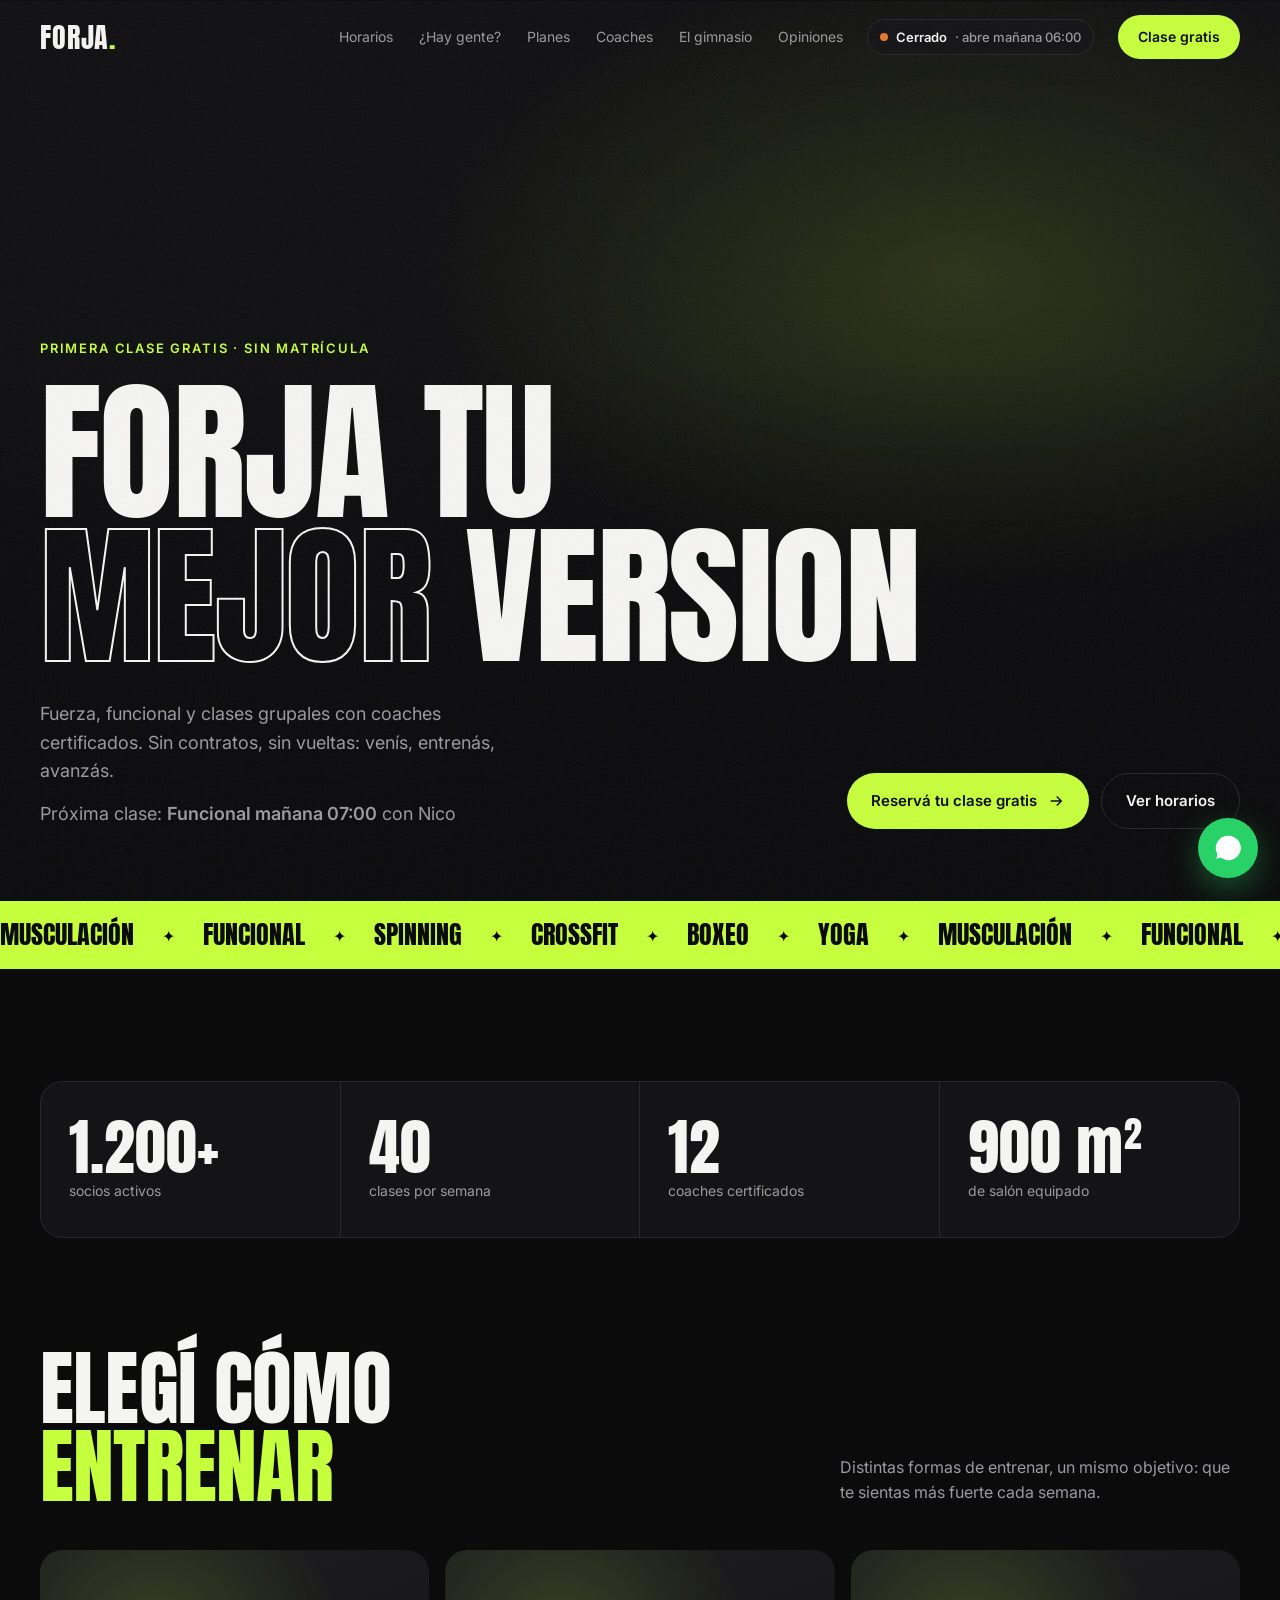
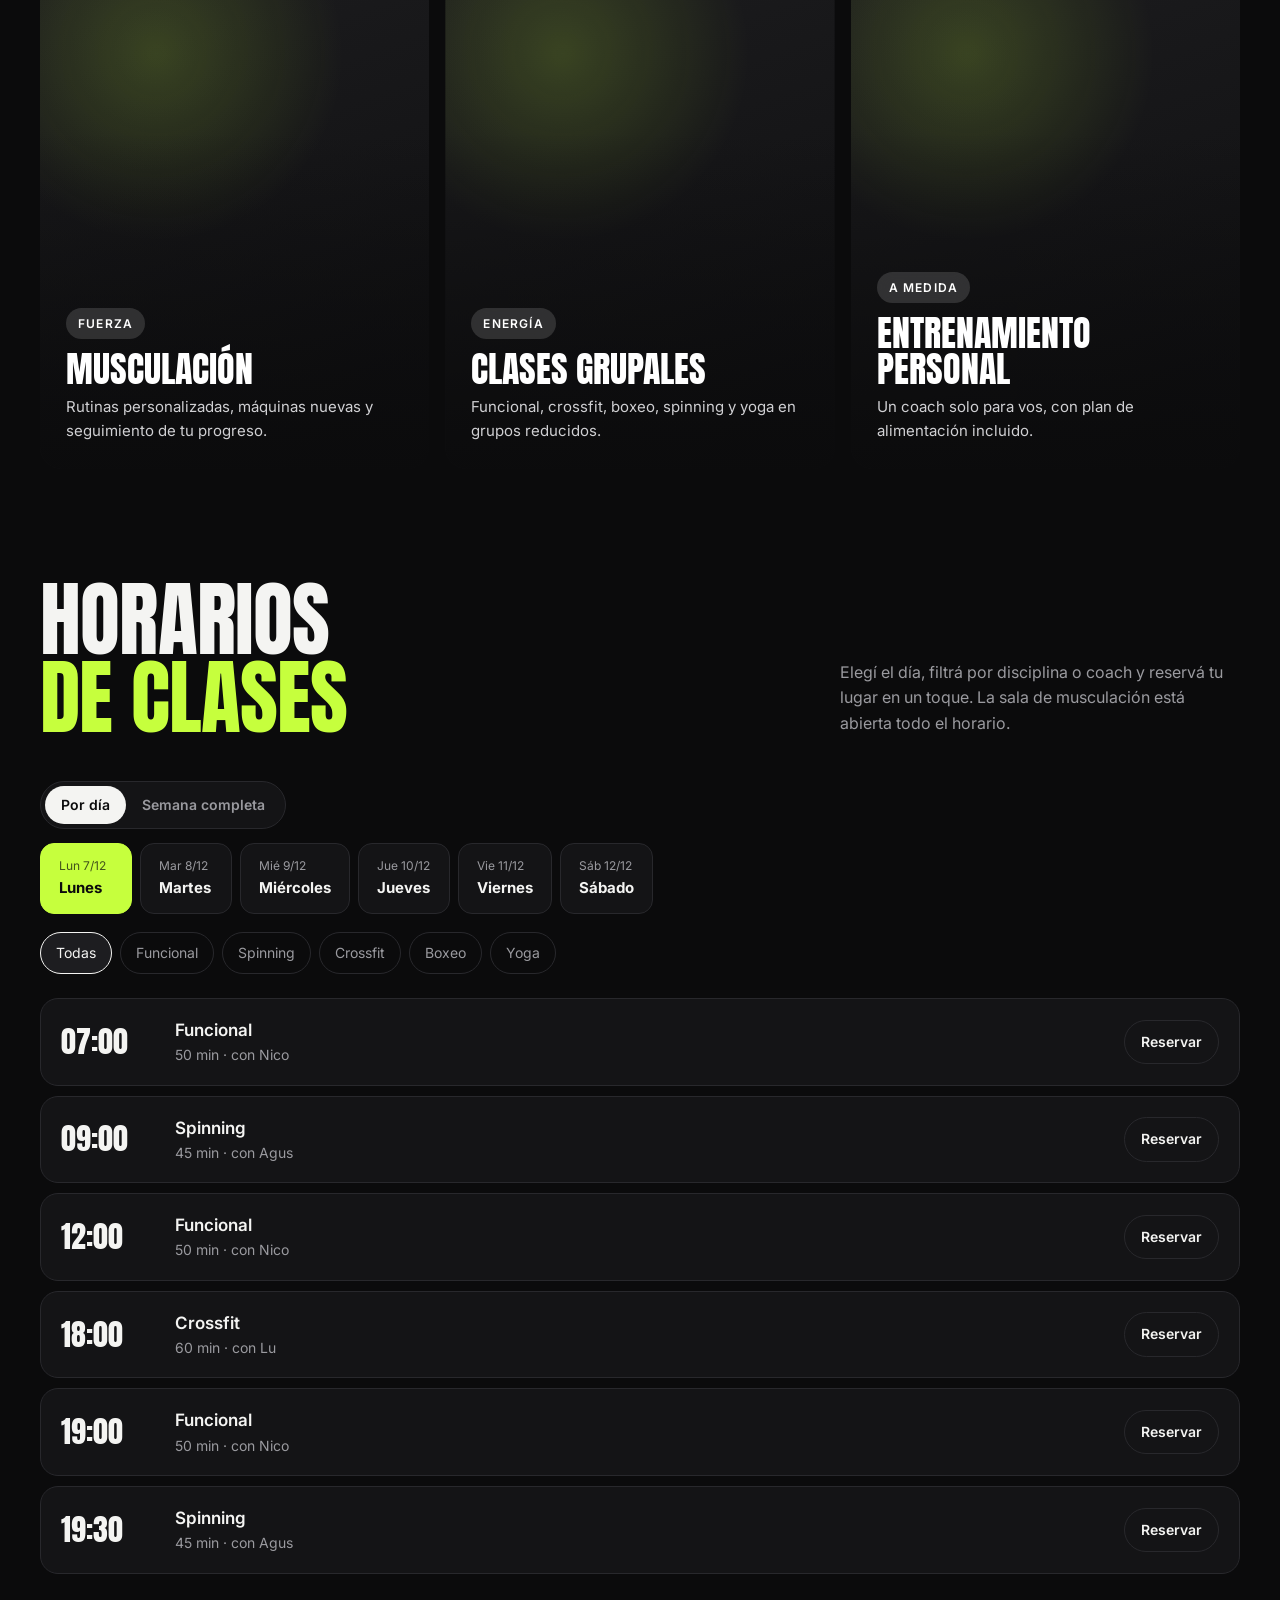
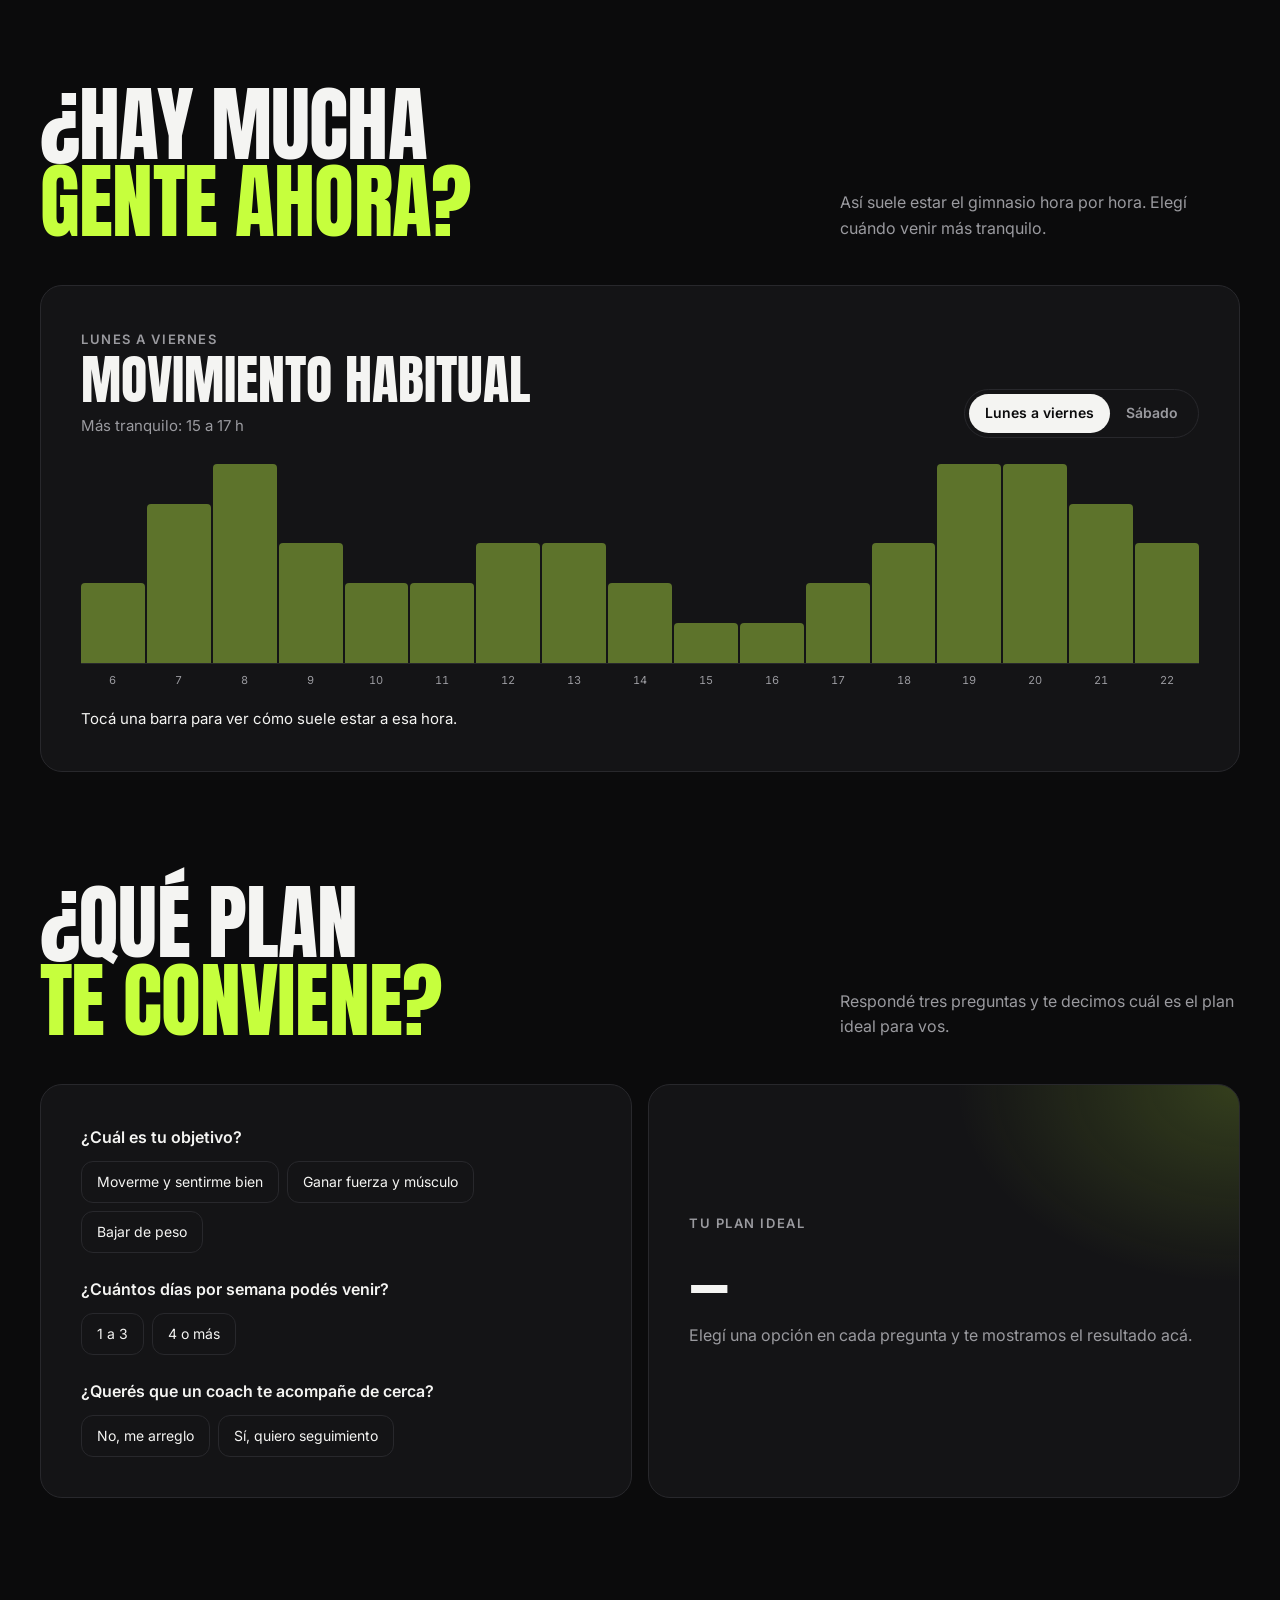
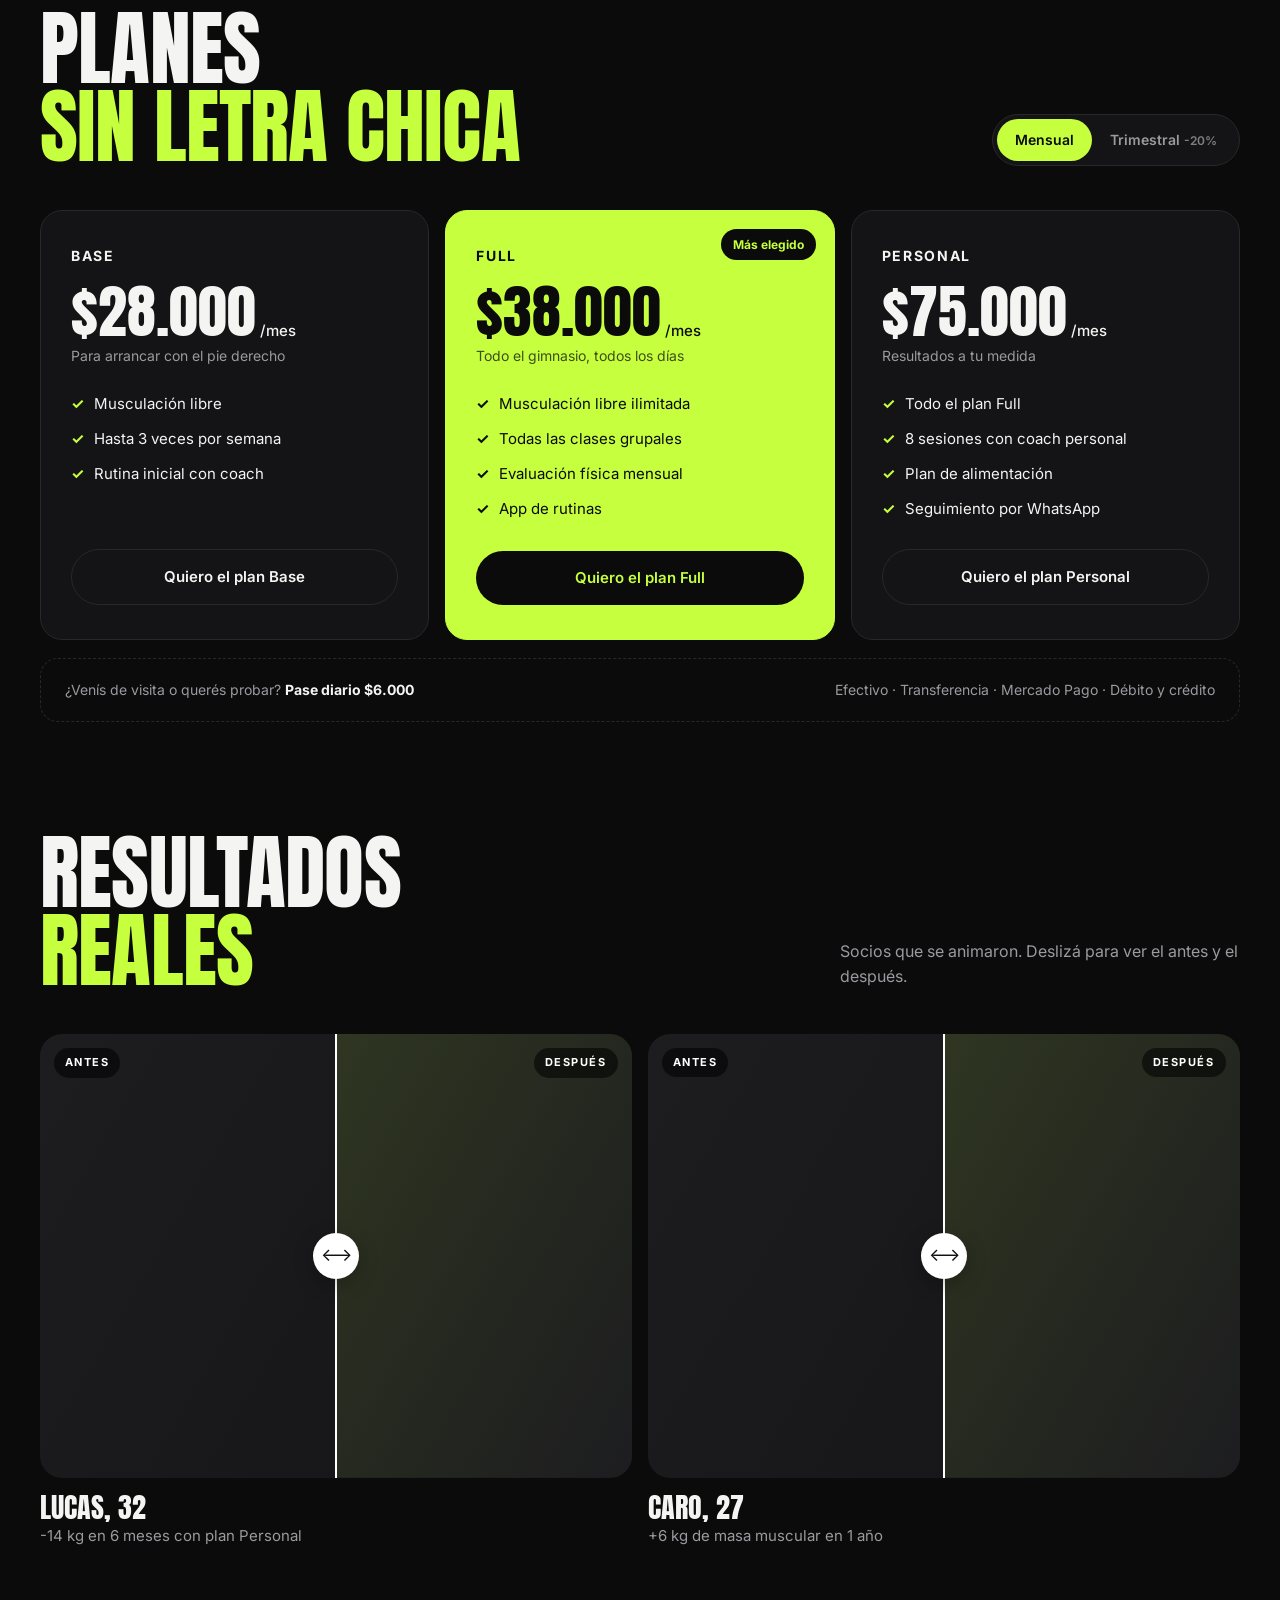
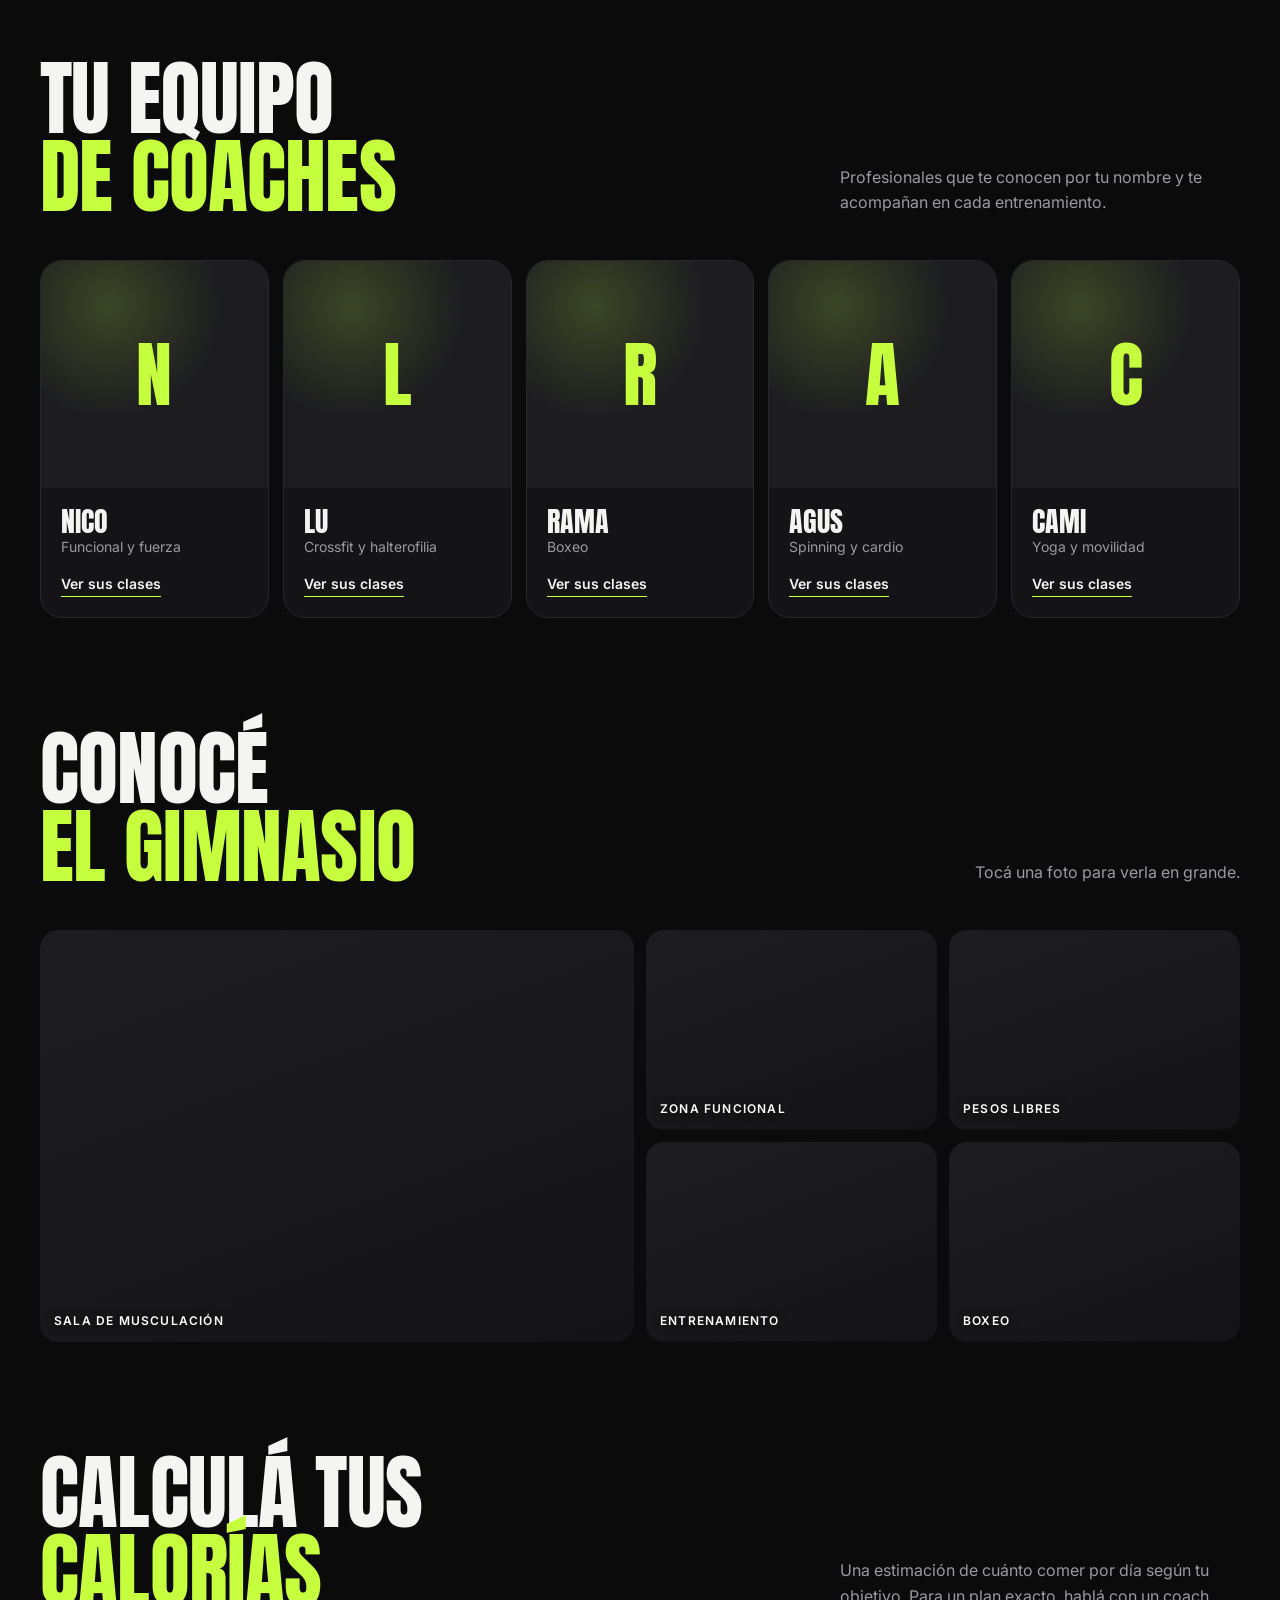
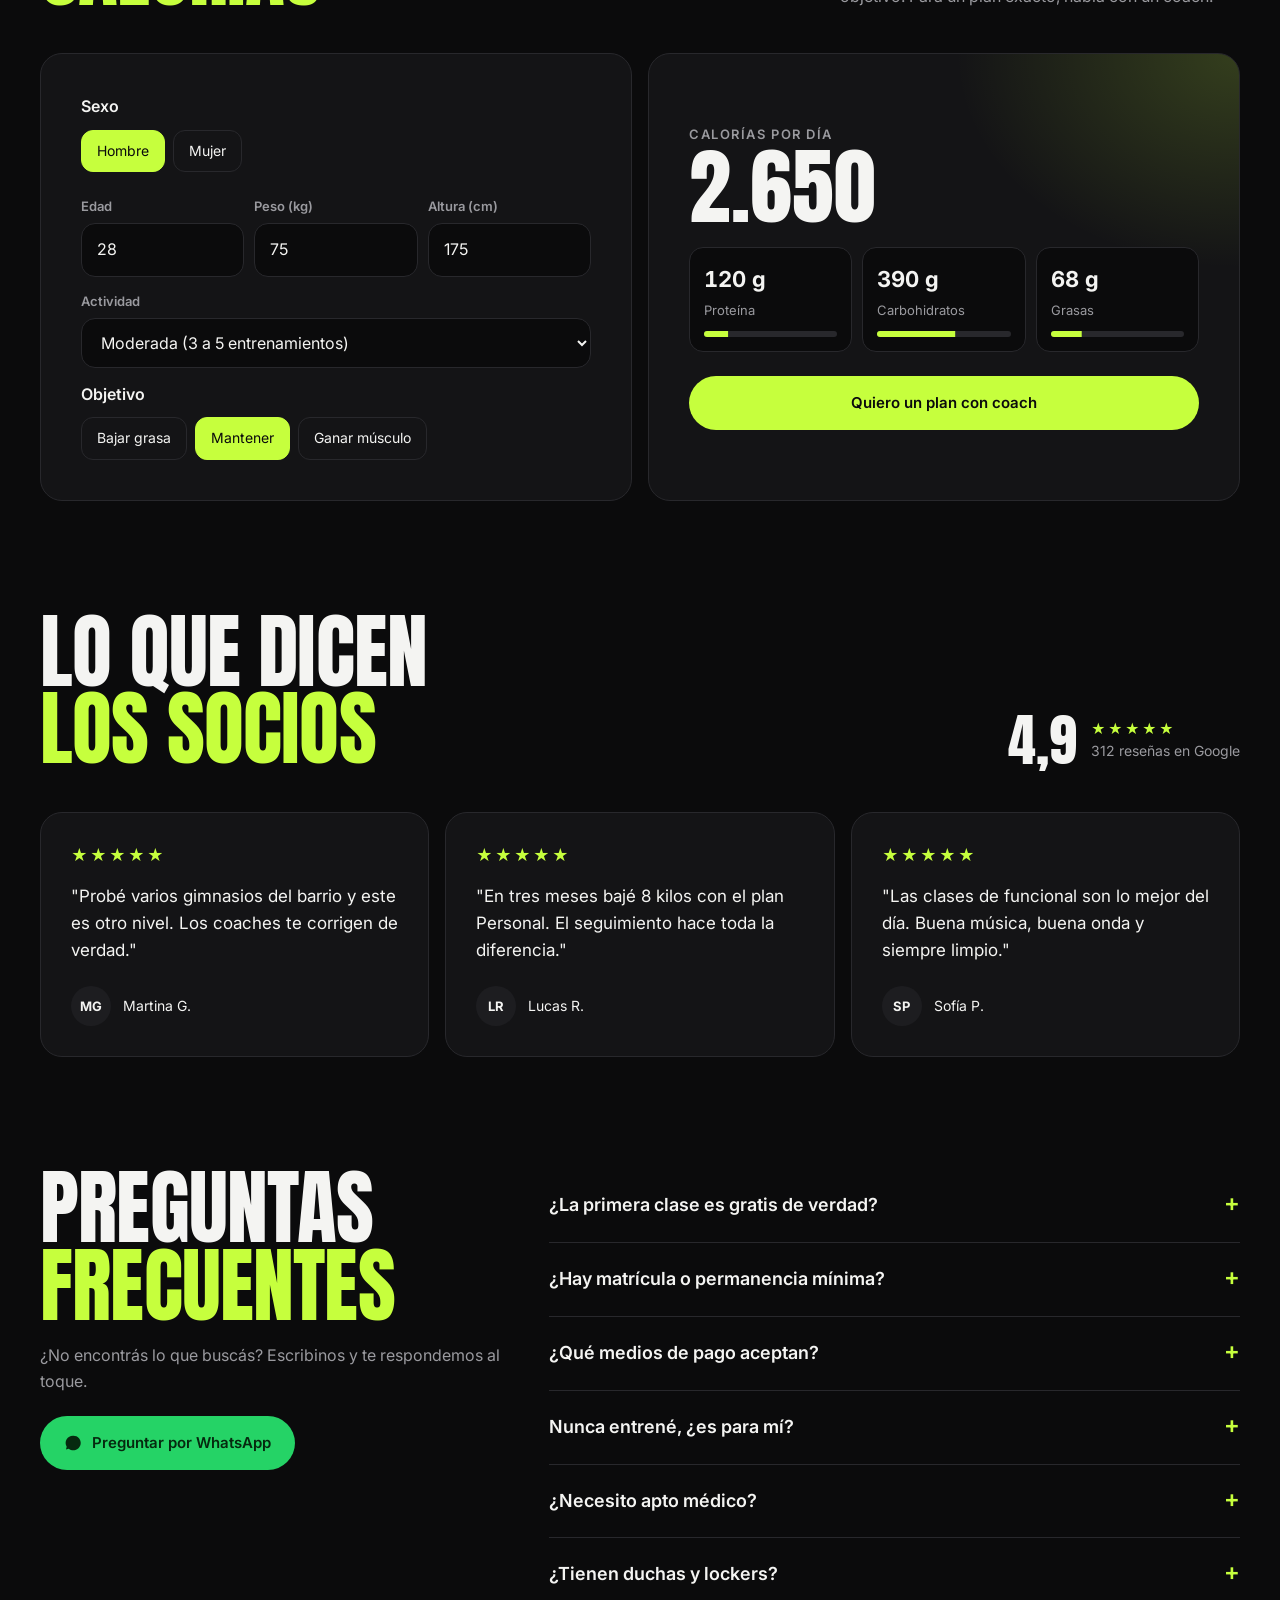
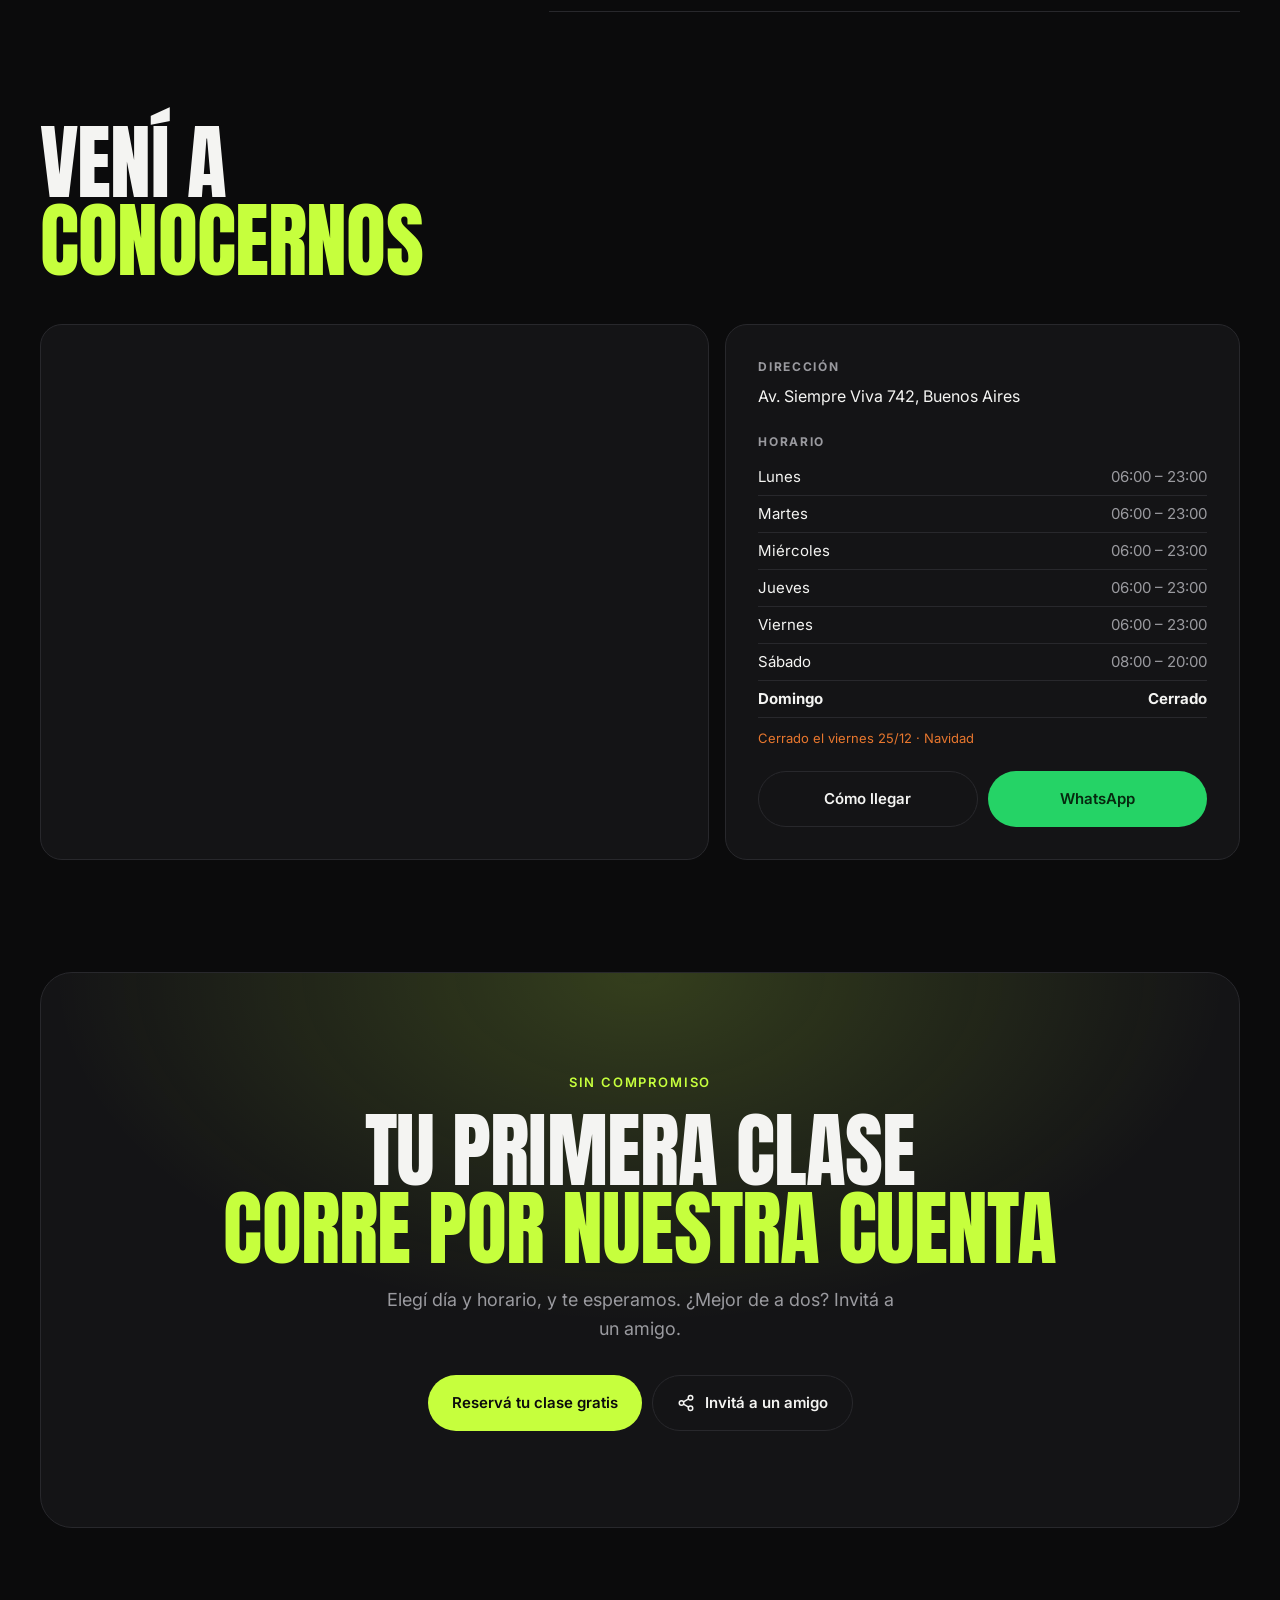
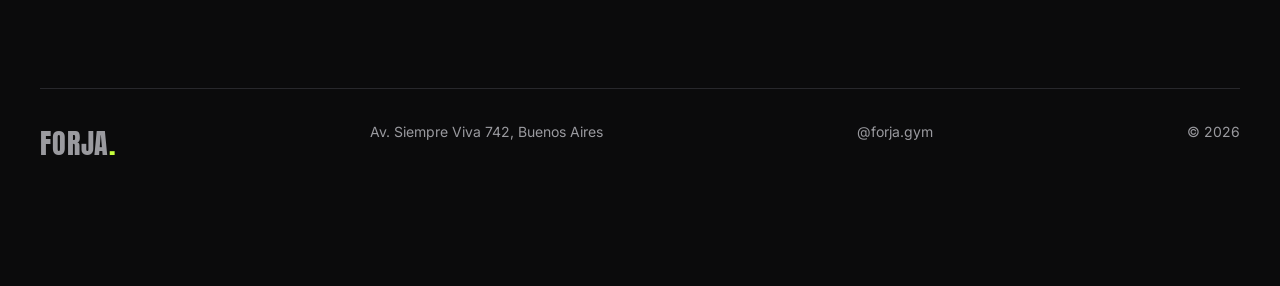
==== commit b06d6049: "Add ATLAS Gimnasio site and configurable offer texts The gym template now takes offer texts from con" ====
--- a/gimnasio/index.html
+++ b/gimnasio/index.html
@@ -4,7 +4,7 @@
 <meta charset="utf-8">
 <meta name="viewport" content="width=device-width, initial-scale=1, viewport-fit=cover">
 <title>Gimnasio</title>
-<meta name="description" content="Gimnasio con musculación y clases grupales. Primera clase gratis.">
+<meta name="description" content="Gimnasio con musculación y clases grupales.">
 <meta property="og:type" content="website">
 <meta name="theme-color" content="#0b0b0c">
 <link rel="preconnect" href="https://fonts.googleapis.com">
@@ -247,7 +247,7 @@
       <a href="#" class="logo" data-logo></a>
       <nav class="nav-links" aria-label="Secciones" data-navlinks></nav>
       <span class="status" data-status><i></i>…</span>
-      <button class="btn btn-primary" data-book>Clase gratis</button>
+      <button class="btn btn-primary" data-book data-t-boton>Clase gratis</button>
     </div>
   </header>
 
@@ -257,7 +257,7 @@
 
   <a class="wa-float" data-wa-link="Hola! Quería hacer una consulta" aria-label="Escribinos por WhatsApp" data-icon="wa"></a>
   <div class="dock" data-dock>
-    <button class="btn btn-primary" data-book>Clase gratis</button>
+    <button class="btn btn-primary" data-book data-t-boton>Clase gratis</button>
     <a class="btn btn-ghost" data-directions target="_blank" rel="noopener" aria-label="Cómo llegar" data-icon="pin"></a>
     <a class="btn btn-wa" data-wa-link="Hola! Quería hacer una consulta" aria-label="WhatsApp" data-icon="wa"></a>
   </div>
@@ -265,7 +265,7 @@
   <dialog class="sheet" data-modal aria-labelledby="modal-title">
     <form class="sheet-in" method="dialog" data-form novalidate>
       <div class="sheet-head">
-        <div><span class="eyebrow">Primera clase gratis</span><h2 id="modal-title">Reservá tu lugar</h2></div>
+        <div><span class="eyebrow" data-t-etiqueta>Primera clase gratis</span><h2 id="modal-title">Reservá tu lugar</h2></div>
         <button type="button" class="x" data-close aria-label="Cerrar">✕</button>
       </div>
       <div data-form-body>
